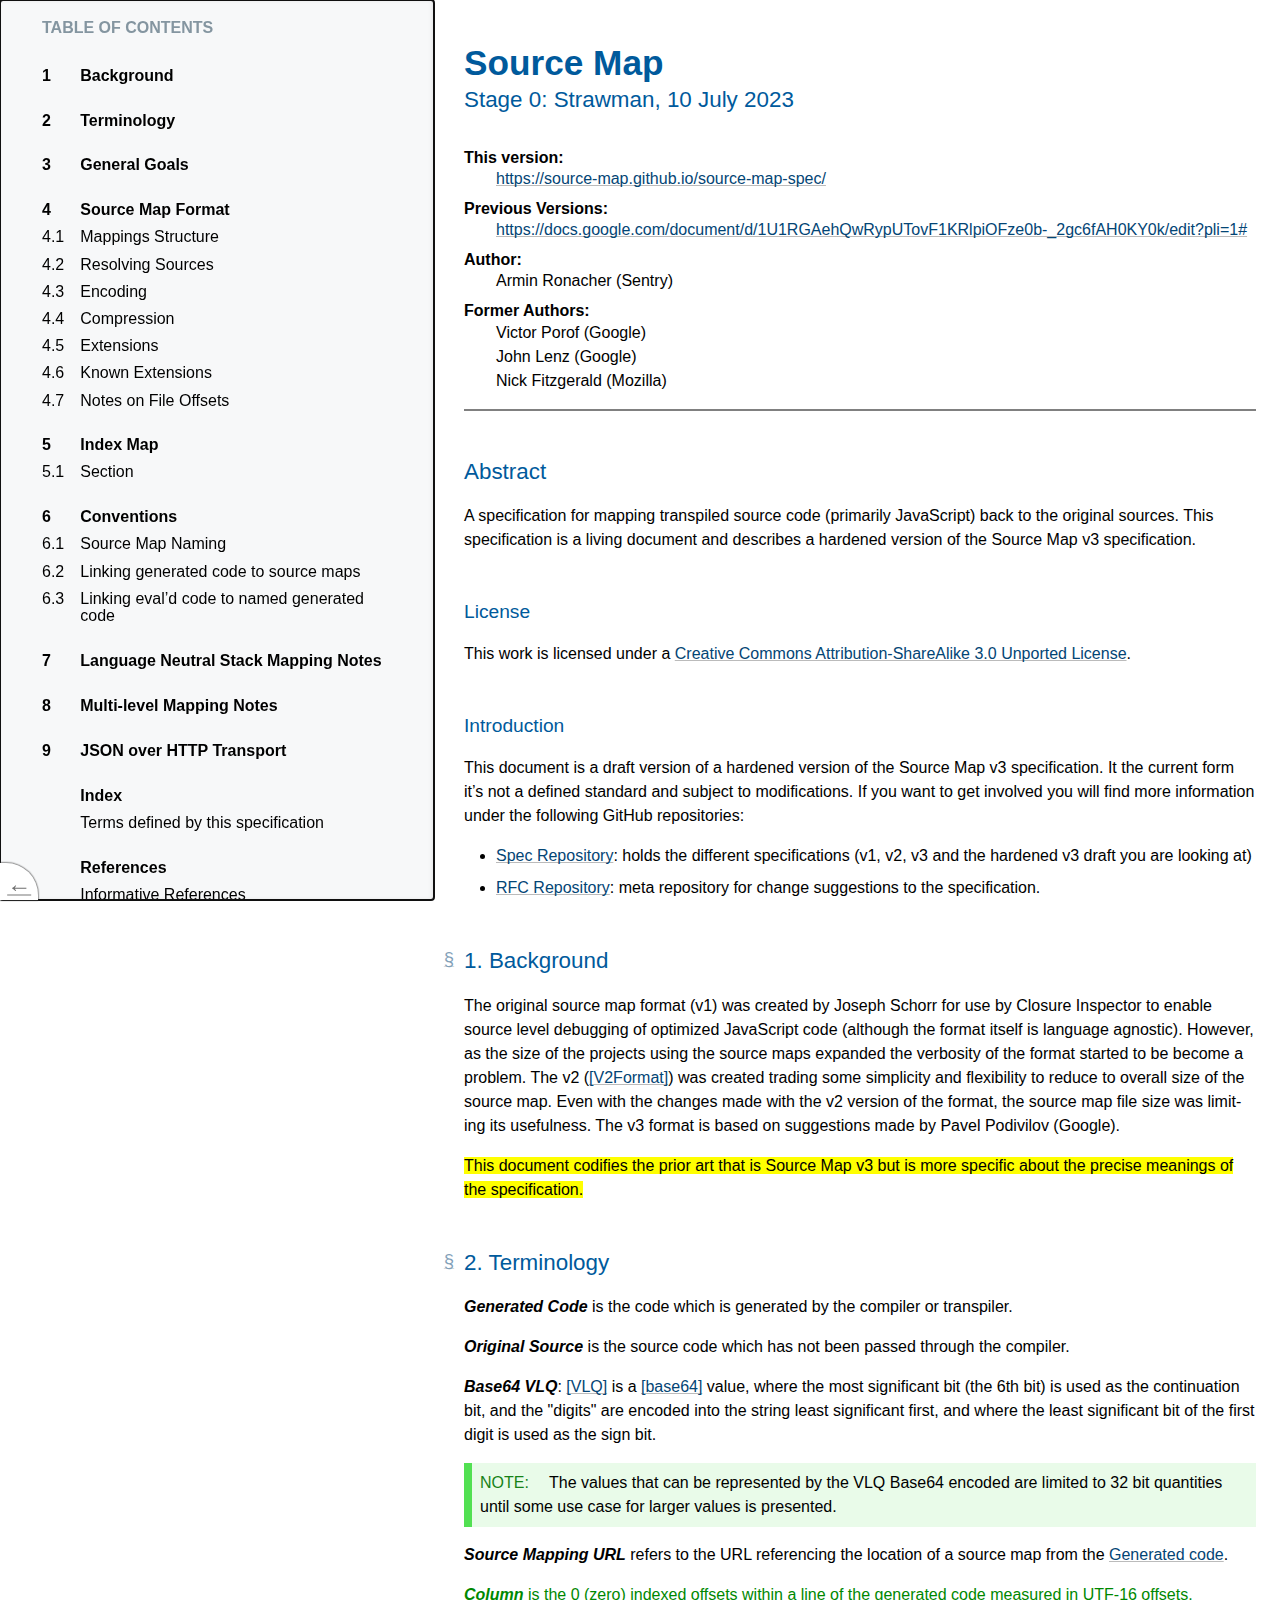
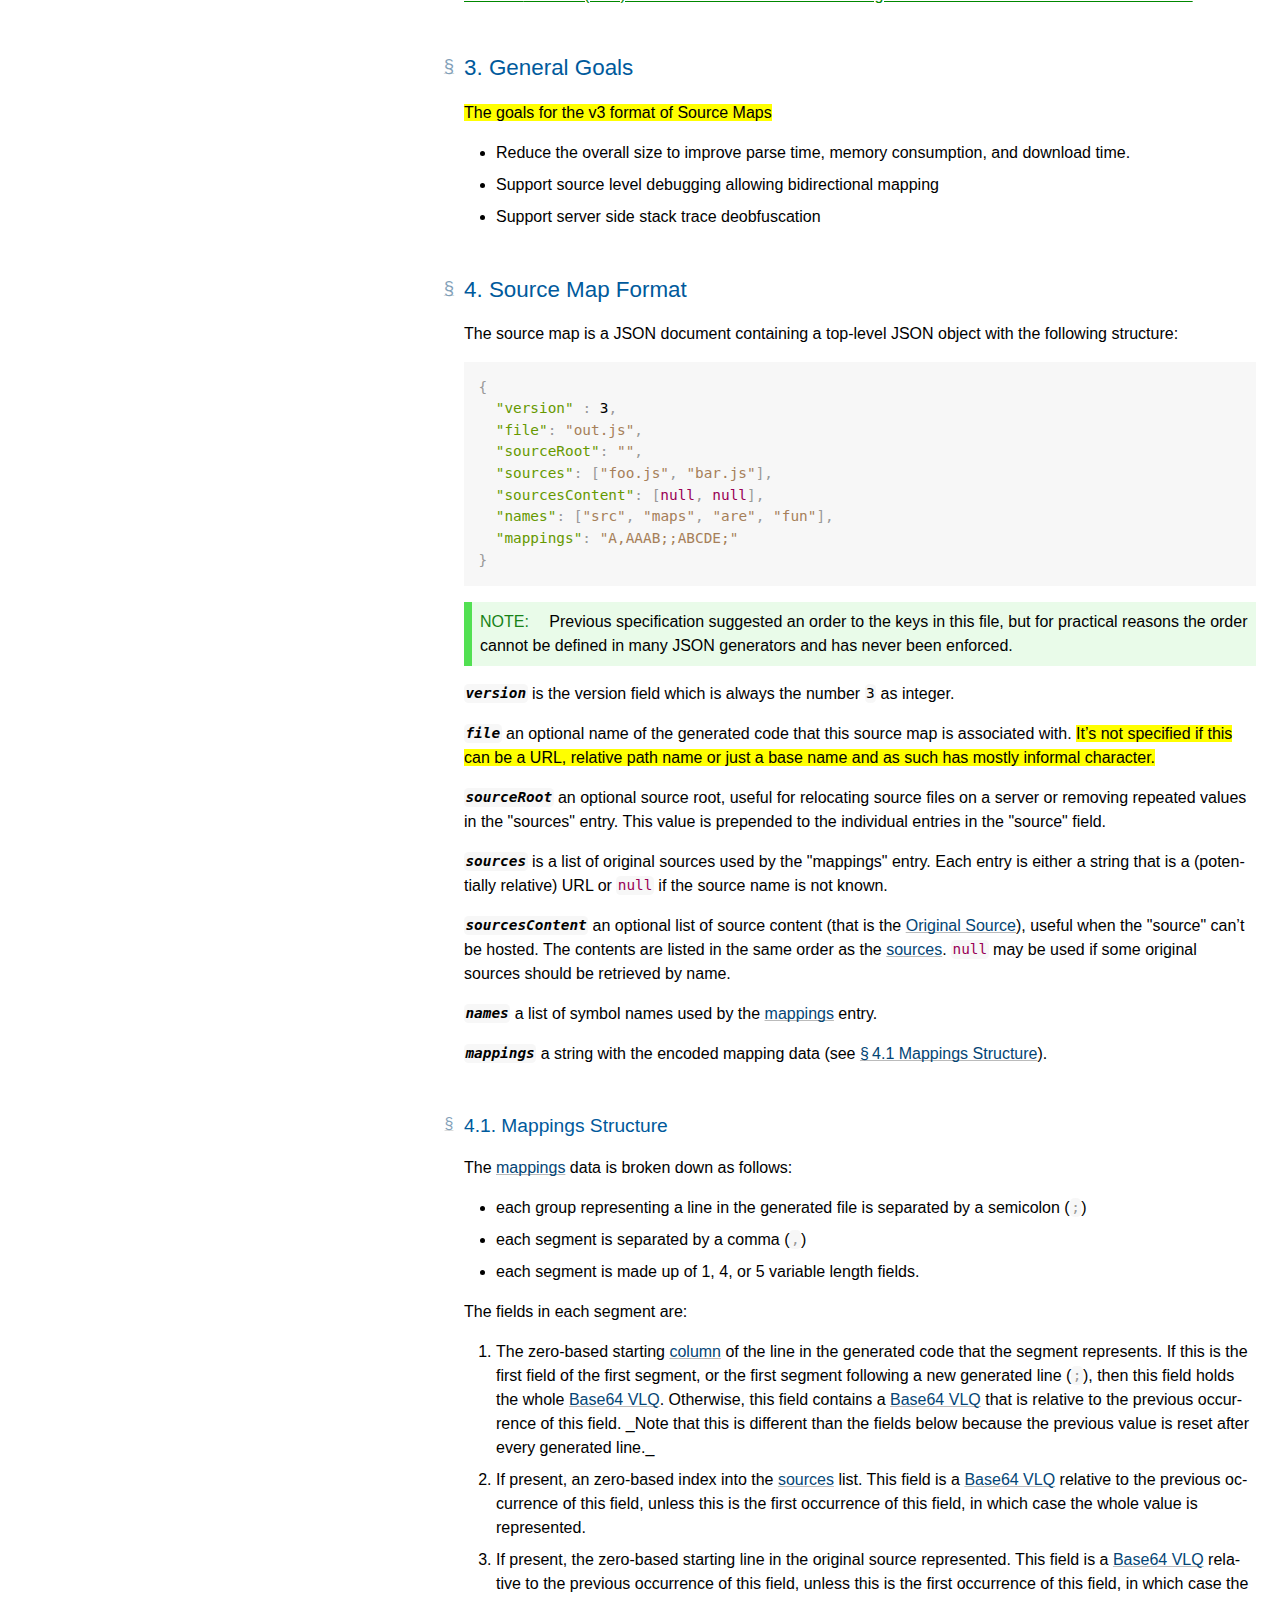
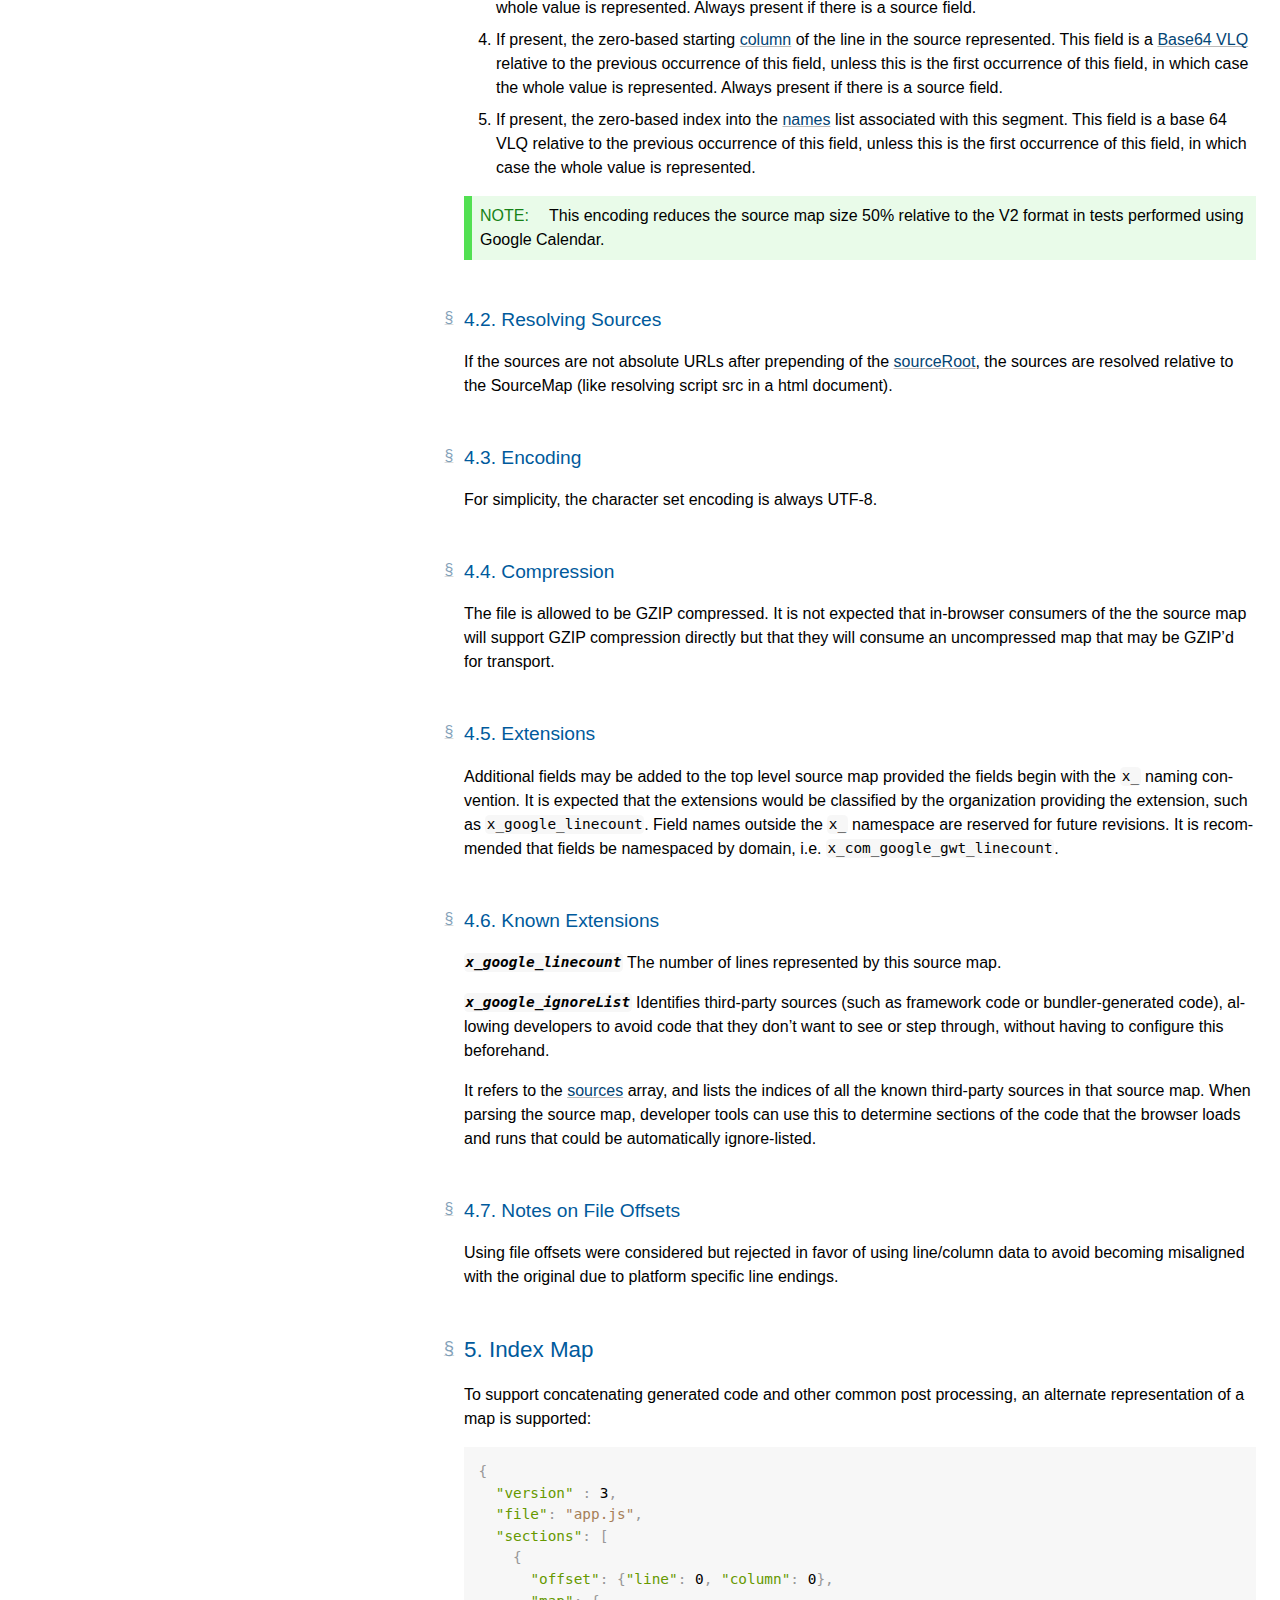
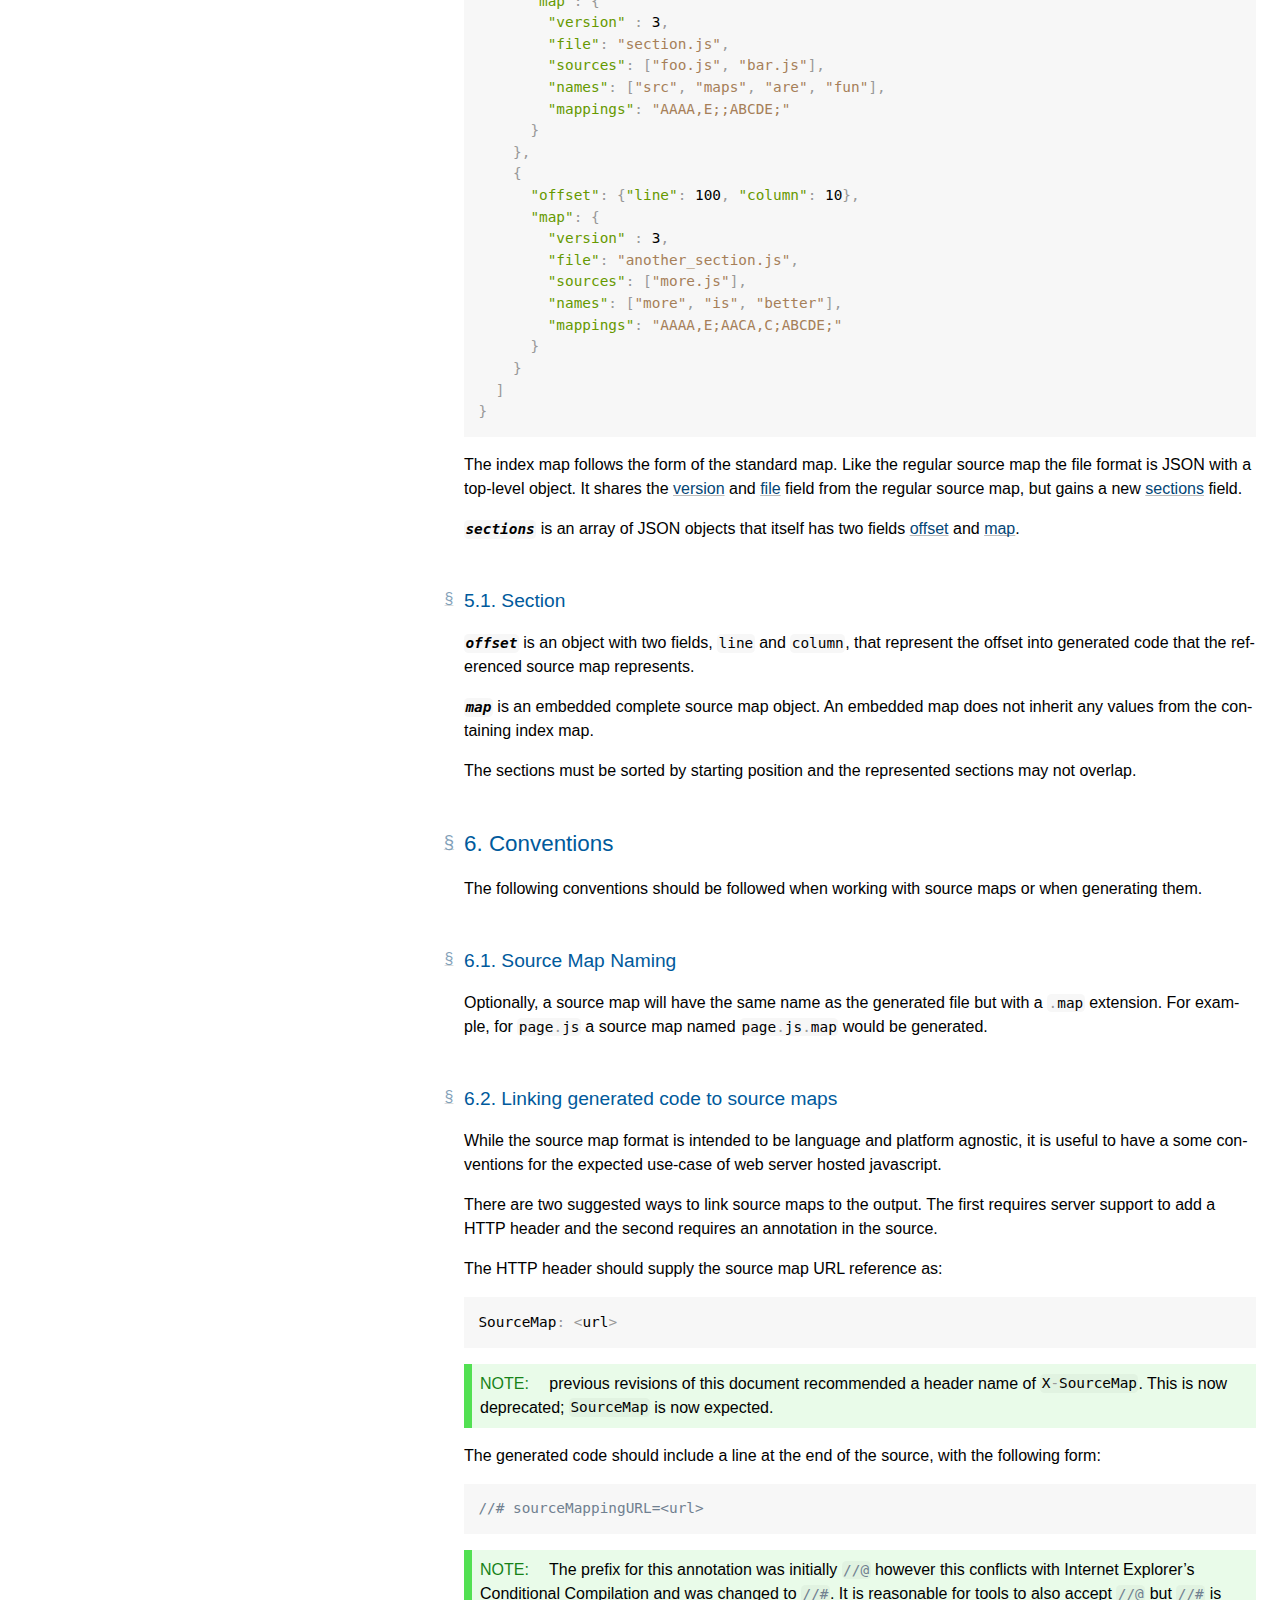
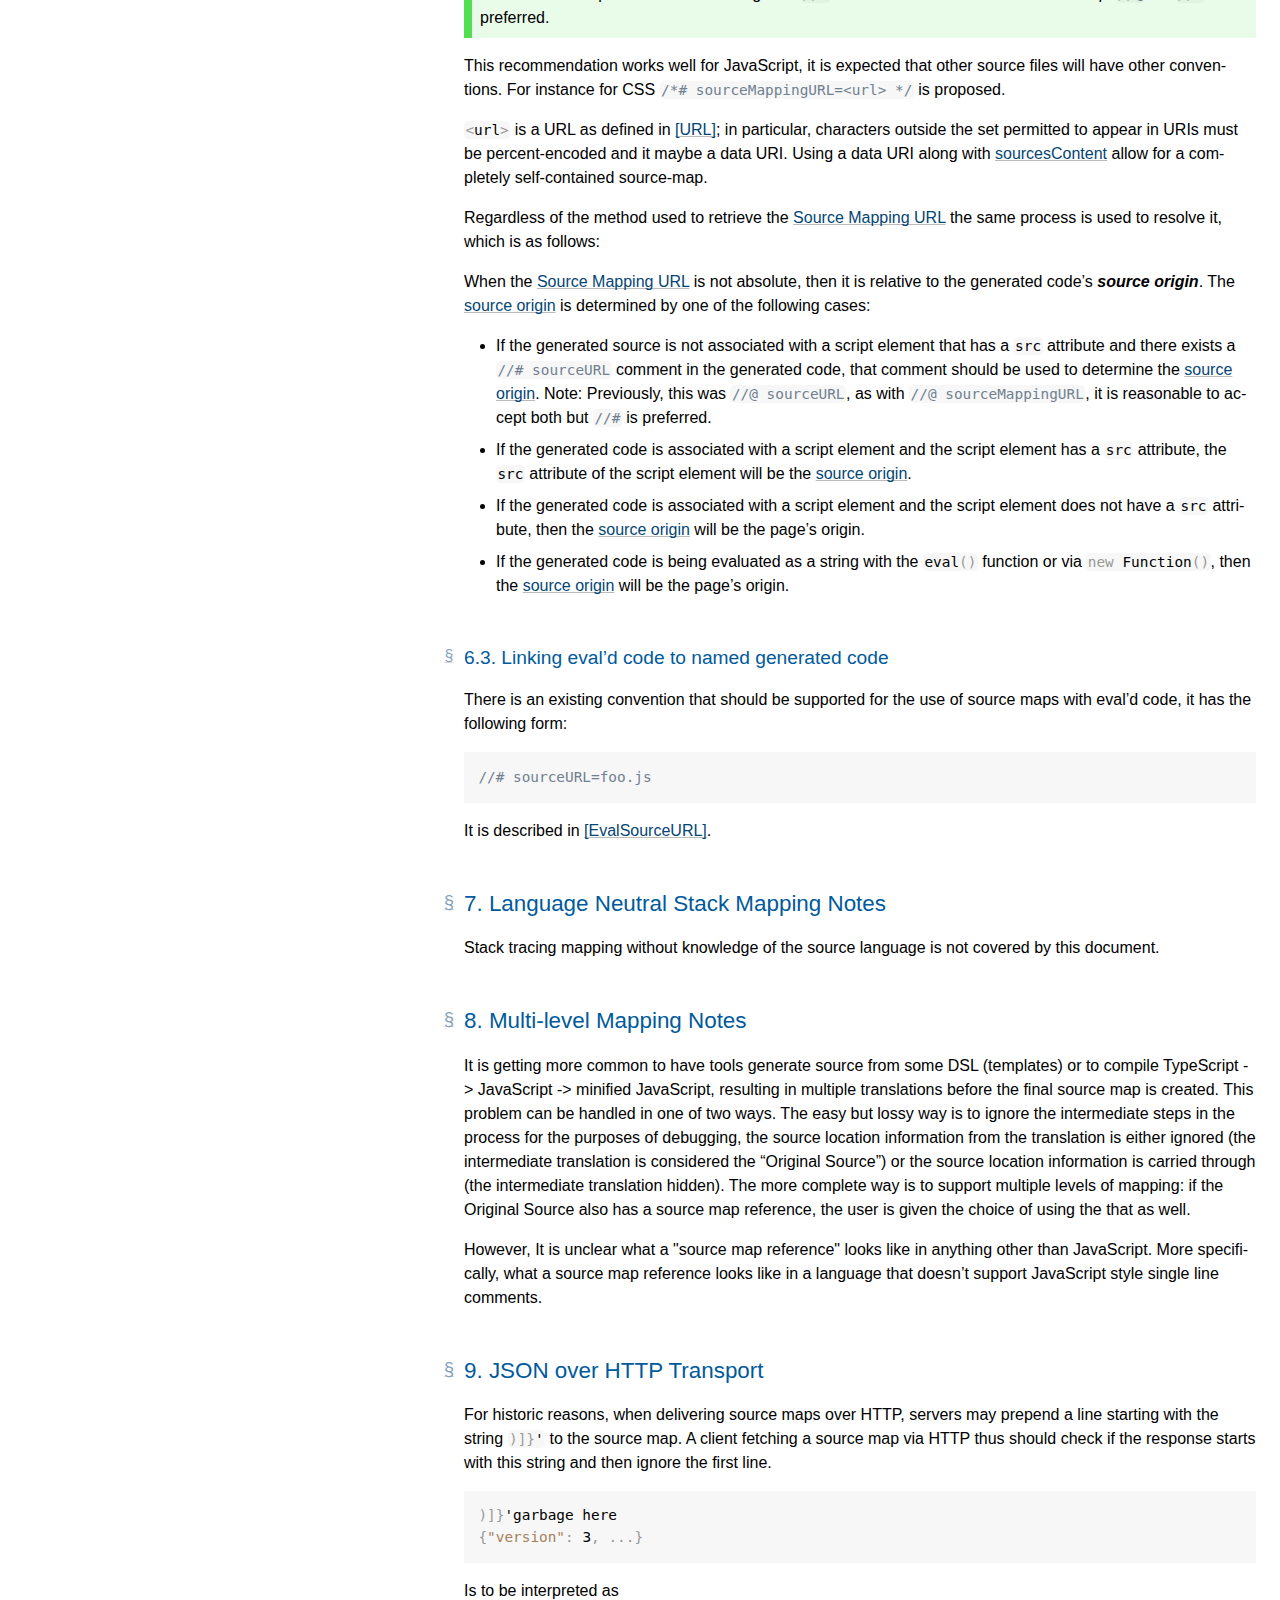
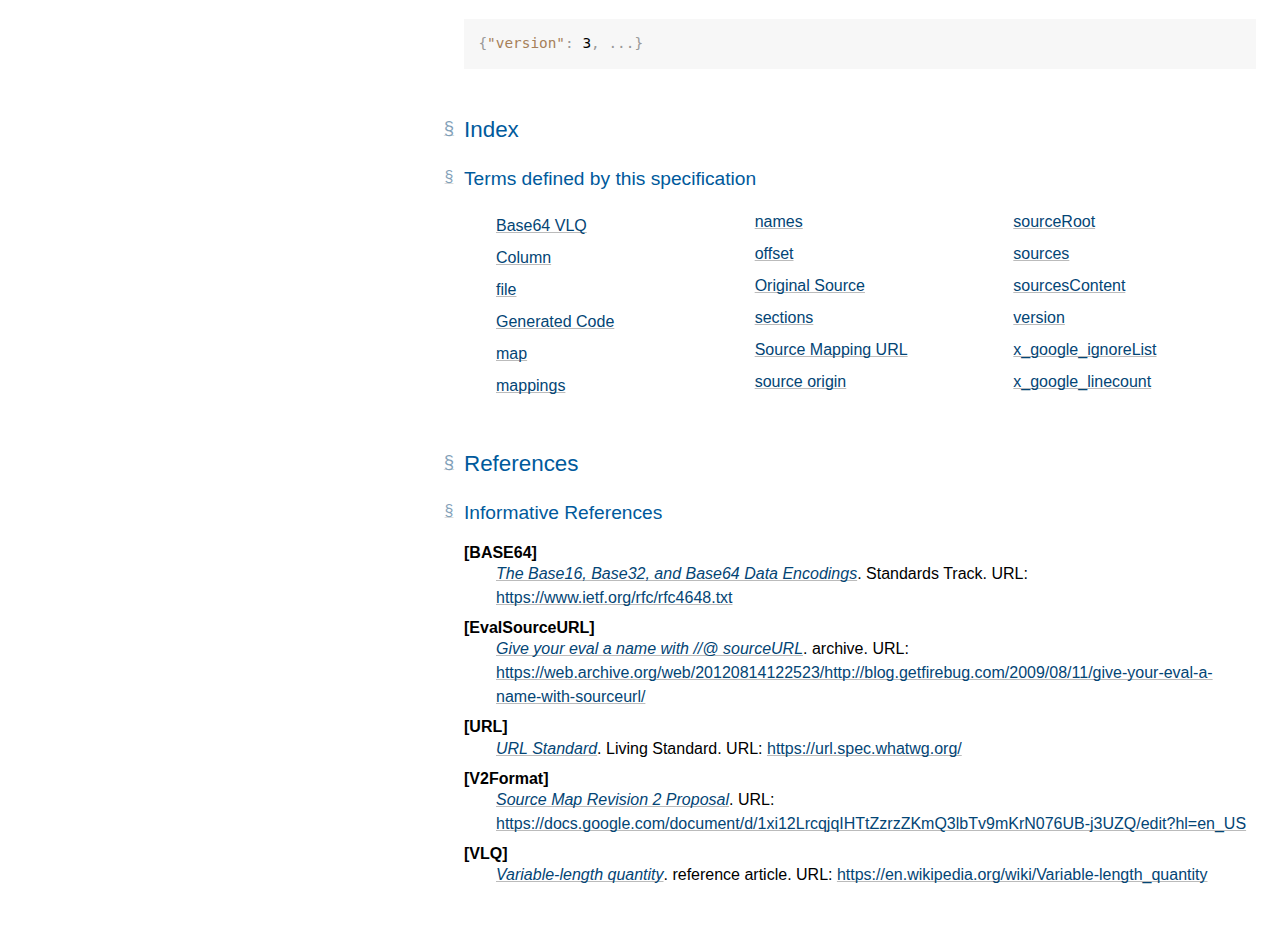
==== index.html @ 0cf3ee10 "Clarified note on JSON over HTTP (#10)" ====
<!doctype html><html lang="en">
 <head>
  <meta content="text/html; charset=utf-8" http-equiv="Content-Type">
  <meta content="width=device-width, initial-scale=1, shrink-to-fit=no" name="viewport">
  <title>Source Map</title>
<style data-fill-with="stylesheet">/******************************************************************************
 *                   Style sheet for the W3C specifications                   *
 *
 * Special classes handled by this style sheet include:
 *
 * Indices
 *   - .toc for the Table of Contents (<ol class="toc">)
 *     + <span class="secno"> for the section numbers
 *   - #toc for the Table of Contents (<nav id="toc">)
 *   - ul.index for Indices (<a href="#ref">term</a><span>, in § N.M</span>)
 *   - table.index for Index Tables (e.g. for properties or elements)
 *
 * Structural Markup
 *   - table.data for general data tables
 *     -> use 'scope' attribute, <colgroup>, <thead>, and <tbody> for best results !
 *     -> use <table class='complex data'> for extra-complex tables
 *     -> use <td class='long'> for paragraph-length cell content
 *     -> use <td class='pre'> when manual line breaks/indentation would help readability
 *   - dl.switch for switch statements
 *   - ol.algorithm for algorithms (helps to visualize nesting)
 *   - .figure and .caption (HTML4) and figure and figcaption (HTML5)
 *     -> .sidefigure for right-floated figures
 *   - ins/del
 *     -> ins/del.c### for candidate and proposed changes (amendments)
 *
 * Code
 *   - pre and code
 *
 * Special Sections
 *   - .note       for informative notes             (div, p, span, aside, details)
 *   - .example    for informative examples          (div, p, pre, span)
 *   - .issue      for issues                        (div, p, span)
 *   - .advisement for loud normative statements     (div, p, strong)
 *   - .annoying-warning for spec obsoletion notices (div, aside, details)
 *   - .correction for "candidate corrections"       (div, aside, details, section)
 *   - .addition   for "candidate additions"         (div, aside, details, section)
 *   - .correction.proposed for "proposed corrections" (div, aside, details, section)
 *   - .addition.proposed   for "proposed additions"   (div, aside, details, section)
 *
 * Definition Boxes
 *   - pre.def   for WebIDL definitions
 *   - table.def for tables that define other entities (e.g. CSS properties)
 *   - dl.def    for definition lists that define other entitles (e.g. HTML elements)
 *
 * Numbering
 *   - .secno for section numbers in .toc and headings (<span class='secno'>3.2</span>)
 *   - .marker for source-inserted example/figure/issue numbers (<span class='marker'>Issue 4</span>)
 *   - ::before styled for CSS-generated issue/example/figure numbers:
 *     -> Documents wishing to use this only need to add
 *        figcaption::before,
 *        .caption::before { content: "Figure "  counter(figure) " ";  }
 *        .example::before { content: "Example " counter(example) " "; }
 *        .issue::before   { content: "Issue "   counter(issue) " ";   }
 *
 * Header Stuff (ignore, just don't conflict with these classes)
 *   - .head for the header
 *   - .copyright for the copyright
 *
 * Outdated warning for old specs
 *
 * Miscellaneous
 *   - .overlarge for things that should be as wide as possible, even if
 *     that overflows the body text area. This can be used on an item or
 *     on its container, depending on the effect desired.
 *     Note that this styling basically doesn't help at all when printing,
 *     since A4 paper isn't much wider than the max-width here.
 *     It's better to design things to fit into a narrower measure if possible.
 *
 *   - js-added ToC jump links (see fixup.js)
 *
 ******************************************************************************/

/* color variables included separately for reliability */

/******************************************************************************/
/*                                    Body                                    */
/******************************************************************************/

	html {
	}

	body {
		counter-reset: example figure issue;

		/* Layout */
		max-width: 50em;			  /* limit line length to 50em for readability   */
		margin: 0 auto;				/* center text within page                    */
		padding: 1.6em 1.5em 2em 50px; /* assume 16px font size for downlevel clients */
		padding: 1.6em 1.5em 2em calc(26px + 1.5em); /* leave space for status flag    */

		/* Typography */
		line-height: 1.5;
		font-family: sans-serif;
		widows: 2;
		orphans: 2;
		word-wrap: break-word;
		overflow-wrap: break-word;
		hyphens: auto;

		color: black;
		color: var(--text);
		background: white top left fixed no-repeat;
		background: var(--bg) top left fixed no-repeat;
		background-size: 25px auto;
	}


/******************************************************************************/
/*                         Front Matter & Navigation                          */
/******************************************************************************/

/** Header ********************************************************************/

	div.head { margin-bottom: 1em; }
	div.head hr { border-style: solid; }

	div.head h1 {
		font-weight: bold;
		margin: 0 0 .1em;
		font-size: 220%;
	}

	div.head h2 { margin-bottom: 1.5em;}

/** W3C Logo ******************************************************************/

	.head .logo {
		float: right;
		margin: 0.4rem 0 0.2rem .4rem;
	}

	.head img[src*="logos/W3C"] {
		display: block;
		border: solid #1a5e9a;
		border: solid var(--logo-bg);
		border-width: .65rem .7rem .6rem;
		border-radius: .4rem;
		background: #1a5e9a;
		background: var(--logo-bg);
		color: white;
		color: var(--logo-text);
		font-weight: bold;
	}

	.head a:hover > img[src*="logos/W3C"],
	.head a:focus > img[src*="logos/W3C"] {
		opacity: .8;
	}

	.head a:active > img[src*="logos/W3C"] {
		background: #c00;
		background: var(--logo-active-bg);
		border-color: #c00;
		border-color: var(--logo-active-bg);
	}

	/* see also additional rules in Link Styling section */

/** Copyright *****************************************************************/

	p.copyright,
	p.copyright small { font-size: small; }

/** Back to Top / ToC Toggle **************************************************/

	@media print {
		#toc-nav {
			display: none;
		}
	}
	@media not print {
		#toc-nav {
			position: fixed;
			z-index: 3;
			bottom: 0; left: 0;
			margin: 0;
			min-width: 1.33em;
			border-top-right-radius: 2rem;
			box-shadow: 0 0 2px;
			font-size: 1.5em;
		}
		#toc-nav > a {
			display: block;
			white-space: nowrap;

			height: 1.33em;
			padding: .1em 0.3em;
			margin: 0;

			box-shadow: 0 0 2px;
			border: none;
			border-top-right-radius: 1.33em;

			color: #707070;
			color: var(--tocnav-normal-text);
			background: white;
			background: var(--tocnav-normal-bg);
		}
		#toc-nav > a:hover,
		#toc-nav > a:focus {
			color: black;
			color: var(--tocnav-hover-text);
			background: #f8f8f8;
			background: var(--tocnav-hover-bg);
		}
		#toc-nav > a:active {
			color: #c00;
			color: var(--tocnav-active-text);
			background: white;
			background: var(--tocnav-active-bg);
		}

		#toc-nav > #toc-jump {
			padding-bottom: 2em;
			margin-bottom: -1.9em;
		}

		/* statusbar gets in the way on keyboard focus; remove once browsers fix */
		#toc-nav > a[href="#toc"]:not(:hover):focus:last-child {
			padding-bottom: 1.5rem;
		}

		#toc-nav:not(:hover) > a:not(:focus) > span + span {
			/* Ideally this uses :focus-within on #toc-nav */
			display: none;
		}
		#toc-nav > a > span + span {
			padding-right: 0.2em;
		}
	}

/** ToC Sidebar ***************************************************************/

	/* Floating sidebar */
	@media screen {
		body.toc-sidebar #toc {
			position: fixed;
			top: 0; bottom: 0;
			left: 0;
			width: 23.5em;
			max-width: 80%;
			max-width: calc(100% - 2em - 26px);
			overflow: auto;
			padding: 0 1em;
			padding-left: 42px;
			padding-left: calc(1em + 26px);
			color: black;
			color: var(--tocsidebar-text);
			background: inherit;
			background-color: #f7f8f9;
			background-color: var(--tocsidebar-bg);
			z-index: 1;
			box-shadow: -.1em 0 .25em rgba(0,0,0,.1) inset;
			box-shadow: -.1em 0 .25em var(--tocsidebar-shadow) inset;
		}
		body.toc-sidebar #toc h2 {
			margin-top: .8rem;
			font-variant: small-caps;
			font-variant: all-small-caps;
			text-transform: lowercase;
			font-weight: bold;
			color: gray;
			color: hsla(203,20%,40%,.7);
			color: var(--tocsidebar-heading-text);
		}
		body.toc-sidebar #toc-jump:not(:focus) {
			width: 0;
			height: 0;
			padding: 0;
			position: absolute;
			overflow: hidden;
		}
	}
	/* Hide main scroller when only the ToC is visible anyway */
	@media screen and (max-width: 28em) {
		body.toc-sidebar {
			overflow: hidden;
		}
	}

	/* Sidebar with its own space */
	@media screen and (min-width: 78em) {
		body:not(.toc-inline) #toc {
			position: fixed;
			top: 0; bottom: 0;
			left: 0;
			width: 23.5em;
			overflow: auto;
			padding: 0 1em;
			padding-left: 42px;
			padding-left: calc(1em + 26px);
			color: black;
			color: var(--tocsidebar-text);
			background: inherit;
			background-color: #f7f8f9;
			background-color: var(--tocsidebar-bg);
			z-index: 1;
			box-shadow: -.1em 0 .25em rgba(0,0,0,.1) inset;
			box-shadow: -.1em 0 .25em var(--tocsidebar-shadow) inset;
		}
		body:not(.toc-inline) #toc h2 {
			margin-top: .8rem;
			font-variant: small-caps;
			font-variant: all-small-caps;
			text-transform: lowercase;
			font-weight: bold;
			color: gray;
			color: hsla(203,20%,40%,.7);
			color: var(--tocsidebar-heading-text);
		}

		body:not(.toc-inline) {
			padding-left: 29em;
		}
		/* See also Overflow section at the bottom */

		body:not(.toc-inline) #toc-jump:not(:focus) {
			width: 0;
			height: 0;
			padding: 0;
			position: absolute;
			overflow: hidden;
		}
	}
	@media screen and (min-width: 90em) {
		body:not(.toc-inline) {
			margin: 0 4em;
		}
	}

/******************************************************************************/
/*                                Sectioning                                  */
/******************************************************************************/

/** Headings ******************************************************************/

	h1, h2, h3, h4, h5, h6, dt {
		page-break-after: avoid;
		page-break-inside: avoid;
		font: 100% sans-serif;   /* Reset all font styling to clear out UA styles */
		font-family: inherit;	/* Inherit the font family. */
		line-height: 1.2;		/* Keep wrapped headings compact */
		hyphens: manual;		/* Hyphenated headings look weird */
	}

	h2, h3, h4, h5, h6 {
		margin-top: 3rem;
	}

	h1, h2, h3 {
		color: #005A9C;
		color: var(--heading-text);
	}

	h1 { font-size: 170%; }
	h2 { font-size: 140%; }
	h3 { font-size: 120%; }
	h4 { font-weight: bold; }
	h5 { font-style: italic; }
	h6 { font-variant: small-caps; }
	dt { font-weight: bold; }

/** Subheadings ***************************************************************/

	h1 + h2,
	#profile-and-date {
		/* #profile-and-date is a subtitle in an H2 under the H1 */
		margin-top: 0;
	}
	h2 + h3,
	h3 + h4,
	h4 + h5,
	h5 + h6 {
		margin-top: 1.2em; /* = 1 x line-height */
	}

/** Section divider ***********************************************************/

	:not(.head) > :not(.head) + hr {
		font-size: 1.5em;
		text-align: center;
		margin: 1em auto;
		height: auto;
		color: black;
		color: var(--hr-text);
		border: transparent solid 0;
		background: transparent;
	}
	:not(.head) > hr::before {
		content: "\2727\2003\2003\2727\2003\2003\2727";
	}

/******************************************************************************/
/*                            Paragraphs and Lists                            */
/******************************************************************************/

	p {
		margin: 1em 0;
	}

	dd > p:first-child,
	li > p:first-child {
		margin-top: 0;
	}

	ul, ol {
		margin-left: 0;
		padding-left: 2em;
	}

	li {
		margin: 0.25em 0 0.5em;
		padding: 0;
	}

	dl dd {
		margin: 0 0 .5em 2em;
	}

	.head dd + dd { /* compact for header */
		margin-top: -.5em;
	}

	/* Style for algorithms */
	ol.algorithm ol:not(.algorithm),
	.algorithm > ol ol:not(.algorithm) {
	border-left: 0.5em solid #DEF;
	border-left: 0.5em solid var(--algo-border);
	}

	/* Put nice boxes around each algorithm. */
	[data-algorithm]:not(.heading) {
	 padding: .5em;
	 border: thin solid #ddd;
	 border: thin solid var(--algo-border);
	 border-radius: .5em;
	 margin: .5em calc(-0.5em - 1px);
	}
	[data-algorithm]:not(.heading) > :first-child {
	 margin-top: 0;
	}
	[data-algorithm]:not(.heading) > :last-child {
	 margin-bottom: 0;
	}

	/* Style for switch/case <dl>s */
	dl.switch > dd > ol.only,
	dl.switch > dd > .only > ol {
	margin-left: 0;
	}
	dl.switch > dd > ol.algorithm,
	dl.switch > dd > .algorithm > ol {
	margin-left: -2em;
	}
	dl.switch {
	padding-left: 2em;
	}
	dl.switch > dt {
	text-indent: -1.5em;
	margin-top: 1em;
	}
	dl.switch > dt + dt {
	margin-top: 0;
	}
	dl.switch > dt::before {
	content: '\21AA';
	padding: 0 0.5em 0 0;
	display: inline-block;
	width: 1em;
	text-align: right;
	line-height: 0.5em;
	}

/** Terminology Markup ********************************************************/


/******************************************************************************/
/*                                 Inline Markup                              */
/******************************************************************************/

/** Terminology Markup ********************************************************/
	dfn   { /* Defining instance */
		font-weight: bolder;
	}
	a > i { /* Instance of term */
		font-style: normal;
	}
	dt dfn code, code.idl {
		font-size: inherit;
	}
	dfn var {
		font-style: normal;
	}

/** Change Marking ************************************************************/

	del {
		color: #aa0000;
		color: var(--del-text);
		background: transparent;
		background: var(--del-bg);
		text-decoration: line-through;
	}
	ins {
		color: #006100;
		color: var(--ins-text);
		background: transparent;
		background: var(--ins-bg);
		text-decoration: underline;
	}

	/* for amendments (candidate/proposed changes) */

	.amendment ins, .correction ins, .addition ins,
	ins[class^=c] {
		text-decoration-style: dotted;
	}
	.amendment del, .correction del, .addition del,
	del[class^=c] {
		text-decoration-style: dotted;
	}
	.amendment.proposed ins, .correction.proposed ins, .addition.proposed ins,
	ins[class^=c].proposed {
		text-decoration-style: double;
	}
	.amendment.proposed del, .correction.proposed del, .addition.proposed del,
	del[class^=c].proposed {
		text-decoration-style: double;
	}

/** Miscellaneous improvements to inline formatting ***************************/

	sup {
		vertical-align: super;
		font-size: 80%
	}

/******************************************************************************/
/*                                    Code                                    */
/******************************************************************************/

/** General monospace/pre rules ***********************************************/

	pre, code, samp {
		font-family: Menlo, Consolas, "DejaVu Sans Mono", Monaco, monospace;
		font-size: .9em;
		hyphens: none;
		text-transform: none;
		text-align: left;
		text-align: start;
		font-variant: normal;
		orphans: 3;
		widows: 3;
		page-break-before: avoid;
	}
	pre code,
	code code {
		font-size: 100%;
	}

	pre {
		margin-top: 1em;
		margin-bottom: 1em;
		overflow: auto;
	}

/** Inline Code fragments *****************************************************/

	/* Do something nice. */

/******************************************************************************/
/*                                    Links                                   */
/******************************************************************************/

/** General Hyperlinks ********************************************************/

	/* We hyperlink a lot, so make it less intrusive */
	a[href] {
		color: #034575;
		color: var(--a-normal-text);
		text-decoration: underline #707070;
		text-decoration: underline var(--a-normal-underline);
		text-decoration-skip-ink: none;
	}
	a:visited {
		color: #034575;
		color: var(--a-visited-text);
		text-decoration-color: #bbb;
		text-decoration-color: var(--a-visited-underline);
	}

	/* Indicate interaction with the link */
	a[href]:focus,
	a[href]:hover {
		text-decoration-thickness: 2px;
	}
	a[href]:active {
		color: #c00;
		color: var(--a-active-text);
		text-decoration-color: #c00;
		text-decoration-color: var(--a-active-underline);
	}

	/* Backout above styling for W3C logo */
	.head .logo,
	.head .logo a {
		border: none;
		text-decoration: none;
		background: transparent;
	}

/******************************************************************************/
/*                                    Images                                  */
/******************************************************************************/

	img {
		border-style: none;
	}

	img, svg {
		/* Intentionally not color-scheme aware. */
		background: white;
	}

	/* For autogen numbers, add
	  .caption::before, figcaption::before { content: "Figure " counter(figure) ". "; }
	*/

	figure, .figure, .sidefigure {
		page-break-inside: avoid;
		text-align: center;
		margin: 2.5em 0;
	}
	.figure img,	.sidefigure img,	figure img,
	.figure object, .sidefigure object, figure object {
		max-width: 100%;
		margin: auto;
		height: auto;
	}
	.figure pre, .sidefigure pre, figure pre {
		text-align: left;
		display: table;
		margin: 1em auto;
	}
	.figure table, figure table {
		margin: auto;
	}
	@media screen and (min-width: 20em) {
		.sidefigure {
			float: right;
			width: 50%;
			margin: 0 0 0.5em 0.5em;
		}
	}
	.caption, figcaption, caption {
		font-style: italic;
		font-size: 90%;
	}
	.caption::before, figcaption::before, figcaption > .marker {
		font-weight: bold;
	}
	.caption, figcaption {
		counter-increment: figure;
	}

	/* DL list is indented 2em, but figure inside it is not */
	dd > .figure, dd > figure { margin-left: -2em; }

/******************************************************************************/
/*                             Colored Boxes                                  */
/******************************************************************************/

	.issue, .note, .example, .assertion, .advisement, blockquote,
	.amendment, .correction, .addition {
		margin: 1em auto;
		padding: .5em;
		border: .5em;
		border-left-style: solid;
		page-break-inside: avoid;
	}
	span.issue, span.note {
		padding: .1em .5em .15em;
		border-right-style: solid;
	}

	blockquote > :first-child,
	.note  > p:first-child,
	.issue > p:first-child,
	.amendment > p:first-child,
	.correction > p:first-child,
	.addition > p:first-child {
		margin-top: 0;
	}
	blockquote > :last-child,
	.note  > p:last-child,
	.issue > p:last-child,
	.amendment > p:last-child,
	.correction > p:last-child,
	.addition > p:last-child {
		margin-bottom: 0;
	}


	.issue::before, .issue > .marker,
	.example::before, .example > .marker,
	.note::before, .note > .marker,
	details.note > summary > .marker,
	.amendment::before, .amendment > .marker,
	details.amendment > summary > .marker,
	.addition::before, .addition > .marker,
	addition.amendment > summary > .marker,
	.correction::before, .correction > .marker,
	correction.amendment > summary > .marker
	{
		text-transform: uppercase;
		padding-right: 1em;
	}

	.example::before, .example > .marker {
		display: block;
		padding-right: 0em;
	}

/** Blockquotes ***************************************************************/

	blockquote {
		border-color: silver;
		border-color: var(--blockquote-border);
		background: transparent;
		background: var(--blockquote-bg);
		color: currentcolor;
		color: var(--blockquote-text);
	}

/** Open issue ****************************************************************/

	.issue {
		border-color: #e05252;
		border-color: var(--issue-border);
		background: #fbe9e9;
		background: var(--issue-bg);
		color: black;
		color: var(--issue-text);
		counter-increment: issue;
		overflow: auto;
	}
	.issue::before, .issue > .marker {
		color: #831616;
		color: var(--issueheading-text);
	}
	/* Add .issue::before { content: "Issue " counter(issue) " "; } for autogen numbers,
	  or use class="marker" to mark up the issue number in source. */

/** Example *******************************************************************/

	.example {
		border-color: #e0cb52;
		border-color: var(--example-border);
		background: #fcfaee;
		background: var(--example-bg);
		color: black;
		color: var(--example-text);
		counter-increment: example;
		overflow: auto;
		clear: both;
	}
	.example::before, .example > .marker {
		color: #574b0f;
		color: var(--exampleheading-text);
	}
	/* Add .example::before { content: "Example " counter(example) " "; } for autogen numbers,
	  or use class="marker" to mark up the example number in source. */

/** Non-normative Note ********************************************************/

	.note {
		border-color: #52e052;
		border-color: var(--note-border);
		background: #e9fbe9;
		background: var(--note-bg);
		color: black;
		color: var(--note-text);
		overflow: auto;
	}

	.note::before, .note > .marker,
	details.note > summary {
		color: hsl(120, 70%, 30%);
		color: var(--noteheading-text);
	}
	/* Add .note::before { content: "Note "; } for autogen label,
	  or use class="marker" to mark up the label in source. */

	details.note[open] > summary {
		border-bottom: 1px silver solid;
		border-bottom: 1px var(--notesummary-underline) solid;
	}

/** Assertion Box *************************************************************/
	/*  for assertions in algorithms */

	.assertion {
		border-color: #AAA;
		border-color: var(--assertion-border);
		background: #EEE;
		background: var(--assertion-bg);
		color: black;
		color: var(--assertion-text);
	}

/** Advisement Box ************************************************************/
	/*  for attention-grabbing normative statements */

	.advisement {
		border-color: orange;
		border-color: var(--advisement-border);
		border-style: none solid;
		background: #fec;
		background: var(--advisement-bg);
		color: black;
		color: var(--advisement-text);
	}
	strong.advisement {
		display: block;
		text-align: center;
	}
	.advisement::before, .advisement > .marker {
		color: #b35f00;
		color: var(--advisementheading-text);
	}

/** Amendment Box *************************************************************/

	.amendment, .correction, .addition {
		border-color: #330099;
		border-color: var(--amendment-border);
		background: #F5F0FF;
		background: var(--amendment-bg);
		color: black;
		color: var(--amendment-text);
	}
	.amendment.proposed, .correction.proposed, .addition.proposed {
		border-style: solid;
		border-block-width: 0.25em;
	}
	.amendment::before, .amendment > .marker,
	details.amendment > summary::before, details.amendment > summary > .marker,
	.correction::before, .correction > .marker,
	details.correction > summary::before, details.correction > summary > .marker,
	.addition::before, .addition > .marker,
	details.addition > summary::before, details.addition > summary > .marker {
		color: #220066;
		color: var(--amendmentheading-text);
	}
	.amendment.proposed::before, .amendment.proposed > .marker,
	details.amendment.proposed > summary::before, details.amendment.proposed > summary > .marker,
	.correction.proposed::before, .correction.proposed > .marker,
	details.correction.proposed > summary::before, details.correction.proposed > summary > .marker,
	.addition.proposed::before, .addition.proposed > .marker,
	details.addition.proposed > summary::before, details.addition.proposed > summary > .marker {
		font-weight: bold;
	}

/** Spec Obsoletion Notice ****************************************************/
	/* obnoxious obsoletion notice for older/abandoned specs. */

	details {
		display: block;
	}
	summary {
		font-weight: bolder;
	}

	.annoying-warning:not(details),
	details.annoying-warning:not([open]) > summary,
	details.annoying-warning[open] {
		background: hsla(40,100%,50%,0.95);
		background: var(--warning-bg);
		color: black;
		color: var(--warning-text);
		padding: .75em 1em;
		border: red;
		border: var(--warning-border);
		border-style: solid none;
		box-shadow: 0 2px 8px black;
		text-align: center;
	}
	.annoying-warning :last-child {
		margin-bottom: 0;
	}

@media not print {
	details.annoying-warning[open] {
		position: fixed;
		left: 0;
		right: 0;
		bottom: 2em;
		z-index: 1000;
	}
}

	details.annoying-warning:not([open]) > summary {
		text-align: center;
	}

/** Entity Definition Boxes ***************************************************/

	.def {
		padding: .5em 1em;
		background: #def;
		background: var(--def-bg);
		margin: 1.2em 0;
		border-left: 0.5em solid #8ccbf2;
		border-left: 0.5em solid var(--def-border);
		color: black;
		color: var(--def-text);
	}

/******************************************************************************/
/*                                    Tables                                  */
/******************************************************************************/

	th, td {
		text-align: left;
		text-align: start;
	}

/** Property/Descriptor Definition Tables *************************************/

	table.def {
		/* inherits .def box styling, see above */
		width: 100%;
		border-spacing: 0;
	}

	table.def td,
	table.def th {
		padding: 0.5em;
		vertical-align: baseline;
		border-bottom: 1px solid #bbd7e9;
		border-bottom: 1px solid var(--defrow-border);
	}

	table.def > tbody > tr:last-child th,
	table.def > tbody > tr:last-child td {
		border-bottom: 0;
	}

	table.def th {
		font-style: italic;
		font-weight: normal;
		padding-left: 1em;
		width: 3em;
	}

	/* For when values are extra-complex and need formatting for readability */
	table td.pre {
		white-space: pre-wrap;
	}

	/* A footnote at the bottom of a def table */
	table.def td.footnote {
		padding-top: 0.6em;
	}
	table.def td.footnote::before {
		content: " ";
		display: block;
		height: 0.6em;
		width: 4em;
		border-top: thin solid;
	}

/** Data tables (and properly marked-up index tables) *************************/
	/*
		<table class="data"> highlights structural relationships in a table
		when correct markup is used (e.g. thead/tbody, th vs. td, scope attribute)

		Use class="complex data" for particularly complicated tables --
		(This will draw more lines: busier, but clearer.)

		Use class="long" on table cells with paragraph-like contents
		(This will adjust text alignment accordingly.)
		Alternately use class="longlastcol" on tables, to have the last column assume "long".
	*/

	table {
		word-wrap: normal;
		overflow-wrap: normal;
		hyphens: manual;
	}

	table.data,
	table.index {
		margin: 1em auto;
		border-collapse: collapse;
		border: hidden;
		width: 100%;
	}
	table.data caption,
	table.index caption {
		max-width: 50em;
		margin: 0 auto 1em;
	}

	table.data td,  table.data th,
	table.index td, table.index th {
		padding: 0.5em 1em;
		border-width: 1px;
		border-color: silver;
		border-color: var(--datacell-border);
		border-top-style: solid;
	}

	table.data thead td:empty {
		padding: 0;
		border: 0;
	}

	table.data  thead,
	table.index thead,
	table.data  tbody,
	table.index tbody {
		border-bottom: 2px solid;
	}

	table.data colgroup,
	table.index colgroup {
		border-left: 2px solid;
	}

	table.data  tbody th:first-child,
	table.index tbody th:first-child  {
		border-right: 2px solid;
		border-top: 1px solid silver;
		border-top: 1px solid var(--datacell-border);
		padding-right: 1em;
	}

	table.data th[colspan],
	table.data td[colspan] {
		text-align: center;
	}

	table.complex.data th,
	table.complex.data td {
		border: 1px solid silver;
		border: 1px solid var(--datacell-border);
		text-align: center;
	}

	table.data.longlastcol td:last-child,
	table.data td.long {
		vertical-align: baseline;
		text-align: left;
	}

	table.data img {
		vertical-align: middle;
	}


/*
Alternate table alignment rules

	table.data,
	table.index {
		text-align: center;
	}

	table.data  thead th[scope="row"],
	table.index thead th[scope="row"] {
		text-align: right;
	}

	table.data  tbody th:first-child,
	table.index tbody th:first-child  {
		text-align: right;
	}

Possible extra rowspan handling

	table.data  tbody th[rowspan]:not([rowspan='1']),
	table.index tbody th[rowspan]:not([rowspan='1']),
	table.data  tbody td[rowspan]:not([rowspan='1']),
	table.index tbody td[rowspan]:not([rowspan='1']) {
		border-left: 1px solid silver;
	}

	table.data  tbody th[rowspan]:first-child,
	table.index tbody th[rowspan]:first-child,
	table.data  tbody td[rowspan]:first-child,
	table.index tbody td[rowspan]:first-child{
		border-left: 0;
		border-right: 1px solid silver;
	}
*/

/******************************************************************************/
/*                                  Indices                                   */
/******************************************************************************/


/** Table of Contents *********************************************************/

	.toc a {
		/* More spacing; use padding to make it part of the click target. */
		padding: 0.1rem 1px 0;
		/* Larger, more consistently-sized click target */
		display: block;
		/* Switch to using border-bottom for underlines */
		text-decoration: none;
		border-bottom: 1px solid;
		/* Reverse color scheme */
		color: black;
		color: var(--toclink-text);
		border-color: #3980b5;
		border-color: var(--toclink-underline);
	}
	.toc a:visited {
		color: black;
		color: var(--toclink-visited-text);
		border-color: #054572;
		border-color: var(--toclink-visited-underline);
	}
	.toc a:focus,
	.toc a:hover {
		background: rgba(75%, 75%, 75%, .25);
		background: var(--a-hover-bg);
		border-bottom-width: 3px;
		margin-bottom: -2px;
	}
	.toc a:not(:focus):not(:hover) {
		/* Allow colors to cascade through from link styling */
		border-bottom-color: transparent;
	}

	.toc, .toc ol, .toc ul, .toc li {
		list-style: none; /* Numbers must be inlined into source */
		/* because generated content isn't search/selectable and markers can't do multilevel yet */
		margin:  0;
		padding: 0;
	}
	.toc {
		line-height: 1.1em;
	}

	/* ToC not indented until third level, but font style & margins show hierarchy */
	.toc > li			{ font-weight: bold;   }
	.toc > li li		 { font-weight: normal; }
	.toc > li li li	  { font-size:   95%;	}
	.toc > li li li li	{ font-size:   90%;	}
	.toc > li li li li li { font-size:   85%;	}

	/* @supports not (display:grid) { */
		.toc > li			{ margin: 1.5rem 0;	}
		.toc > li li		 { margin: 0.3rem 0;	}
		.toc > li li li	  { margin-left: 2rem;   }

		/* Section numbers in a column of their own */
		.toc .secno {
			float: left;
			width: 4rem;
			white-space: nowrap;
		}
		.toc > li li li li .secno { font-size: 85%; }
		.toc > li li li li li .secno { font-size: 100%; }

		.toc li {
			clear: both;
		}

		:not(li) > .toc			 { margin-left:  5rem; }
		.toc .secno				 { margin-left: -5rem; }
		.toc > li li li .secno	  { margin-left: -7rem; }
		.toc > li li li li .secno	{ margin-left: -9rem; }
		.toc > li li li li li .secno { margin-left: -11rem; }

		/* Tighten up indentation in narrow ToCs */
		@media (max-width: 30em) {
			:not(li) > .toc			 { margin-left:  4rem; }
			.toc .secno				 { margin-left: -4rem; }
			.toc > li li li			 { margin-left:  1rem; }
			.toc > li li li .secno	  { margin-left: -5rem; }
			.toc > li li li li .secno	{ margin-left: -6rem; }
			.toc > li li li li li .secno { margin-left: -7rem; }
		}
		/* Loosen it on wide screens */
		@media screen and (min-width: 78em) {
			body:not(.toc-inline) :not(li) > .toc			 { margin-left:  4rem; }
			body:not(.toc-inline) .toc .secno				 { margin-left: -4rem; }
			body:not(.toc-inline) .toc > li li li			 { margin-left:  1rem; }
			body:not(.toc-inline) .toc > li li li .secno	  { margin-left: -5rem; }
			body:not(.toc-inline) .toc > li li li li .secno	{ margin-left: -6rem; }
			body:not(.toc-inline) .toc > li li li li li .secno { margin-left: -7rem; }
	}
	/* } */

	@supports (display:grid) and (display:contents) {
		/* Use #toc over .toc to override non-@supports rules. */
		#toc {
			display: grid;
			align-content: start;
			grid-template-columns: auto 1fr;
			grid-column-gap: 1rem;
			column-gap: 1rem;
			grid-row-gap: .6rem;
			row-gap: .6rem;
		}
		#toc h2 {
			grid-column: 1 / -1;
			margin-bottom: 0;
		}
		#toc ol,
		#toc li,
		#toc a {
			display: contents;
			/* Switch <a> to subgrid when supported */
		}
		#toc span {
			margin: 0;
		}
		#toc > .toc > li > a > span {
			/* The spans of the top-level list,
			  comprising the first items of each top-level section. */
			margin-top: 1.1rem;
		}
		#toc#toc .secno { /* Ugh, need more specificity to override base.css */
			grid-column: 1;
			width: auto;
			margin-left: 0;
		}
		#toc .content {
			grid-column: 2;
			width: auto;
			margin-right: 1rem;
			border-bottom: 3px solid transparent;
			margin-bottom: -3px;
		}
		#toc .content:hover,
		#toc .content:focus {
			background: rgba(75%, 75%, 75%, .25);
			background: var(--a-hover-bg);
			border-bottom-color: #054572;
			border-bottom-color: var(--toclink-underline);
		}
		#toc li li li .content {
			margin-left: 1rem;
		}
		#toc li li li li .content {
			margin-left: 2rem;
		}
	}


/** Index *********************************************************************/

	/* Index Lists: Layout */
	ul.index	  { margin-left: 0; columns: 15em; text-indent: 1em hanging; }
	ul.index li	{ margin-left: 0; list-style: none; break-inside: avoid; }
	ul.index li li { margin-left: 1em; }
	ul.index dl	{ margin-top: 0; }
	ul.index dt	{ margin: .2em 0 .2em 20px;}
	ul.index dd	{ margin: .2em 0 .2em 40px;}
	/* Index Lists: Typography */
	ul.index ul,
	ul.index dl { font-size: smaller; }
	@media not print {
		ul.index li a + span {
			white-space: nowrap;
			color: transparent; }
		ul.index li a:hover + span,
		ul.index li a:focus + span {
			color: #707070;
			color: var(--indexinfo-text);
		}
	}

/** Index Tables *****************************************************/
	/* See also the data table styling section, which this effectively subclasses */

	table.index {
		font-size: small;
		border-collapse: collapse;
		border-spacing: 0;
		text-align: left;
		margin: 1em 0;
	}

	table.index td,
	table.index th {
		padding: 0.4em;
	}

	table.index tr:hover td:not([rowspan]),
	table.index tr:hover th:not([rowspan]) {
		color: black;
		color: var(--indextable-hover-text);
		background: #f7f8f9;
		background: var(--indextable-hover-bg);
	}

	/* The link in the first column in the property table (formerly a TD) */
	table.index th:first-child a {
		font-weight: bold;
	}

/** Outdated warning **********************************************************/

.outdated-spec {
	color: black;
	color: var(--outdatedspec-text);
	background-color: rgba(0,0,0,0.5);
	background-color: var(--outdatedspec-bg);
}

.outdated-warning {
	position: fixed;
	bottom: 50%;
	left: 0;
	right: 0;
	margin: 0 auto;
	width: 50%;
	background: maroon;
	background: var(--outdated-bg);
	color: white;
	color: var(--outdated-text);
	border-radius: 1em;
	box-shadow: 0 0 1em red;
	box-shadow: 0 0 1em var(--outdated-shadow);
	padding: 2em;
	text-align: center;
	z-index: 2;
}

.outdated-warning a {
	color: currentcolor;
	background: transparent;
}

.edited-rec-warning {
	background: darkorange;
	background: var(--editedrec-bg);
	box-shadow: 0 0 1em;
}

.outdated-warning button {
	color: var(--outdated-text);
	border-radius: 1em;
	box-shadow: 0 0 1em red;
	box-shadow: 0 0 1em var(--outdated-shadow);
	padding: 2em;
	text-align: center;
	z-index: 2;
}

.outdated-warning a {
	color: currentcolor;
	background: transparent;
}

.edited-rec-warning {
	background: darkorange;
	background: var(--editedrec-bg);
	box-shadow: 0 0 1em;
}

.outdated-warning button {
	position: absolute;
	top: 0;
	right:0;
	margin: 0;
	border: 0;
	padding: 0.25em 0.5em;
	background: transparent;
	color: white;
	color: var(--outdated-text);
	font:1em sans-serif;
	text-align:center;
}

.outdated-warning span {
	display: block;
}

.outdated-collapsed {
	bottom: 0;
	border-radius: 0;
	width: 100%;
	padding: 0;
}

/******************************************************************************/
/*                                    Print                                   */
/******************************************************************************/

	@media print {
		/* Pages have their own margins. */
		html {
			margin: 0;
		}
		/* Serif for print. */
		body {
			font-family: serif;
		}

		.outdated-warning {
			position: absolute;
			border-style: solid;
			border-color: red;
		}

		.outdated-warning input {
			display: none;
		}
	}
	@page {
		margin: 1.5cm 1.1cm;
	}



/******************************************************************************/
/*                             Overflow Control                               */
/******************************************************************************/

	.figure .caption, .sidefigure .caption, figcaption {
		/* in case figure is overlarge, limit caption to 50em */
		max-width: 50rem;
		margin-left: auto;
		margin-right: auto;
	}
	.overlarge {
		/* Magic to create good item positioning:
		  "content column" is 50ems wide at max; less on smaller screens.
		  Extra space (after ToC + content) is empty on the right.

		  1. When item < content column, centers item in column.
		  2. When content < item < available, left-aligns.
		  3. When item > available, fills available + scroll bar.
		*/
		display: grid;
		grid-template-columns: minmax(0, 50em);
	}
	.overlarge > table {
		/* limit preferred width of table */
		max-width: 50em;
		margin-left: auto;
		margin-right: auto;
	}

	@media (min-width: 55em) {
		.overlarge {
			margin-right: calc(13px + 26.5rem - 50vw);
			max-width: none;
		}
	}
	@media screen and (min-width: 78em) {
		body:not(.toc-inline) .overlarge {
			/* 30.5em body padding 50em content area */
			margin-right: calc(40em - 50vw) !important;
		}
	}
	@media screen and (min-width: 90em) {
		body:not(.toc-inline) .overlarge {
			/* 4em html margin 30.5em body padding 50em content area */
			margin-right: calc(84.5em - 100vw) !important;
		}
	}

	@media not print {
		.overlarge {
			overflow-x: auto;
			/* See Lea Verou's explanation background-attachment:
			* http://lea.verou.me/2012/04/background-attachment-local/
			*
			background: top left  / 4em 100% linear-gradient(to right,  #ffffff, rgba(255, 255, 255, 0)) local,
						top right / 4em 100% linear-gradient(to left, #ffffff, rgba(255, 255, 255, 0)) local,
						top left  / 1em 100% linear-gradient(to right,  #c3c3c5, rgba(195, 195, 197, 0)) scroll,
						top right / 1em 100% linear-gradient(to left, #c3c3c5, rgba(195, 195, 197, 0)) scroll,
						white;
			background-repeat: no-repeat;
			*/
		}
	}
</style>
  <meta content="Bikeshed version 5edf5e459, updated Thu Jun 22 11:28:01 2023 -0700" name="generator">
  <link href="https://source-map.github.io/source-map-spec/" rel="canonical">
  <meta content="62dff390ae529dff97cfa453fbf0f0aed064f300" name="document-revision">
<style>/* Boilerplate: style-autolinks */
.css.css, .property.property, .descriptor.descriptor {
    color: var(--a-normal-text);
    font-size: inherit;
    font-family: inherit;
}
.css::before, .property::before, .descriptor::before {
    content: "‘";
}
.css::after, .property::after, .descriptor::after {
    content: "’";
}
.property, .descriptor {
    /* Don't wrap property and descriptor names */
    white-space: nowrap;
}
.type { /* CSS value <type> */
    font-style: italic;
}
pre .property::before, pre .property::after {
    content: "";
}
[data-link-type="property"]::before,
[data-link-type="propdesc"]::before,
[data-link-type="descriptor"]::before,
[data-link-type="value"]::before,
[data-link-type="function"]::before,
[data-link-type="at-rule"]::before,
[data-link-type="selector"]::before,
[data-link-type="maybe"]::before {
    content: "‘";
}
[data-link-type="property"]::after,
[data-link-type="propdesc"]::after,
[data-link-type="descriptor"]::after,
[data-link-type="value"]::after,
[data-link-type="function"]::after,
[data-link-type="at-rule"]::after,
[data-link-type="selector"]::after,
[data-link-type="maybe"]::after {
    content: "’";
}

[data-link-type].production::before,
[data-link-type].production::after,
.prod [data-link-type]::before,
.prod [data-link-type]::after {
    content: "";
}

[data-link-type=element],
[data-link-type=element-attr] {
    font-family: Menlo, Consolas, "DejaVu Sans Mono", monospace;
    font-size: .9em;
}
[data-link-type=element]::before { content: "<" }
[data-link-type=element]::after  { content: ">" }

[data-link-type=biblio] {
    white-space: pre;
}

@media (prefers-color-scheme: dark) {
    :root {
        --selflink-text: black;
        --selflink-bg: silver;
        --selflink-hover-text: white;
    }
}
</style>
<style>/* Boilerplate: style-colors */

/* Any --*-text not paired with a --*-bg is assumed to have a transparent bg */
:root {
    color-scheme: light dark;

    --text: black;
    --bg: white;

    --unofficial-watermark: url(https://www.w3.org/StyleSheets/TR/2016/logos/UD-watermark);

    --logo-bg: #1a5e9a;
    --logo-active-bg: #c00;
    --logo-text: white;

    --tocnav-normal-text: #707070;
    --tocnav-normal-bg: var(--bg);
    --tocnav-hover-text: var(--tocnav-normal-text);
    --tocnav-hover-bg: #f8f8f8;
    --tocnav-active-text: #c00;
    --tocnav-active-bg: var(--tocnav-normal-bg);

    --tocsidebar-text: var(--text);
    --tocsidebar-bg: #f7f8f9;
    --tocsidebar-shadow: rgba(0,0,0,.1);
    --tocsidebar-heading-text: hsla(203,20%,40%,.7);

    --toclink-text: var(--text);
    --toclink-underline: #3980b5;
    --toclink-visited-text: var(--toclink-text);
    --toclink-visited-underline: #054572;

    --heading-text: #005a9c;

    --hr-text: var(--text);

    --algo-border: #def;

    --del-text: red;
    --del-bg: transparent;
    --ins-text: #080;
    --ins-bg: transparent;

    --a-normal-text: #034575;
    --a-normal-underline: #bbb;
    --a-visited-text: var(--a-normal-text);
    --a-visited-underline: #707070;
    --a-hover-bg: rgba(75%, 75%, 75%, .25);
    --a-active-text: #c00;
    --a-active-underline: #c00;

    --blockquote-border: silver;
    --blockquote-bg: transparent;
    --blockquote-text: currentcolor;

    --issue-border: #e05252;
    --issue-bg: #fbe9e9;
    --issue-text: var(--text);
    --issueheading-text: #831616;

    --example-border: #e0cb52;
    --example-bg: #fcfaee;
    --example-text: var(--text);
    --exampleheading-text: #574b0f;

    --note-border: #52e052;
    --note-bg: #e9fbe9;
    --note-text: var(--text);
    --noteheading-text: hsl(120, 70%, 30%);
    --notesummary-underline: silver;

    --assertion-border: #aaa;
    --assertion-bg: #eee;
    --assertion-text: black;

    --advisement-border: orange;
    --advisement-bg: #fec;
    --advisement-text: var(--text);
    --advisementheading-text: #b35f00;

    --warning-border: red;
    --warning-bg: hsla(40,100%,50%,0.95);
    --warning-text: var(--text);

    --amendment-border: #330099;
    --amendment-bg: #F5F0FF;
    --amendment-text: var(--text);
    --amendmentheading-text: #220066;

    --def-border: #8ccbf2;
    --def-bg: #def;
    --def-text: var(--text);
    --defrow-border: #bbd7e9;

    --datacell-border: silver;

    --indexinfo-text: #707070;

    --indextable-hover-text: black;
    --indextable-hover-bg: #f7f8f9;

    --outdatedspec-bg: rgba(0, 0, 0, .5);
    --outdatedspec-text: black;
    --outdated-bg: maroon;
    --outdated-text: white;
    --outdated-shadow: red;

    --editedrec-bg: darkorange;
}

@media (prefers-color-scheme: dark) {
    :root {
        --text: #ddd;
        --bg: black;

        --unofficial-watermark: url("data:image/svg+xml,%3Csvg xmlns='http://www.w3.org/2000/svg' width='400' height='400'%3E%3Cg fill='%23100808' transform='translate(200 200) rotate(-45) translate(-200 -200)' stroke='%23100808' stroke-width='3'%3E%3Ctext x='50%25' y='220' style='font: bold 70px sans-serif; text-anchor: middle; letter-spacing: 6px;'%3EUNOFFICIAL%3C/text%3E%3Ctext x='50%25' y='305' style='font: bold 70px sans-serif; text-anchor: middle; letter-spacing: 6px;'%3EDRAFT%3C/text%3E%3C/g%3E%3C/svg%3E");

        --logo-bg: #1a5e9a;
        --logo-active-bg: #c00;
        --logo-text: white;

        --tocnav-normal-text: #999;
        --tocnav-normal-bg: var(--bg);
        --tocnav-hover-text: var(--tocnav-normal-text);
        --tocnav-hover-bg: #080808;
        --tocnav-active-text: #f44;
        --tocnav-active-bg: var(--tocnav-normal-bg);

        --tocsidebar-text: var(--text);
        --tocsidebar-bg: #080808;
        --tocsidebar-shadow: rgba(255,255,255,.1);
        --tocsidebar-heading-text: hsla(203,20%,40%,.7);

        --toclink-text: var(--text);
        --toclink-underline: #6af;
        --toclink-visited-text: var(--toclink-text);
        --toclink-visited-underline: #054572;

        --heading-text: #8af;

        --hr-text: var(--text);

        --algo-border: #456;

        --del-text: #f44;
        --del-bg: transparent;
        --ins-text: #4a4;
        --ins-bg: transparent;

        --a-normal-text: #6af;
        --a-normal-underline: #555;
        --a-visited-text: var(--a-normal-text);
        --a-visited-underline: var(--a-normal-underline);
        --a-hover-bg: rgba(25%, 25%, 25%, .2);
        --a-active-text: #f44;
        --a-active-underline: var(--a-active-text);

        --borderedblock-bg: rgba(255, 255, 255, .05);

        --blockquote-border: silver;
        --blockquote-bg: var(--borderedblock-bg);
        --blockquote-text: currentcolor;

        --issue-border: #e05252;
        --issue-bg: var(--borderedblock-bg);
        --issue-text: var(--text);
        --issueheading-text: hsl(0deg, 70%, 70%);

        --example-border: hsl(50deg, 90%, 60%);
        --example-bg: var(--borderedblock-bg);
        --example-text: var(--text);
        --exampleheading-text: hsl(50deg, 70%, 70%);

        --note-border: hsl(120deg, 100%, 35%);
        --note-bg: var(--borderedblock-bg);
        --note-text: var(--text);
        --noteheading-text: hsl(120, 70%, 70%);
        --notesummary-underline: silver;

        --assertion-border: #444;
        --assertion-bg: var(--borderedblock-bg);
        --assertion-text: var(--text);

        --advisement-border: orange;
        --advisement-bg: #222218;
        --advisement-text: var(--text);
        --advisementheading-text: #f84;

        --warning-border: red;
        --warning-bg: hsla(40,100%,20%,0.95);
        --warning-text: var(--text);

        --amendment-border: #330099;
        --amendment-bg: #080010;
        --amendment-text: var(--text);
        --amendmentheading-text: #cc00ff;

        --def-border: #8ccbf2;
        --def-bg: #080818;
        --def-text: var(--text);
        --defrow-border: #136;

        --datacell-border: silver;

        --indexinfo-text: #aaa;

        --indextable-hover-text: var(--text);
        --indextable-hover-bg: #181818;

        --outdatedspec-bg: rgba(255, 255, 255, .5);
        --outdatedspec-text: black;
        --outdated-bg: maroon;
        --outdated-text: white;
        --outdated-shadow: red;

        --editedrec-bg: darkorange;
    }
    /* In case a transparent-bg image doesn't expect to be on a dark bg,
       which is quite common in practice... */
    img { background: white; }
}
</style>
<style>/* Boilerplate: style-counters */
body {
    counter-reset: example figure issue;
}
.issue {
    counter-increment: issue;
}
.issue:not(.no-marker)::before {
    content: "Issue " counter(issue);
}

.example {
    counter-increment: example;
}
.example:not(.no-marker)::before {
    content: "Example " counter(example);
}
.invalid.example:not(.no-marker)::before,
.illegal.example:not(.no-marker)::before {
    content: "Invalid Example" counter(example);
}

figcaption {
    counter-increment: figure;
}
figcaption:not(.no-marker)::before {
    content: "Figure " counter(figure) " ";
}
</style>
<style>/* Boilerplate: style-dfn-panel */
:root {
    --dfnpanel-bg: #ddd;
    --dfnpanel-text: var(--text);
}
@media (prefers-color-scheme: dark) {
    :root {
        --dfnpanel-bg: #222;
        --dfnpanel-text: var(--text);
    }
}
.dfn-panel {
    position: absolute;
    z-index: 35;
    width: 20em;
    width: 300px;
    height: auto;
    max-height: 500px;
    overflow: auto;
    padding: 0.5em 0.75em;
    font: small Helvetica Neue, sans-serif, Droid Sans Fallback;
    background: var(--dfnpanel-bg);
    color: var(--dfnpanel-text);
    border: outset 0.2em;
    white-space: normal; /* in case it's moved into a pre */
}
.dfn-panel:not(.on) { display: none; }
.dfn-panel * { margin: 0; padding: 0; text-indent: 0; }
.dfn-panel > b { display: block; }
.dfn-panel a { color: var(--dfnpanel-text); }
.dfn-panel a:not(:hover) { text-decoration: none !important; border-bottom: none !important; }
.dfn-panel > b + b { margin-top: 0.25em; }
.dfn-panel ul { padding: 0 0 0 1em; list-style: none; }
.dfn-panel li a {
    white-space: pre;
    display: inline-block;
    max-width: calc(300px - 1.5em - 1em);
    overflow: hidden;
    text-overflow: ellipsis;
}

.dfn-panel.activated {
    display: inline-block;
    position: fixed;
    left: .5em;
    bottom: 2em;
    margin: 0 auto;
    max-width: calc(100vw - 1.5em - .4em - .5em);
    max-height: 30vh;
}

.dfn-paneled[role="button"] { cursor: pointer; }
</style>
<style>/* Boilerplate: style-issues */
a[href].issue-return {
    float: right;
    float: inline-end;
    color: var(--issueheading-text);
    font-weight: bold;
    text-decoration: none;
}
</style>
<style>/* Boilerplate: style-md-lists */
/* This is a weird hack for me not yet following the commonmark spec
   regarding paragraph and lists. */
[data-md] > :first-child {
    margin-top: 0;
}
[data-md] > :last-child {
    margin-bottom: 0;
}
</style>
<style>/* Boilerplate: style-selflinks */

:root {
    --selflink-text: white;
    --selflink-bg: gray;
    --selflink-hover-text: black;
}
.heading, .issue, .note, .example, li, dt {
    position: relative;
}
a.self-link {
    position: absolute;
    top: 0;
    left: calc(-1 * (3.5rem - 26px));
    width: calc(3.5rem - 26px);
    height: 2em;
    text-align: center;
    border: none;
    transition: opacity .2s;
    opacity: .5;
}
a.self-link:hover {
    opacity: 1;
}
.heading > a.self-link {
    font-size: 83%;
}
.example > a.self-link,
.note > a.self-link,
.issue > a.self-link {
    /* These blocks are overflow:auto, so positioning outside
       doesn't work. */
    left: auto;
    right: 0;
}
li > a.self-link {
    left: calc(-1 * (3.5rem - 26px) - 2em);
}
dfn > a.self-link {
    top: auto;
    left: auto;
    opacity: 0;
    width: 1.5em;
    height: 1.5em;
    background: var(--selflink-bg);
    color: var(--selflink-text);
    font-style: normal;
    transition: opacity .2s, background-color .2s, color .2s;
}
dfn:hover > a.self-link {
    opacity: 1;
}
dfn > a.self-link:hover {
    color: var(--selflink-hover-text);
}

a.self-link::before            { content: "¶"; }
.heading > a.self-link::before { content: "§"; }
dfn > a.self-link::before      { content: "#"; }
</style>
<style>/* Boilerplate: style-syntax-highlighting */

code.highlight { padding: .1em; border-radius: .3em; }
pre.highlight, pre > code.highlight { display: block; padding: 1em; margin: .5em 0; overflow: auto; border-radius: 0; }

.highlight:not(.idl) { background: rgba(0, 0, 0, .03); }
c-[a] { color: #990055 } /* Keyword.Declaration */
c-[b] { color: #990055 } /* Keyword.Type */
c-[c] { color: #708090 } /* Comment */
c-[d] { color: #708090 } /* Comment.Multiline */
c-[e] { color: #0077aa } /* Name.Attribute */
c-[f] { color: #669900 } /* Name.Tag */
c-[g] { color: #222222 } /* Name.Variable */
c-[k] { color: #990055 } /* Keyword */
c-[l] { color: #000000 } /* Literal */
c-[m] { color: #000000 } /* Literal.Number */
c-[n] { color: #0077aa } /* Name */
c-[o] { color: #999999 } /* Operator */
c-[p] { color: #999999 } /* Punctuation */
c-[s] { color: #a67f59 } /* Literal.String */
c-[t] { color: #a67f59 } /* Literal.String.Single */
c-[u] { color: #a67f59 } /* Literal.String.Double */
c-[cp] { color: #708090 } /* Comment.Preproc */
c-[c1] { color: #708090 } /* Comment.Single */
c-[cs] { color: #708090 } /* Comment.Special */
c-[kc] { color: #990055 } /* Keyword.Constant */
c-[kn] { color: #990055 } /* Keyword.Namespace */
c-[kp] { color: #990055 } /* Keyword.Pseudo */
c-[kr] { color: #990055 } /* Keyword.Reserved */
c-[ld] { color: #000000 } /* Literal.Date */
c-[nc] { color: #0077aa } /* Name.Class */
c-[no] { color: #0077aa } /* Name.Constant */
c-[nd] { color: #0077aa } /* Name.Decorator */
c-[ni] { color: #0077aa } /* Name.Entity */
c-[ne] { color: #0077aa } /* Name.Exception */
c-[nf] { color: #0077aa } /* Name.Function */
c-[nl] { color: #0077aa } /* Name.Label */
c-[nn] { color: #0077aa } /* Name.Namespace */
c-[py] { color: #0077aa } /* Name.Property */
c-[ow] { color: #999999 } /* Operator.Word */
c-[mb] { color: #000000 } /* Literal.Number.Bin */
c-[mf] { color: #000000 } /* Literal.Number.Float */
c-[mh] { color: #000000 } /* Literal.Number.Hex */
c-[mi] { color: #000000 } /* Literal.Number.Integer */
c-[mo] { color: #000000 } /* Literal.Number.Oct */
c-[sb] { color: #a67f59 } /* Literal.String.Backtick */
c-[sc] { color: #a67f59 } /* Literal.String.Char */
c-[sd] { color: #a67f59 } /* Literal.String.Doc */
c-[se] { color: #a67f59 } /* Literal.String.Escape */
c-[sh] { color: #a67f59 } /* Literal.String.Heredoc */
c-[si] { color: #a67f59 } /* Literal.String.Interpol */
c-[sx] { color: #a67f59 } /* Literal.String.Other */
c-[sr] { color: #a67f59 } /* Literal.String.Regex */
c-[ss] { color: #a67f59 } /* Literal.String.Symbol */
c-[vc] { color: #0077aa } /* Name.Variable.Class */
c-[vg] { color: #0077aa } /* Name.Variable.Global */
c-[vi] { color: #0077aa } /* Name.Variable.Instance */
c-[il] { color: #000000 } /* Literal.Number.Integer.Long */


@media (prefers-color-scheme: dark) {
    .highlight:not(.idl) { background: rgba(255, 255, 255, .05); }

    c-[a] { color: #d33682 } /* Keyword.Declaration */
    c-[b] { color: #d33682 } /* Keyword.Type */
    c-[c] { color: #2aa198 } /* Comment */
    c-[d] { color: #2aa198 } /* Comment.Multiline */
    c-[e] { color: #268bd2 } /* Name.Attribute */
    c-[f] { color: #b58900 } /* Name.Tag */
    c-[g] { color: #cb4b16 } /* Name.Variable */
    c-[k] { color: #d33682 } /* Keyword */
    c-[l] { color: #657b83 } /* Literal */
    c-[m] { color: #657b83 } /* Literal.Number */
    c-[n] { color: #268bd2 } /* Name */
    c-[o] { color: #657b83 } /* Operator */
    c-[p] { color: #657b83 } /* Punctuation */
    c-[s] { color: #6c71c4 } /* Literal.String */
    c-[t] { color: #6c71c4 } /* Literal.String.Single */
    c-[u] { color: #6c71c4 } /* Literal.String.Double */
    c-[ch] { color: #2aa198 } /* Comment.Hashbang */
    c-[cp] { color: #2aa198 } /* Comment.Preproc */
    c-[cpf] { color: #2aa198 } /* Comment.PreprocFile */
    c-[c1] { color: #2aa198 } /* Comment.Single */
    c-[cs] { color: #2aa198 } /* Comment.Special */
    c-[kc] { color: #d33682 } /* Keyword.Constant */
    c-[kn] { color: #d33682 } /* Keyword.Namespace */
    c-[kp] { color: #d33682 } /* Keyword.Pseudo */
    c-[kr] { color: #d33682 } /* Keyword.Reserved */
    c-[ld] { color: #657b83 } /* Literal.Date */
    c-[nc] { color: #268bd2 } /* Name.Class */
    c-[no] { color: #268bd2 } /* Name.Constant */
    c-[nd] { color: #268bd2 } /* Name.Decorator */
    c-[ni] { color: #268bd2 } /* Name.Entity */
    c-[ne] { color: #268bd2 } /* Name.Exception */
    c-[nf] { color: #268bd2 } /* Name.Function */
    c-[nl] { color: #268bd2 } /* Name.Label */
    c-[nn] { color: #268bd2 } /* Name.Namespace */
    c-[py] { color: #268bd2 } /* Name.Property */
    c-[ow] { color: #657b83 } /* Operator.Word */
    c-[mb] { color: #657b83 } /* Literal.Number.Bin */
    c-[mf] { color: #657b83 } /* Literal.Number.Float */
    c-[mh] { color: #657b83 } /* Literal.Number.Hex */
    c-[mi] { color: #657b83 } /* Literal.Number.Integer */
    c-[mo] { color: #657b83 } /* Literal.Number.Oct */
    c-[sa] { color: #6c71c4 } /* Literal.String.Affix */
    c-[sb] { color: #6c71c4 } /* Literal.String.Backtick */
    c-[sc] { color: #6c71c4 } /* Literal.String.Char */
    c-[dl] { color: #6c71c4 } /* Literal.String.Delimiter */
    c-[sd] { color: #6c71c4 } /* Literal.String.Doc */
    c-[se] { color: #6c71c4 } /* Literal.String.Escape */
    c-[sh] { color: #6c71c4 } /* Literal.String.Heredoc */
    c-[si] { color: #6c71c4 } /* Literal.String.Interpol */
    c-[sx] { color: #6c71c4 } /* Literal.String.Other */
    c-[sr] { color: #6c71c4 } /* Literal.String.Regex */
    c-[ss] { color: #6c71c4 } /* Literal.String.Symbol */
    c-[fm] { color: #268bd2 } /* Name.Function.Magic */
    c-[vc] { color: #cb4b16 } /* Name.Variable.Class */
    c-[vg] { color: #cb4b16 } /* Name.Variable.Global */
    c-[vi] { color: #cb4b16 } /* Name.Variable.Instance */
    c-[vm] { color: #cb4b16 } /* Name.Variable.Magic */
    c-[il] { color: #657b83 } /* Literal.Number.Integer.Long */
}
</style>
 <body class="h-entry">
  <div class="head">
   <p data-fill-with="logo"></p>
   <h1 class="p-name no-ref" id="title">Source Map</h1>
   <h2 class="no-num no-toc no-ref heading settled" id="profile-and-date"><span class="content">Stage 0: Strawman, <time class="dt-updated" datetime="2023-07-10">10 July 2023</time></span></h2>
   <div data-fill-with="spec-metadata">
    <dl>
     <dt>This version:
     <dd><a class="u-url" href="https://source-map.github.io/source-map-spec/">https://source-map.github.io/source-map-spec/</a>
     <dt>Previous Versions:
     <dd><a href="https://docs.google.com/document/d/1U1RGAehQwRypUTovF1KRlpiOFze0b-_2gc6fAH0KY0k/edit?pli=1#" rel="prev">https://docs.google.com/document/d/1U1RGAehQwRypUTovF1KRlpiOFze0b-_2gc6fAH0KY0k/edit?pli=1#</a>
     <dt class="editor">Author:
     <dd class="editor p-author h-card vcard"><span class="p-name fn">Armin Ronacher</span> (<span class="p-org org">Sentry</span>)
     <dt class="editor">Former Authors:
     <dd class="editor p-author h-card vcard"><span class="p-name fn">Victor Porof</span> (<span class="p-org org">Google</span>)
     <dd class="editor p-author h-card vcard"><span class="p-name fn">John Lenz</span> (<span class="p-org org">Google</span>)
     <dd class="editor p-author h-card vcard"><span class="p-name fn">Nick Fitzgerald</span> (<span class="p-org org">Mozilla</span>)
    </dl>
   </div>
   <div data-fill-with="warning"></div>
   <hr title="Separator for header">
  </div>
  <div class="p-summary" data-fill-with="abstract">
   <h2 class="no-num no-toc no-ref heading settled" id="abstract"><span class="content">Abstract</span></h2>
   <p>A specification for mapping transpiled source code (primarily JavaScript) back to the original sources.  This specification is a living document and describes a hardened version of the Source Map v3 specification.</p>
  </div>
  <nav data-fill-with="table-of-contents" id="toc">
   <h2 class="no-num no-toc no-ref" id="contents">Table of Contents</h2>
   <ol class="toc" role="directory">
    <li><a href="#background"><span class="secno">1</span> <span class="content">Background</span></a>
    <li><a href="#terminology"><span class="secno">2</span> <span class="content">Terminology</span></a>
    <li><a href="#general-goals"><span class="secno">3</span> <span class="content">General Goals</span></a>
    <li>
     <a href="#source-map-format"><span class="secno">4</span> <span class="content">Source Map Format</span></a>
     <ol class="toc">
      <li><a href="#mappings-structure"><span class="secno">4.1</span> <span class="content">Mappings Structure</span></a>
      <li><a href="#resolving-sources"><span class="secno">4.2</span> <span class="content">Resolving Sources</span></a>
      <li><a href="#encoding"><span class="secno">4.3</span> <span class="content">Encoding</span></a>
      <li><a href="#compression"><span class="secno">4.4</span> <span class="content">Compression</span></a>
      <li><a href="#extensions"><span class="secno">4.5</span> <span class="content">Extensions</span></a>
      <li><a href="#known-extensions"><span class="secno">4.6</span> <span class="content">Known Extensions</span></a>
      <li><a href="#notes-on-file-offsets"><span class="secno">4.7</span> <span class="content">Notes on File Offsets</span></a>
     </ol>
    <li>
     <a href="#index-map"><span class="secno">5</span> <span class="content">Index Map</span></a>
     <ol class="toc">
      <li><a href="#section"><span class="secno">5.1</span> <span class="content">Section</span></a>
     </ol>
    <li>
     <a href="#conventions"><span class="secno">6</span> <span class="content">Conventions</span></a>
     <ol class="toc">
      <li><a href="#source-map-naming"><span class="secno">6.1</span> <span class="content">Source Map Naming</span></a>
      <li><a href="#linking-generated-code"><span class="secno">6.2</span> <span class="content">Linking generated code to source maps</span></a>
      <li><a href="#linking-evald-code-to-named-generated-code"><span class="secno">6.3</span> <span class="content">Linking eval’d code to named generated code</span></a>
     </ol>
    <li><a href="#language-neutral-stack-mapping-notes"><span class="secno">7</span> <span class="content">Language Neutral Stack Mapping Notes</span></a>
    <li><a href="#multi-level-mapping-notes"><span class="secno">8</span> <span class="content">Multi-level Mapping Notes</span></a>
    <li><a href="#json-over-http-transport"><span class="secno">9</span> <span class="content">JSON over HTTP Transport</span></a>
    <li>
     <a href="#index"><span class="secno"></span> <span class="content">Index</span></a>
     <ol class="toc">
      <li><a href="#index-defined-here"><span class="secno"></span> <span class="content">Terms defined by this specification</span></a>
     </ol>
    <li>
     <a href="#references"><span class="secno"></span> <span class="content">References</span></a>
     <ol class="toc">
      <li><a href="#informative"><span class="secno"></span> <span class="content">Informative References</span></a>
     </ol>
   </ol>
  </nav>
  <main>
   <h3 class="heading settled" id="license"><span class="content">License</span></h3>
   <p>This work is licensed under a <a href="http://creativecommons.org/licenses/by-sa/3.0/">Creative Commons Attribution-ShareAlike 3.0 Unported License</a>.</p>
   <h3 class="heading settled" id="introduction"><span class="content">Introduction</span></h3>
   <p>This document is a draft version of a hardened version of the Source Map v3
specification.  It the current form it’s not a defined standard and subject to
modifications.  If you want to get involved you will find more information under
the following GitHub repositories:</p>
   <ul>
    <li data-md>
     <p><a href="https://github.com/source-map/source-map-spec/">Spec Repository</a>: holds the different
specifications (v1, v2, v3 and the hardened v3 draft you are looking at)</p>
    <li data-md>
     <p><a href="https://github.com/source-map/source-map-rfc/">RFC Repository</a>: meta
repository for change suggestions to the specification.</p>
   </ul>
   <h2 class="heading settled" data-level="1" id="background"><span class="secno">1. </span><span class="content">Background</span><a class="self-link" href="#background"></a></h2>
   <p>The original source map format (v1) was created by Joseph Schorr for use by
Closure Inspector to enable source level debugging of optimized JavaScript code
(although the format itself is language agnostic).  However, as the size of the
projects using the source maps expanded the verbosity of the format started to
be become a problem.  The v2 (<a data-link-type="biblio" href="#biblio-v2format" title="Source Map Revision 2 Proposal">[V2Format]</a>) was created trading some simplicity
and flexibility to reduce to overall size of the source map. Even with the
changes made with the v2 version of the format, the source map file size was
limiting its usefulness.  The v3 format is based on suggestions made by
Pavel Podivilov (Google).</p>
   <p><mark>This document codifies the prior art that is Source Map v3 but is more specific
about the precise meanings of the specification.</mark></p>
   <h2 class="heading settled" data-level="2" id="terminology"><span class="secno">2. </span><span class="content">Terminology</span><a class="self-link" href="#terminology"></a></h2>
   <p><dfn class="dfn-paneled" data-dfn-type="dfn" data-noexport id="generated-code">Generated Code</dfn> is the code which is generated
by the compiler or transpiler.</p>
   <p><dfn class="dfn-paneled" data-dfn-type="dfn" data-noexport id="original-source">Original Source</dfn> is the source code which has not
been passed through the compiler.</p>
   <p><dfn class="dfn-paneled" data-dfn-type="dfn" data-noexport id="base64-vlq">Base64 VLQ</dfn>: <a data-link-type="biblio" href="#biblio-vlq" title="Variable-length quantity">[VLQ]</a> is a <a data-link-type="biblio" href="#biblio-base64" title="The Base16, Base32, and Base64 Data Encodings">[base64]</a> value, where the most significant
bit (the 6th bit) is used as the continuation bit, and the "digits" are encoded
into the string least significant first, and where the least significant bit of
the first digit is used as the sign bit.</p>
   <p class="note" role="note"><span class="marker">Note:</span> The values that can be represented by the VLQ Base64 encoded are limited to
32 bit quantities until some use case for larger values is presented.</p>
   <p><dfn class="dfn-paneled" data-dfn-type="dfn" data-noexport id="source-mapping-url">Source Mapping URL</dfn> refers to the URL referencing
the location of a source map from the <a data-link-type="dfn" href="#generated-code" id="ref-for-generated-code">Generated code</a>.</p>
   <ins><dfn class="dfn-paneled" data-dfn-type="dfn" data-noexport id="column">Column</dfn> is the 0 (zero) indexed offsets within a line of the
generated code measured in UTF-16 offsets.</ins>
   <h2 class="heading settled" data-level="3" id="general-goals"><span class="secno">3. </span><span class="content">General Goals</span><a class="self-link" href="#general-goals"></a></h2>
   <p><mark>The goals for the v3 format of Source Maps</mark></p>
   <ul>
    <li data-md>
     <p>Reduce the overall size to improve parse time, memory consumption, and download time.</p>
    <li data-md>
     <p>Support source level debugging allowing bidirectional mapping</p>
    <li data-md>
     <p>Support server side stack trace deobfuscation</p>
   </ul>
   <h2 class="heading settled" data-level="4" id="source-map-format"><span class="secno">4. </span><span class="content">Source Map Format</span><a class="self-link" href="#source-map-format"></a></h2>
   <p>The source map is a JSON document containing a top-level JSON object with the
following structure:</p>
<pre class="language-json highlight"><c- p>{</c->
  <c- f>"version"</c-> <c- p>:</c-> <c- mi>3</c-><c- p>,</c->
  <c- f>"file"</c-><c- p>:</c-> <c- u>"out.js"</c-><c- p>,</c->
  <c- f>"sourceRoot"</c-><c- p>:</c-> <c- u>""</c-><c- p>,</c->
  <c- f>"sources"</c-><c- p>:</c-> <c- p>[</c-><c- u>"foo.js"</c-><c- p>,</c-> <c- u>"bar.js"</c-><c- p>],</c->
  <c- f>"sourcesContent"</c-><c- p>:</c-> <c- p>[</c-><c- kc>null</c-><c- p>,</c-> <c- kc>null</c-><c- p>],</c->
  <c- f>"names"</c-><c- p>:</c-> <c- p>[</c-><c- u>"src"</c-><c- p>,</c-> <c- u>"maps"</c-><c- p>,</c-> <c- u>"are"</c-><c- p>,</c-> <c- u>"fun"</c-><c- p>],</c->
  <c- f>"mappings"</c-><c- p>:</c-> <c- u>"A,AAAB;;ABCDE;"</c->
<c- p>}</c->
</pre>
   <p class="note" role="note"><span class="marker">Note:</span> Previous specification suggested an order to the keys in this file, but
for practical reasons the order cannot be defined in many JSON generators and
has never been enforced.</p>
   <p><dfn class="dfn-paneled" data-dfn-type="dfn" data-noexport id="version"><code class="highlight">version</code></dfn> is the version field which is always the number <code class="highlight"><c- mf>3</c-></code> as integer.</p>
   <p><dfn class="dfn-paneled" data-dfn-type="dfn" data-noexport id="file"><code class="highlight">file</code></dfn> an optional name of the generated code
that this source map is associated with. <mark>It’s not specified if this can
be a URL, relative path name or just a base name and as such has mostly informal
character.</mark></p>
   <p><dfn class="dfn-paneled" data-dfn-type="dfn" data-noexport id="sourceroot"><code class="highlight">sourceRoot</code></dfn> an optional source root,
useful for relocating source files on a server or removing repeated values in
the "sources" entry.  This value is prepended to the individual entries in the
"source" field.</p>
   <p><dfn class="dfn-paneled" data-dfn-type="dfn" data-noexport id="sources"><code class="highlight">sources</code></dfn> is a list of original sources
used by the "mappings" entry.  Each entry is either a string that is a
(potentially relative) URL or <code class="highlight"><c- kc>null</c-></code> if the source name is not known.</p>
   <p><dfn class="dfn-paneled" data-dfn-type="dfn" data-noexport id="sourcescontent"><code class="highlight">sourcesContent</code></dfn> an optional list
of source content (that is the <a data-link-type="dfn" href="#original-source" id="ref-for-original-source">Original Source</a>), useful when the "source"
can’t be hosted.  The contents are listed in the same order as the <a data-link-type="dfn" href="#sources" id="ref-for-sources">sources</a>. <code class="highlight"><c- kc>null</c-></code> may be used if some original sources should be retrieved by name.</p>
   <p><dfn class="dfn-paneled" data-dfn-type="dfn" data-noexport id="names"><code class="highlight">names</code></dfn> a list of symbol names used by the <a data-link-type="dfn" href="#mappings" id="ref-for-mappings">mappings</a> entry.</p>
   <p><dfn class="dfn-paneled" data-dfn-type="dfn" data-noexport id="mappings"><code class="highlight">mappings</code></dfn> a string with the encoded mapping data (see <a href="#mappings-structure">§ 4.1 Mappings Structure</a>).</p>
   <h3 class="heading settled" data-level="4.1" id="mappings-structure"><span class="secno">4.1. </span><span class="content">Mappings Structure</span><a class="self-link" href="#mappings-structure"></a></h3>
   <p>The <a data-link-type="dfn" href="#mappings" id="ref-for-mappings①">mappings</a> data is broken down as follows:</p>
   <ul>
    <li data-md>
     <p>each group representing a line in the generated file is separated by a semicolon (<code class="highlight"><c- p>;</c-></code>)</p>
    <li data-md>
     <p>each segment is separated by a comma (<code class="highlight"><c- p>,</c-></code>)</p>
    <li data-md>
     <p>each segment is made up of 1, 4, or 5 variable length fields.</p>
   </ul>
   <p>The fields in each segment are:</p>
   <ol>
    <li data-md>
     <p>The zero-based starting <a data-link-type="dfn" href="#column" id="ref-for-column">column</a> of the line in the generated code that the segment represents.
If this is the first field of the first segment, or the first segment following a new generated
line (<code class="highlight"><c- p>;</c-></code>), then this field holds the whole <a data-link-type="dfn" href="#base64-vlq" id="ref-for-base64-vlq">Base64 VLQ</a>.  Otherwise, this field contains
a <a data-link-type="dfn" href="#base64-vlq" id="ref-for-base64-vlq①">Base64 VLQ</a> that is relative to the previous occurrence of this field.  _Note that this
is different than the fields below because the previous value is reset after every generated line._</p>
    <li data-md>
     <p>If present, an zero-based index into the <a data-link-type="dfn" href="#sources" id="ref-for-sources①">sources</a> list. This field is a <a data-link-type="dfn" href="#base64-vlq" id="ref-for-base64-vlq②">Base64 VLQ</a> relative to the previous occurrence of this field, unless this is the first occurrence of this
field, in which case the whole value is represented.</p>
    <li data-md>
     <p>If present, the zero-based starting line in the original source represented.  This field is a <a data-link-type="dfn" href="#base64-vlq" id="ref-for-base64-vlq③">Base64 VLQ</a> relative to the previous occurrence of this field, unless this is the first
occurrence of this field, in which case the whole value is represented.  Always present if there
is a source field.</p>
    <li data-md>
     <p>If present, the zero-based starting <a data-link-type="dfn" href="#column" id="ref-for-column①">column</a> of the line in the source represented.  This
field is a <a data-link-type="dfn" href="#base64-vlq" id="ref-for-base64-vlq④">Base64 VLQ</a> relative to the previous occurrence of this field, unless this
is the first occurrence of this field, in which case the whole value is represented.  Always
present if there is a source field.</p>
    <li data-md>
     <p>If present, the zero-based index into the <a data-link-type="dfn" href="#names" id="ref-for-names">names</a> list associated with this segment.  This
field is a base 64 VLQ relative to the previous occurrence of this field, unless this is the
first occurrence of this field, in which case the whole value is represented.</p>
   </ol>
   <p class="note" role="note"><span class="marker">Note:</span> This encoding reduces the source map size 50% relative to the V2 format in tests performed using
Google Calendar.</p>
   <h3 class="heading settled" data-level="4.2" id="resolving-sources"><span class="secno">4.2. </span><span class="content">Resolving Sources</span><a class="self-link" href="#resolving-sources"></a></h3>
   <p>If the sources are not absolute URLs after prepending of the <a data-link-type="dfn" href="#sourceroot" id="ref-for-sourceroot">sourceRoot</a>, the sources are
resolved relative to the SourceMap (like resolving script src in a html document).</p>
   <h3 class="heading settled" data-level="4.3" id="encoding"><span class="secno">4.3. </span><span class="content">Encoding</span><a class="self-link" href="#encoding"></a></h3>
   <p>For simplicity, the character set encoding is always UTF-8.</p>
   <h3 class="heading settled" data-level="4.4" id="compression"><span class="secno">4.4. </span><span class="content">Compression</span><a class="self-link" href="#compression"></a></h3>
   <p>The file is allowed to be GZIP compressed.   It is not expected that in-browser consumers of
the the source map will support GZIP compression directly but that they will consume an
uncompressed map that may be GZIP’d for transport.</p>
   <h3 class="heading settled" data-level="4.5" id="extensions"><span class="secno">4.5. </span><span class="content">Extensions</span><a class="self-link" href="#extensions"></a></h3>
   <p>Additional fields may be added to the top level source map provided the fields begin with the <code class="highlight">x_</code> naming convention.  It is expected that the extensions would be classified by the
organization providing the extension, such as <code class="highlight">x_google_linecount</code>.    Field names outside
the <code class="highlight">x_</code> namespace are reserved for future revisions.  It is recommended that fields be
namespaced by domain, i.e. <code class="highlight">x_com_google_gwt_linecount</code>.</p>
   <h3 class="heading settled" data-level="4.6" id="known-extensions"><span class="secno">4.6. </span><span class="content">Known Extensions</span><a class="self-link" href="#known-extensions"></a></h3>
   <p><dfn data-dfn-type="dfn" data-export id="x_google_linecount"><code class="highlight">x_google_linecount</code><a class="self-link" href="#x_google_linecount"></a></dfn> The number of lines represented by this source map.</p>
   <p><dfn data-dfn-type="dfn" data-export id="x_google_ignorelist"><code class="highlight">x_google_ignoreList</code><a class="self-link" href="#x_google_ignorelist"></a></dfn> Identifies third-party sources (such as framework
code or bundler-generated code), allowing developers to avoid code that they don’t want to see
or step through, without having to configure this beforehand.</p>
   <p>It refers to the <a data-link-type="dfn" href="#sources" id="ref-for-sources②">sources</a> array, and lists the indices of all the known third-party sources
in that source map.  When parsing the source map, developer tools can use this to determine
sections of the code that the browser loads and runs that could be automatically ignore-listed.</p>
   <h3 class="heading settled" data-level="4.7" id="notes-on-file-offsets"><span class="secno">4.7. </span><span class="content">Notes on File Offsets</span><a class="self-link" href="#notes-on-file-offsets"></a></h3>
   <p>Using file offsets were considered but rejected in favor of using line/column data to avoid becoming
misaligned with the original due to platform specific line endings.</p>
   <h2 class="heading settled" data-level="5" id="index-map"><span class="secno">5. </span><span class="content">Index Map</span><a class="self-link" href="#index-map"></a></h2>
   <p>To support concatenating generated code and other common post processing, an
alternate representation of a map is supported:</p>
<pre class="language-json highlight"><c- p>{</c->
  <c- f>"version"</c-> <c- p>:</c-> <c- mi>3</c-><c- p>,</c->
  <c- f>"file"</c-><c- p>:</c-> <c- u>"app.js"</c-><c- p>,</c->
  <c- f>"sections"</c-><c- p>:</c-> <c- p>[</c->
    <c- p>{</c->
      <c- f>"offset"</c-><c- p>:</c-> <c- p>{</c-><c- f>"line"</c-><c- p>:</c-> <c- mi>0</c-><c- p>,</c-> <c- f>"column"</c-><c- p>:</c-> <c- mi>0</c-><c- p>},</c->
      <c- f>"map"</c-><c- p>:</c-> <c- p>{</c->
        <c- f>"version"</c-> <c- p>:</c-> <c- mi>3</c-><c- p>,</c->
        <c- f>"file"</c-><c- p>:</c-> <c- u>"section.js"</c-><c- p>,</c->
        <c- f>"sources"</c-><c- p>:</c-> <c- p>[</c-><c- u>"foo.js"</c-><c- p>,</c-> <c- u>"bar.js"</c-><c- p>],</c->
        <c- f>"names"</c-><c- p>:</c-> <c- p>[</c-><c- u>"src"</c-><c- p>,</c-> <c- u>"maps"</c-><c- p>,</c-> <c- u>"are"</c-><c- p>,</c-> <c- u>"fun"</c-><c- p>],</c->
        <c- f>"mappings"</c-><c- p>:</c-> <c- u>"AAAA,E;;ABCDE;"</c->
      <c- p>}</c->
    <c- p>},</c->
    <c- p>{</c->
      <c- f>"offset"</c-><c- p>:</c-> <c- p>{</c-><c- f>"line"</c-><c- p>:</c-> <c- mi>100</c-><c- p>,</c-> <c- f>"column"</c-><c- p>:</c-> <c- mi>10</c-><c- p>},</c->
      <c- f>"map"</c-><c- p>:</c-> <c- p>{</c->
        <c- f>"version"</c-> <c- p>:</c-> <c- mi>3</c-><c- p>,</c->
        <c- f>"file"</c-><c- p>:</c-> <c- u>"another_section.js"</c-><c- p>,</c->
        <c- f>"sources"</c-><c- p>:</c-> <c- p>[</c-><c- u>"more.js"</c-><c- p>],</c->
        <c- f>"names"</c-><c- p>:</c-> <c- p>[</c-><c- u>"more"</c-><c- p>,</c-> <c- u>"is"</c-><c- p>,</c-> <c- u>"better"</c-><c- p>],</c->
        <c- f>"mappings"</c-><c- p>:</c-> <c- u>"AAAA,E;AACA,C;ABCDE;"</c->
      <c- p>}</c->
    <c- p>}</c->
  <c- p>]</c->
<c- p>}</c->
</pre>
   <p>The index map follows the form of the standard map.  Like the regular source map
the file format is JSON with a top-level object.  It shares the <a data-link-type="dfn" href="#version" id="ref-for-version">version</a> and <a data-link-type="dfn" href="#file" id="ref-for-file">file</a> field from the regular source map, but gains a new <a data-link-type="dfn" href="#sections" id="ref-for-sections">sections</a> field.</p>
   <p><dfn class="dfn-paneled" data-dfn-type="dfn" data-noexport id="sections"><code class="highlight">sections</code></dfn> is an array of JSON objects that itself has two
fields <a data-link-type="dfn" href="#offset" id="ref-for-offset">offset</a> and <a data-link-type="dfn" href="#map" id="ref-for-map">map</a>.</p>
   <h3 class="heading settled" data-level="5.1" id="section"><span class="secno">5.1. </span><span class="content">Section</span><a class="self-link" href="#section"></a></h3>
   <p><dfn class="dfn-paneled" data-dfn-type="dfn" data-noexport id="offset"><code class="highlight">offset</code></dfn> is an object with two fields, <code class="highlight">line</code> and <code class="highlight">column</code>,
that represent the offset into generated code that the referenced source map
represents.</p>
   <p><dfn class="dfn-paneled" data-dfn-type="dfn" data-noexport id="map"><code class="highlight">map</code></dfn> is an embedded complete source map object.
An embedded map does not inherit any values from the containing index map.</p>
   <p>The sections must be sorted by starting position and the represented sections
may not overlap.</p>
   <h2 class="heading settled" data-level="6" id="conventions"><span class="secno">6. </span><span class="content">Conventions</span><a class="self-link" href="#conventions"></a></h2>
   <p>The following conventions should be followed when working with source maps or
when generating them.</p>
   <h3 class="heading settled" data-level="6.1" id="source-map-naming"><span class="secno">6.1. </span><span class="content">Source Map Naming</span><a class="self-link" href="#source-map-naming"></a></h3>
   <p>Optionally, a source map will have the same name as the generated file but with a <code class="highlight"><c- p>.</c->map</code> extension.  For example, for <code class="highlight">page<c- p>.</c->js</code> a source map named <code class="highlight">page<c- p>.</c->js<c- p>.</c->map</code> would be generated.</p>
   <h3 class="heading settled" data-level="6.2" id="linking-generated-code"><span class="secno">6.2. </span><span class="content">Linking generated code to source maps</span><a class="self-link" href="#linking-generated-code"></a></h3>
   <p>While the source map format is intended to be language and platform agnostic, it is useful
to have a some conventions for the expected use-case of web server hosted javascript.</p>
   <p>There are two suggested ways to link source maps to the output.  The first requires server
support to add a HTTP header and the second requires an annotation in the source.</p>
   <p>The HTTP header should supply the source map URL reference as:</p>
<pre class="highlight">SourceMap<c- o>:</c-> <c- o>&lt;</c->url<c- o>></c->
</pre>
   <p class="note" role="note"><span class="marker">Note:</span> previous revisions of this document recommended a header name of <code class="highlight">X<c- o>-</c->SourceMap</code>.  This
is now deprecated; <code class="highlight">SourceMap</code> is now expected.</p>
   <p>The generated code should include a line at the end of the source, with the following form:</p>
<pre class="highlight"><c- c1>//# sourceMappingURL=&lt;url></c->
</pre>
   <p class="note" role="note"><span class="marker">Note:</span> The prefix for this annotation was initially <code class="highlight"><c- c1>//@</c-></code> however this conflicts with Internet
Explorer’s Conditional Compilation and was changed to <code class="highlight"><c- c1>//#</c-></code>.  It is reasonable for tools to
also accept <code class="highlight"><c- c1>//@</c-></code> but <code class="highlight"><c- c1>//#</c-></code> is preferred.</p>
   <p>This recommendation works well for JavaScript, it is expected that other source files will
have other conventions.  For instance for CSS <code class="highlight"><c- d>/*# sourceMappingURL=&lt;url> */</c-></code> is proposed.</p>
   <p><code class="highlight"><c- o>&lt;</c->url<c- o>></c-></code> is a URL as defined in <a data-link-type="biblio" href="#biblio-url" title="URL Standard">[URL]</a>; in particular,
characters outside the set permitted to appear in URIs must be percent-encoded
and it maybe a data URI.  Using a data URI along with <a data-link-type="dfn" href="#sourcescontent" id="ref-for-sourcescontent">sourcesContent</a> allow
for a completely self-contained source-map.</p>
   <p>Regardless of the method used to retrieve the <a data-link-type="dfn" href="#source-mapping-url" id="ref-for-source-mapping-url">Source Mapping URL</a> the same
process is used to resolve it, which is as follows:</p>
   <p>When the <a data-link-type="dfn" href="#source-mapping-url" id="ref-for-source-mapping-url①">Source Mapping URL</a> is not absolute, then it is relative to the generated code’s <dfn class="dfn-paneled" data-dfn-type="dfn" data-noexport id="source-origin">source origin</dfn>. The <a data-link-type="dfn" href="#source-origin" id="ref-for-source-origin">source origin</a> is determined by one of the following cases:</p>
   <ul>
    <li data-md>
     <p>If the generated source is not associated with a script element that has a <code class="highlight">src</code> attribute and there exists a <code class="highlight"><c- c1>//# sourceURL</c-></code> comment in the generated code, that
comment should be used to determine the <a data-link-type="dfn" href="#source-origin" id="ref-for-source-origin①">source origin</a>. Note: Previously, this was <code class="highlight"><c- c1>//@ sourceURL</c-></code>, as with <code class="highlight"><c- c1>//@ sourceMappingURL</c-></code>, it is reasonable to accept both
but <code class="highlight"><c- c1>//#</c-></code> is preferred.</p>
    <li data-md>
     <p>If the generated code is associated with a script element and the script element has
a <code class="highlight">src</code> attribute, the <code class="highlight">src</code> attribute of the script element will be the <a data-link-type="dfn" href="#source-origin" id="ref-for-source-origin②">source origin</a>.</p>
    <li data-md>
     <p>If the generated code is associated with a script element and the script element does
not have a <code class="highlight">src</code> attribute, then the <a data-link-type="dfn" href="#source-origin" id="ref-for-source-origin③">source origin</a> will be the page’s origin.</p>
    <li data-md>
     <p>If the generated code is being evaluated as a string with the <code class="highlight">eval<c- p>()</c-></code> function or
via <code class="highlight"><c- ow>new</c-> Function<c- p>()</c-></code>, then the <a data-link-type="dfn" href="#source-origin" id="ref-for-source-origin④">source origin</a> will be the page’s origin.</p>
   </ul>
   <h3 class="heading settled" data-level="6.3" id="linking-evald-code-to-named-generated-code"><span class="secno">6.3. </span><span class="content">Linking eval’d code to named generated code</span><a class="self-link" href="#linking-evald-code-to-named-generated-code"></a></h3>
   <p>There is an existing convention that should be supported for the use of source maps with
eval’d code, it has the following form:</p>
<pre class="highlight"><c- c1>//# sourceURL=foo.js</c->
</pre>
   <p>It is described in <a data-link-type="biblio" href="#biblio-evalsourceurl" title="Give your eval a name with //@ sourceURL">[EvalSourceURL]</a>.</p>
   <h2 class="heading settled" data-level="7" id="language-neutral-stack-mapping-notes"><span class="secno">7. </span><span class="content">Language Neutral Stack Mapping Notes</span><a class="self-link" href="#language-neutral-stack-mapping-notes"></a></h2>
   <p>Stack tracing mapping without knowledge of the source language is not covered by this document.</p>
   <h2 class="heading settled" data-level="8" id="multi-level-mapping-notes"><span class="secno">8. </span><span class="content">Multi-level Mapping Notes</span><a class="self-link" href="#multi-level-mapping-notes"></a></h2>
   <p>It is getting more common to have tools generate source from some DSL (templates) or to compile
TypeScript -> JavaScript -> minified JavaScript, resulting in multiple translations before the
final source map is created.  This problem can be handled in one of two ways.  The easy but
lossy way is to ignore the intermediate steps in the process for the purposes of debugging,
the source location information from the translation is either ignored (the intermediate
translation is considered the “Original Source”) or the source location information is carried
through (the intermediate translation hidden).  The more complete way is to support multiple
levels of mapping: if the Original Source also has a source map reference, the user is given
the choice of using the that as well.</p>
   <p>However, It is unclear what a "source map reference" looks like in anything other than JavaScript.
More specifically, what a source map reference looks like in a language that doesn’t support
JavaScript style single line comments.</p>
   <h2 class="heading settled" data-level="9" id="json-over-http-transport"><span class="secno">9. </span><span class="content">JSON over HTTP Transport</span><a class="self-link" href="#json-over-http-transport"></a></h2>
   <p>For historic reasons, when delivering source maps over HTTP, servers may prepend a line
starting with the string <code class="highlight"><c- p>)]}</c->'</code> to the source map.  A client fetching a source map via
HTTP thus should check if the response starts with this string and then ignore the
first line.</p>
<pre class="highlight"><c- p>)]}</c->'garbage here
<c- p>{</c-><c- u>"version"</c-><c- o>:</c-> <c- mf>3</c-><c- p>,</c-> <c- p>...}</c->
</pre>
   <p>Is to be interpreted as</p>
<pre class="highlight"><c- p>{</c-><c- u>"version"</c-><c- o>:</c-> <c- mf>3</c-><c- p>,</c-> <c- p>...}</c->
</pre>
  </main>
<script>
(function() {
  "use strict";
  var collapseSidebarText = '<span aria-hidden="true">←</span> '
                          + '<span>Collapse Sidebar</span>';
  var expandSidebarText   = '<span aria-hidden="true">→</span> '
                          + '<span>Pop Out Sidebar</span>';
  var tocJumpText         = '<span aria-hidden="true">↑</span> '
                          + '<span>Jump to Table of Contents</span>';

  var sidebarMedia = window.matchMedia('screen and (min-width: 78em)');
  var autoToggle   = function(e){ toggleSidebar(e.matches) };
  if(sidebarMedia.addListener) {
    sidebarMedia.addListener(autoToggle);
  }

  function toggleSidebar(on) {
    if (on == undefined) {
      on = !document.body.classList.contains('toc-sidebar');
    }

    /* Don’t scroll to compensate for the ToC if we’re above it already. */
    var headY = 0;
    var head = document.querySelector('.head');
    if (head) {
      // terrible approx of "top of ToC"
      headY += head.offsetTop + head.offsetHeight;
    }
    var skipScroll = window.scrollY < headY;

    var toggle = document.getElementById('toc-toggle');
    var tocNav = document.getElementById('toc');
    if (on) {
      var tocHeight = tocNav.offsetHeight;
      document.body.classList.add('toc-sidebar');
      document.body.classList.remove('toc-inline');
      toggle.innerHTML = collapseSidebarText;
      if (!skipScroll) {
        window.scrollBy(0, 0 - tocHeight);
      }
      tocNav.focus();
      sidebarMedia.addListener(autoToggle); // auto-collapse when out of room
    }
    else {
      document.body.classList.add('toc-inline');
      document.body.classList.remove('toc-sidebar');
      toggle.innerHTML = expandSidebarText;
      if (!skipScroll) {
        window.scrollBy(0, tocNav.offsetHeight);
      }
      if (toggle.matches(':hover')) {
        /* Unfocus button when not using keyboard navigation,
           because I don’t know where else to send the focus. */
        toggle.blur();
      }
    }
  }

  function createSidebarToggle() {
    /* Create the sidebar toggle in JS; it shouldn’t exist when JS is off. */
    var toggle = document.createElement('a');
      /* This should probably be a button, but appearance isn’t standards-track.*/
    toggle.id = 'toc-toggle';
    toggle.class = 'toc-toggle';
    toggle.href = '#toc';
    toggle.innerHTML = collapseSidebarText;

    sidebarMedia.addListener(autoToggle);
    var toggler = function(e) {
      e.preventDefault();
      sidebarMedia.removeListener(autoToggle); // persist explicit off states
      toggleSidebar();
      return false;
    }
    toggle.addEventListener('click', toggler, false);


    /* Get <nav id=toc-nav>, or make it if we don’t have one. */
    var tocNav = document.getElementById('toc-nav');
    if (!tocNav) {
      tocNav = document.createElement('p');
      tocNav.id = 'toc-nav';
      /* Prepend for better keyboard navigation */
      document.body.insertBefore(tocNav, document.body.firstChild);
    }
    /* While we’re at it, make sure we have a Jump to Toc link. */
    var tocJump = document.getElementById('toc-jump');
    if (!tocJump) {
      tocJump = document.createElement('a');
      tocJump.id = 'toc-jump';
      tocJump.href = '#toc';
      tocJump.innerHTML = tocJumpText;
      tocNav.appendChild(tocJump);
    }

    tocNav.appendChild(toggle);
  }

  var toc = document.getElementById('toc');
  if (toc) {
    createSidebarToggle();
    toggleSidebar(sidebarMedia.matches);

    /* If the sidebar has been manually opened and is currently overlaying the text
       (window too small for the MQ to add the margin to body),
       then auto-close the sidebar once you click on something in there. */
    toc.addEventListener('click', function(e) {
      if(e.target.tagName.toLowerCase() == "a" && document.body.classList.contains('toc-sidebar') && !sidebarMedia.matches) {
        toggleSidebar(false);
      }
    }, false);
  }
  else {
    console.warn("Can’t find Table of Contents. Please use <nav id='toc'> around the ToC.");
  }

  /* Wrap tables in case they overflow */
  var tables = document.querySelectorAll(':not(.overlarge) > table.data, :not(.overlarge) > table.index');
  var numTables = tables.length;
  for (var i = 0; i < numTables; i++) {
    var table = tables[i];
    var wrapper = document.createElement('div');
    wrapper.className = 'overlarge';
    table.parentNode.insertBefore(wrapper, table);
    wrapper.appendChild(table);
  }

})();
</script>
  <h2 class="no-num no-ref heading settled" id="index"><span class="content">Index</span><a class="self-link" href="#index"></a></h2>
  <h3 class="no-num no-ref heading settled" id="index-defined-here"><span class="content">Terms defined by this specification</span><a class="self-link" href="#index-defined-here"></a></h3>
  <ul class="index">
   <li><a href="#base64-vlq">Base64 VLQ</a><span>, in § 2</span>
   <li><a href="#column">Column</a><span>, in § 2</span>
   <li><a href="#file">file</a><span>, in § 4</span>
   <li><a href="#generated-code">Generated Code</a><span>, in § 2</span>
   <li><a href="#map">map</a><span>, in § 5.1</span>
   <li><a href="#mappings">mappings</a><span>, in § 4</span>
   <li><a href="#names">names</a><span>, in § 4</span>
   <li><a href="#offset">offset</a><span>, in § 5.1</span>
   <li><a href="#original-source">Original Source</a><span>, in § 2</span>
   <li><a href="#sections">sections</a><span>, in § 5</span>
   <li><a href="#source-mapping-url">Source Mapping URL</a><span>, in § 2</span>
   <li><a href="#source-origin">source origin</a><span>, in § 6.2</span>
   <li><a href="#sourceroot">sourceRoot</a><span>, in § 4</span>
   <li><a href="#sources">sources</a><span>, in § 4</span>
   <li><a href="#sourcescontent">sourcesContent</a><span>, in § 4</span>
   <li><a href="#version">version</a><span>, in § 4</span>
   <li><a href="#x_google_ignorelist">x_google_ignoreList</a><span>, in § 4.6</span>
   <li><a href="#x_google_linecount">x_google_linecount</a><span>, in § 4.6</span>
  </ul>
  <h2 class="no-num no-ref heading settled" id="references"><span class="content">References</span><a class="self-link" href="#references"></a></h2>
  <h3 class="no-num no-ref heading settled" id="informative"><span class="content">Informative References</span><a class="self-link" href="#informative"></a></h3>
  <dl>
   <dt id="biblio-base64">[BASE64]
   <dd><a href="https://www.ietf.org/rfc/rfc4648.txt"><cite>The Base16, Base32, and Base64 Data Encodings</cite></a>. Standards Track. URL: <a href="https://www.ietf.org/rfc/rfc4648.txt">https://www.ietf.org/rfc/rfc4648.txt</a>
   <dt id="biblio-evalsourceurl">[EvalSourceURL]
   <dd><a href="https://web.archive.org/web/20120814122523/http://blog.getfirebug.com/2009/08/11/give-your-eval-a-name-with-sourceurl/"><cite>Give your eval a name with //@ sourceURL</cite></a>. archive. URL: <a href="https://web.archive.org/web/20120814122523/http://blog.getfirebug.com/2009/08/11/give-your-eval-a-name-with-sourceurl/">https://web.archive.org/web/20120814122523/http://blog.getfirebug.com/2009/08/11/give-your-eval-a-name-with-sourceurl/</a>
   <dt id="biblio-url">[URL]
   <dd><a href="https://url.spec.whatwg.org/"><cite>URL Standard</cite></a>. Living Standard. URL: <a href="https://url.spec.whatwg.org/">https://url.spec.whatwg.org/</a>
   <dt id="biblio-v2format">[V2Format]
   <dd><a href="https://docs.google.com/document/d/1xi12LrcqjqIHTtZzrzZKmQ3lbTv9mKrN076UB-j3UZQ/edit?hl=en_US"><cite>Source Map Revision 2 Proposal</cite></a>. URL: <a href="https://docs.google.com/document/d/1xi12LrcqjqIHTtZzrzZKmQ3lbTv9mKrN076UB-j3UZQ/edit?hl=en_US">https://docs.google.com/document/d/1xi12LrcqjqIHTtZzrzZKmQ3lbTv9mKrN076UB-j3UZQ/edit?hl=en_US</a>
   <dt id="biblio-vlq">[VLQ]
   <dd><a href="https://en.wikipedia.org/wiki/Variable-length_quantity"><cite>Variable-length quantity</cite></a>. reference article. URL: <a href="https://en.wikipedia.org/wiki/Variable-length_quantity">https://en.wikipedia.org/wiki/Variable-length_quantity</a>
  </dl>
<script>/* Boilerplate: script-dfn-panel */
"use strict";
{
    const dfnsJson = window.dfnsJson || {};

    function genDfnPanel({dfnID, url, dfnText, refSections, external}) {
        return mk.aside({
            class: "dfn-panel",
            id: `infopanel-for-${dfnID}`,
            "data-for": dfnID,
            "aria-labelled-by":`infopaneltitle-for-${dfnID}`,
            },
            mk.span({id:`infopaneltitle-for-${dfnID}`, style:"display:none"},
                `Info about the '${dfnText}' ${external?"external":""} reference.`),
            mk.a({href:url}, url),
            mk.b({}, "Referenced in:"),
            mk.ul({},
                ...refSections.map(section=>
                    mk.li({},
                        ...section.refs.map((ref, refI)=>
                            [
                                mk.a({
                                    href: `#${ref.id}`
                                    },
                                    (refI == 0) ? section.title : `(${refI + 1})`
                                ),
                                " ",
                            ]
                        ),
                    ),
                ),
            ),
        );
    }

    function genAllDfnPanels() {
        for(const panelData of Object.values(window.dfnpanelData)) {
            const dfnID = panelData.dfnID;
            const dfn = document.getElementById(dfnID);
            if(!dfn) {
                console.log(`Can't find dfn#${dfnID}.`, panelData);
            } else {
                const panel = genDfnPanel(panelData);
                append(document.body, panel);
                insertDfnPopupAction(dfn, panel)
            }
        }
    }

    document.addEventListener("DOMContentLoaded", ()=>{
        genAllDfnPanels();

        // Add popup behavior to all dfns to show the corresponding dfn-panel.
        var dfns = queryAll('.dfn-paneled');
        for(let dfn of dfns) { ; }

        document.body.addEventListener("click", (e) => {
            // If not handled already, just hide all dfn panels.
            hideAllDfnPanels();
        });
    })


    function hideAllDfnPanels() {
        // Turn off any currently "on" or "activated" panels.
        queryAll(".dfn-panel.on, .dfn-panel.activated").forEach(el=>hideDfnPanel(el));
    }

    function showDfnPanel(dfnPanel, dfn) {
        hideAllDfnPanels(); // Only display one at this time.
        dfn.setAttribute("aria-expanded", "true");
        dfnPanel.classList.add("on");
        dfnPanel.style.left = "5px";
        dfnPanel.style.top = "0px";
        const panelRect = dfnPanel.getBoundingClientRect();
        const panelWidth = panelRect.right - panelRect.left;
        if (panelRect.right > document.body.scrollWidth) {
            // Panel's overflowing the screen.
            // Just drop it below the dfn and flip it rightward instead.
            // This still wont' fix things if the screen is *really* wide,
            // but fixing that's a lot harder without 'anchor()'.
            dfnPanel.style.top = "1.5em";
            dfnPanel.style.left = "auto";
            dfnPanel.style.right = "0px";
        }
    }

    function pinDfnPanel(dfnPanel) {
        // Switch it to "activated" state, which pins it.
        dfnPanel.classList.add("activated");
        dfnPanel.style.left = null;
        dfnPanel.style.top = null;
    }

    function hideDfnPanel(dfnPanel, dfn) {
        if(!dfn) {
            dfn = document.getElementById(dfnPanel.getAttribute("data-for"));
        }
        dfn.setAttribute("aria-expanded", "false")
        dfnPanel.classList.remove("on");
        dfnPanel.classList.remove("activated");
    }

    function toggleDfnPanel(dfnPanel, dfn) {
        if(dfnPanel.classList.contains("on")) {
            hideDfnPanel(dfnPanel, dfn);
        } else {
            showDfnPanel(dfnPanel, dfn);
        }
    }

    function insertDfnPopupAction(dfn, dfnPanel) {
        // Find dfn panel
        const panelWrapper = document.createElement('span');
        panelWrapper.appendChild(dfnPanel);
        panelWrapper.style.position = "relative";
        panelWrapper.style.height = "0px";
        dfn.insertAdjacentElement("afterend", panelWrapper);
        dfn.setAttribute('role', 'button');
        dfn.setAttribute('aria-expanded', 'false')
        dfn.tabIndex = 0;
        dfn.classList.add('has-dfn-panel');
        dfn.addEventListener('click', (event) => {
            showDfnPanel(dfnPanel, dfn);
            event.stopPropagation();
        });
        dfn.addEventListener('keypress', (event) => {
            const kc = event.keyCode;
            // 32->Space, 13->Enter
            if(kc == 32 || kc == 13) {
                toggleDfnPanel(dfnPanel, dfn);
                event.stopPropagation();
                event.preventDefault();
            }
        });

        dfnPanel.addEventListener('click', (event) => {
            if (event.target.nodeName == 'A') {
                pinDfnPanel(dfnPanel);
            }
            event.stopPropagation();
        });

        dfnPanel.addEventListener('keydown', (event) => {
            if(event.keyCode == 27) { // Escape key
                hideDfnPanel(dfnPanel, dfn);
                event.stopPropagation();
                event.preventDefault();
            }
        })
    }
}
</script>
<script>/* Boilerplate: script-dfn-panel-json */
window.dfnpanelData = {};
window.dfnpanelData['generated-code'] = {"dfnID": "generated-code", "url": "#generated-code", "dfnText": "Generated Code", "refSections": [{"refs": [{"id": "ref-for-generated-code"}], "title": "2. Terminology"}], "external": false};
window.dfnpanelData['original-source'] = {"dfnID": "original-source", "url": "#original-source", "dfnText": "Original Source", "refSections": [{"refs": [{"id": "ref-for-original-source"}], "title": "4. Source Map Format"}], "external": false};
window.dfnpanelData['base64-vlq'] = {"dfnID": "base64-vlq", "url": "#base64-vlq", "dfnText": "Base64 VLQ", "refSections": [{"refs": [{"id": "ref-for-base64-vlq"}, {"id": "ref-for-base64-vlq\u2460"}, {"id": "ref-for-base64-vlq\u2461"}, {"id": "ref-for-base64-vlq\u2462"}, {"id": "ref-for-base64-vlq\u2463"}], "title": "4.1. Mappings Structure"}], "external": false};
window.dfnpanelData['source-mapping-url'] = {"dfnID": "source-mapping-url", "url": "#source-mapping-url", "dfnText": "Source Mapping URL", "refSections": [{"refs": [{"id": "ref-for-source-mapping-url"}, {"id": "ref-for-source-mapping-url\u2460"}], "title": "6.2. Linking generated code to source maps"}], "external": false};
window.dfnpanelData['column'] = {"dfnID": "column", "url": "#column", "dfnText": "Column", "refSections": [{"refs": [{"id": "ref-for-column"}, {"id": "ref-for-column\u2460"}], "title": "4.1. Mappings Structure"}], "external": false};
window.dfnpanelData['version'] = {"dfnID": "version", "url": "#version", "dfnText": "version", "refSections": [{"refs": [{"id": "ref-for-version"}], "title": "5. Index Map"}], "external": false};
window.dfnpanelData['file'] = {"dfnID": "file", "url": "#file", "dfnText": "file", "refSections": [{"refs": [{"id": "ref-for-file"}], "title": "5. Index Map"}], "external": false};
window.dfnpanelData['sourceroot'] = {"dfnID": "sourceroot", "url": "#sourceroot", "dfnText": "sourceRoot", "refSections": [{"refs": [{"id": "ref-for-sourceroot"}], "title": "4.2. Resolving Sources"}], "external": false};
window.dfnpanelData['sources'] = {"dfnID": "sources", "url": "#sources", "dfnText": "sources", "refSections": [{"refs": [{"id": "ref-for-sources"}], "title": "4. Source Map Format"}, {"refs": [{"id": "ref-for-sources\u2460"}], "title": "4.1. Mappings Structure"}, {"refs": [{"id": "ref-for-sources\u2461"}], "title": "4.6. Known Extensions"}], "external": false};
window.dfnpanelData['sourcescontent'] = {"dfnID": "sourcescontent", "url": "#sourcescontent", "dfnText": "sourcesContent", "refSections": [{"refs": [{"id": "ref-for-sourcescontent"}], "title": "6.2. Linking generated code to source maps"}], "external": false};
window.dfnpanelData['names'] = {"dfnID": "names", "url": "#names", "dfnText": "names", "refSections": [{"refs": [{"id": "ref-for-names"}], "title": "4.1. Mappings Structure"}], "external": false};
window.dfnpanelData['mappings'] = {"dfnID": "mappings", "url": "#mappings", "dfnText": "mappings", "refSections": [{"refs": [{"id": "ref-for-mappings"}], "title": "4. Source Map Format"}, {"refs": [{"id": "ref-for-mappings\u2460"}], "title": "4.1. Mappings Structure"}], "external": false};
window.dfnpanelData['sections'] = {"dfnID": "sections", "url": "#sections", "dfnText": "sections", "refSections": [{"refs": [{"id": "ref-for-sections"}], "title": "5. Index Map"}], "external": false};
window.dfnpanelData['offset'] = {"dfnID": "offset", "url": "#offset", "dfnText": "offset", "refSections": [{"refs": [{"id": "ref-for-offset"}], "title": "5. Index Map"}], "external": false};
window.dfnpanelData['map'] = {"dfnID": "map", "url": "#map", "dfnText": "map", "refSections": [{"refs": [{"id": "ref-for-map"}], "title": "5. Index Map"}], "external": false};
window.dfnpanelData['source-origin'] = {"dfnID": "source-origin", "url": "#source-origin", "dfnText": "source origin", "refSections": [{"refs": [{"id": "ref-for-source-origin"}, {"id": "ref-for-source-origin\u2460"}, {"id": "ref-for-source-origin\u2461"}, {"id": "ref-for-source-origin\u2462"}, {"id": "ref-for-source-origin\u2463"}], "title": "6.2. Linking generated code to source maps"}], "external": false};
</script>
<script>/* Boilerplate: script-dom-helper */
function query(sel) { return document.querySelector(sel); }

function queryAll(sel) { return [...document.querySelectorAll(sel)]; }

function iter(obj) {
	if(!obj) return [];
	var it = obj[Symbol.iterator];
	if(it) return it;
	return Object.entries(obj);
}

function mk(tagname, attrs, ...children) {
	const el = document.createElement(tagname);
	for(const [k,v] of iter(attrs)) {
		if(k.slice(0,3) == "_on") {
			const eventName = k.slice(3);
			el.addEventListener(eventName, v);
		} else if(k[0] == "_") {
			// property, not attribute
			el[k.slice(1)] = v;
		} else {
			if(v === false || v == null) {
        continue;
      } else if(v === true) {
        el.setAttribute(k, "");
        continue;
      } else {
  			el.setAttribute(k, v);
      }
		}
	}
	append(el, children);
	return el;
}

/* Create shortcuts for every known HTML element */
[
  "a",
  "abbr",
  "acronym",
  "address",
  "applet",
  "area",
  "article",
  "aside",
  "audio",
  "b",
  "base",
  "basefont",
  "bdo",
  "big",
  "blockquote",
  "body",
  "br",
  "button",
  "canvas",
  "caption",
  "center",
  "cite",
  "code",
  "col",
  "colgroup",
  "datalist",
  "dd",
  "del",
  "details",
  "dfn",
  "dialog",
  "div",
  "dl",
  "dt",
  "em",
  "embed",
  "fieldset",
  "figcaption",
  "figure",
  "font",
  "footer",
  "form",
  "frame",
  "frameset",
  "head",
  "header",
  "h1",
  "h2",
  "h3",
  "h4",
  "h5",
  "h6",
  "hr",
  "html",
  "i",
  "iframe",
  "img",
  "input",
  "ins",
  "kbd",
  "label",
  "legend",
  "li",
  "link",
  "main",
  "map",
  "mark",
  "meta",
  "meter",
  "nav",
  "nobr",
  "noscript",
  "object",
  "ol",
  "optgroup",
  "option",
  "output",
  "p",
  "param",
  "pre",
  "progress",
  "q",
  "s",
  "samp",
  "script",
  "section",
  "select",
  "small",
  "source",
  "span",
  "strike",
  "strong",
  "style",
  "sub",
  "summary",
  "sup",
  "table",
  "tbody",
  "td",
  "template",
  "textarea",
  "tfoot",
  "th",
  "thead",
  "time",
  "title",
  "tr",
  "u",
  "ul",
  "var",
  "video",
  "wbr",
  "xmp",
].forEach(tagname=>{
	mk[tagname] = (...args) => mk(tagname, ...args);
});

function* nodesFromChildList(children) {
	for(const child of children.flat(Infinity)) {
		if(child instanceof Node) {
			yield child;
		} else {
			yield new Text(child);
		}
	}
}
function append(el, ...children) {
	for(const child of nodesFromChildList(children)) {
		if(el instanceof Node) el.appendChild(child);
		else el.push(child);
	}
	return el;
}

function insertAfter(el, ...children) {
	for(const child of nodesFromChildList(children)) {
		el.parentNode.insertBefore(child, el.nextSibling);
	}
	return el;
}

function clearContents(el) {
	el.innerHTML = "";
	return el;
}

function parseHTML(markup) {
	if(markup.toLowerCase().trim().indexOf('<!doctype') === 0) {
		const doc = document.implementation.createHTMLDocument("");
		doc.documentElement.innerHTML = markup;
		return doc;
	} else {
		const el = mk.template({});
		el.innerHTML = markup;
		return el.content;
	}
}
</script>
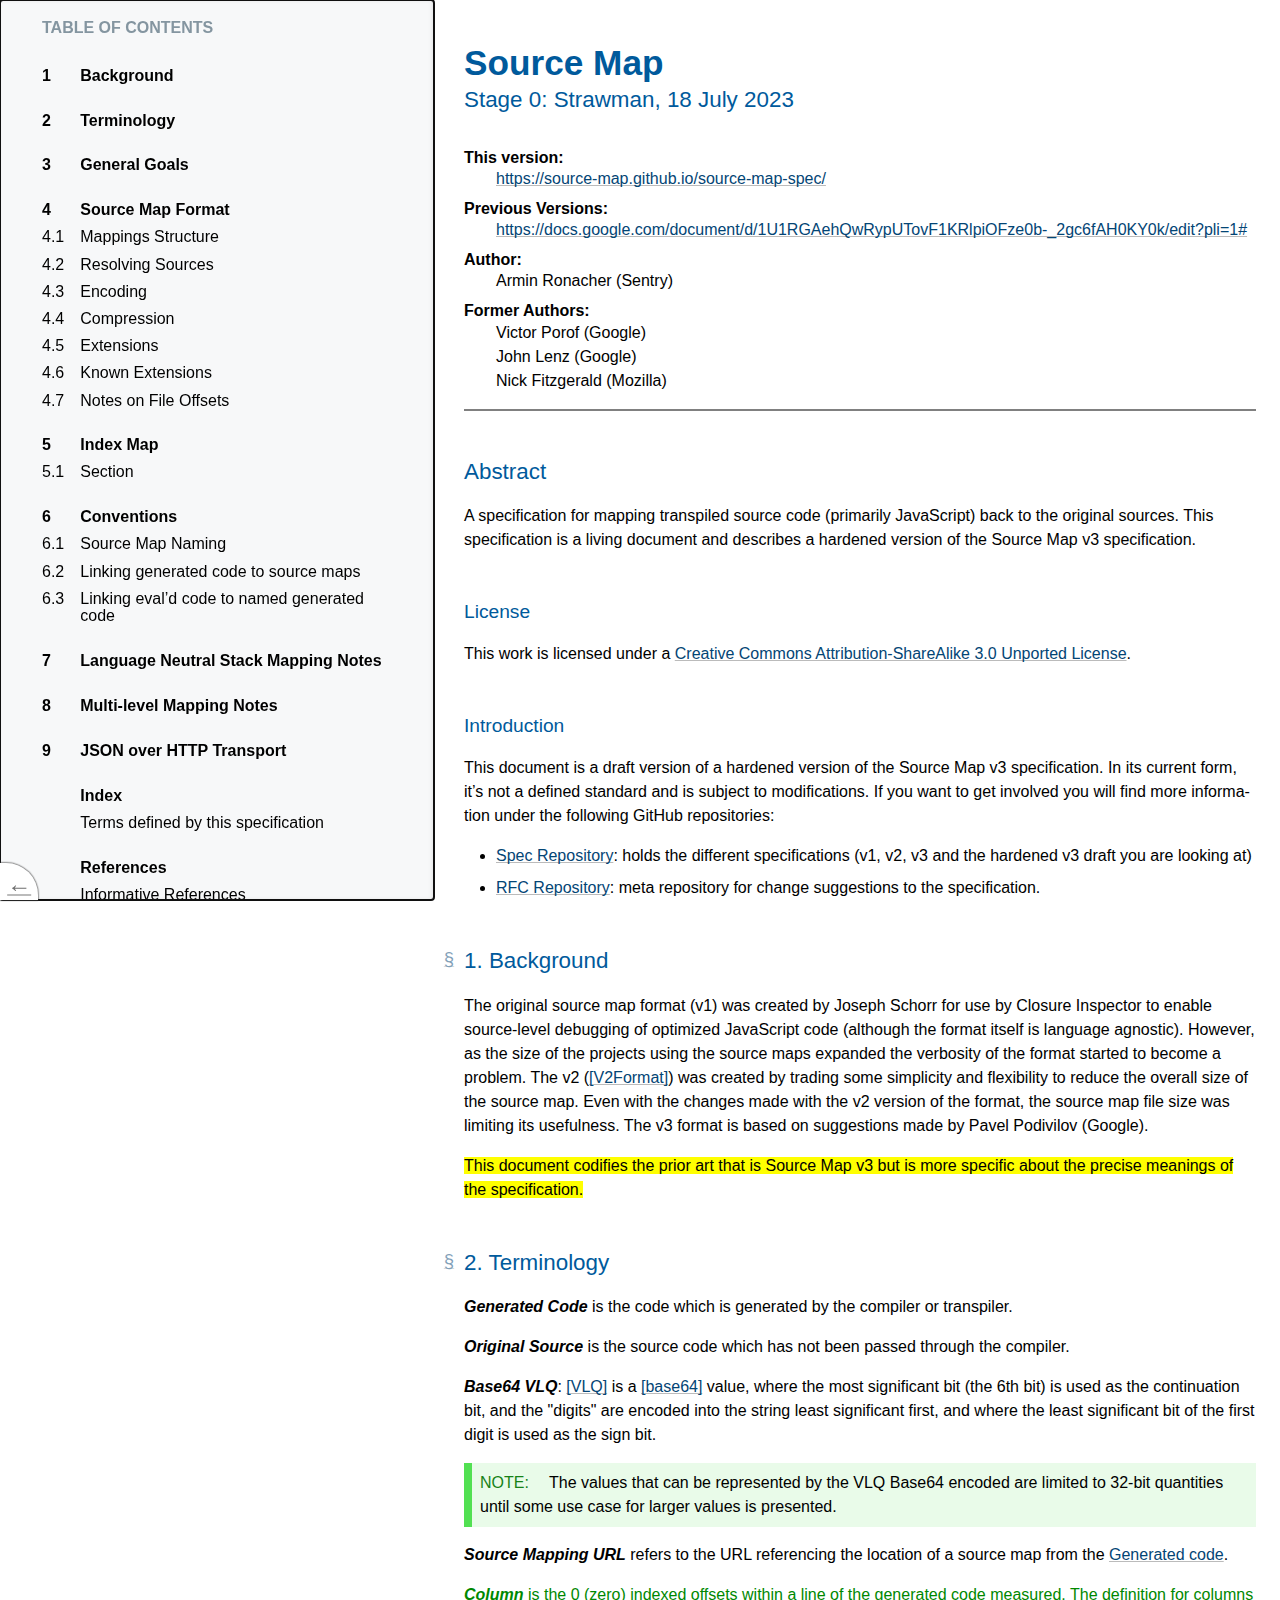
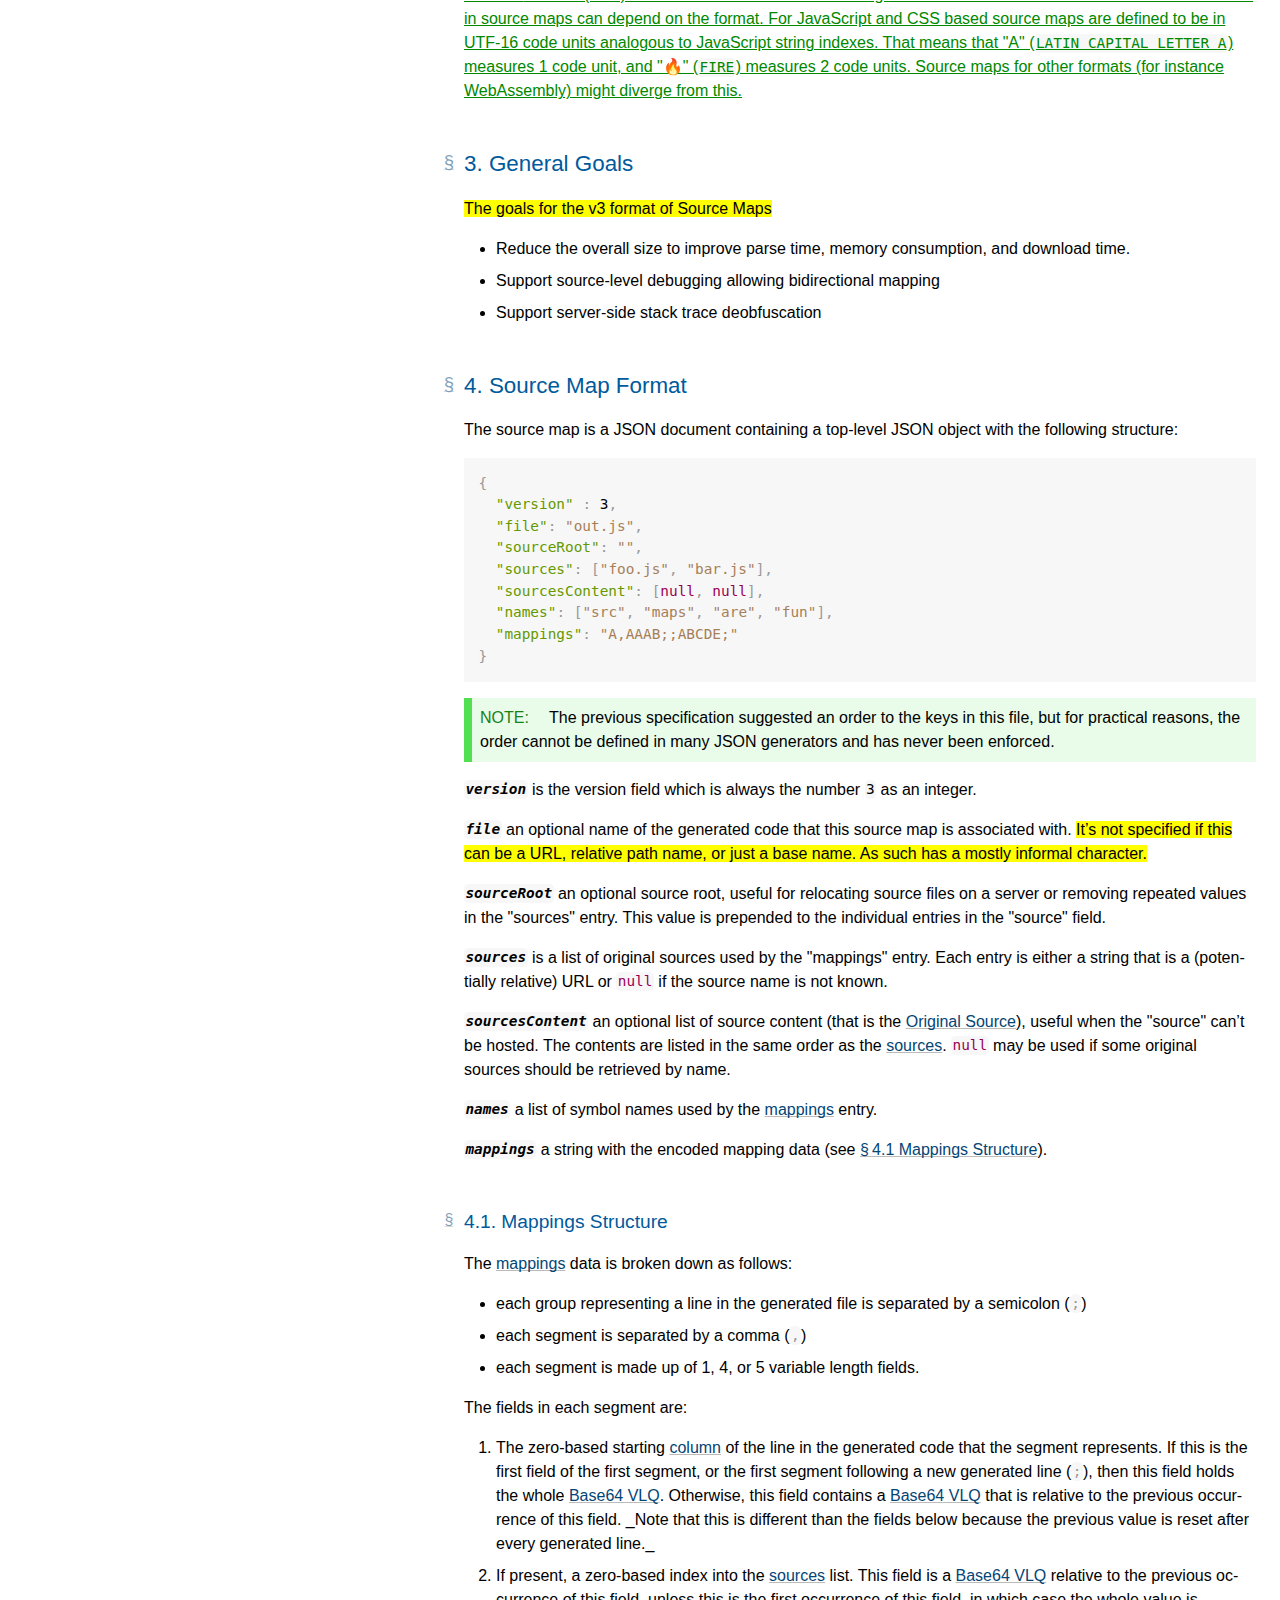
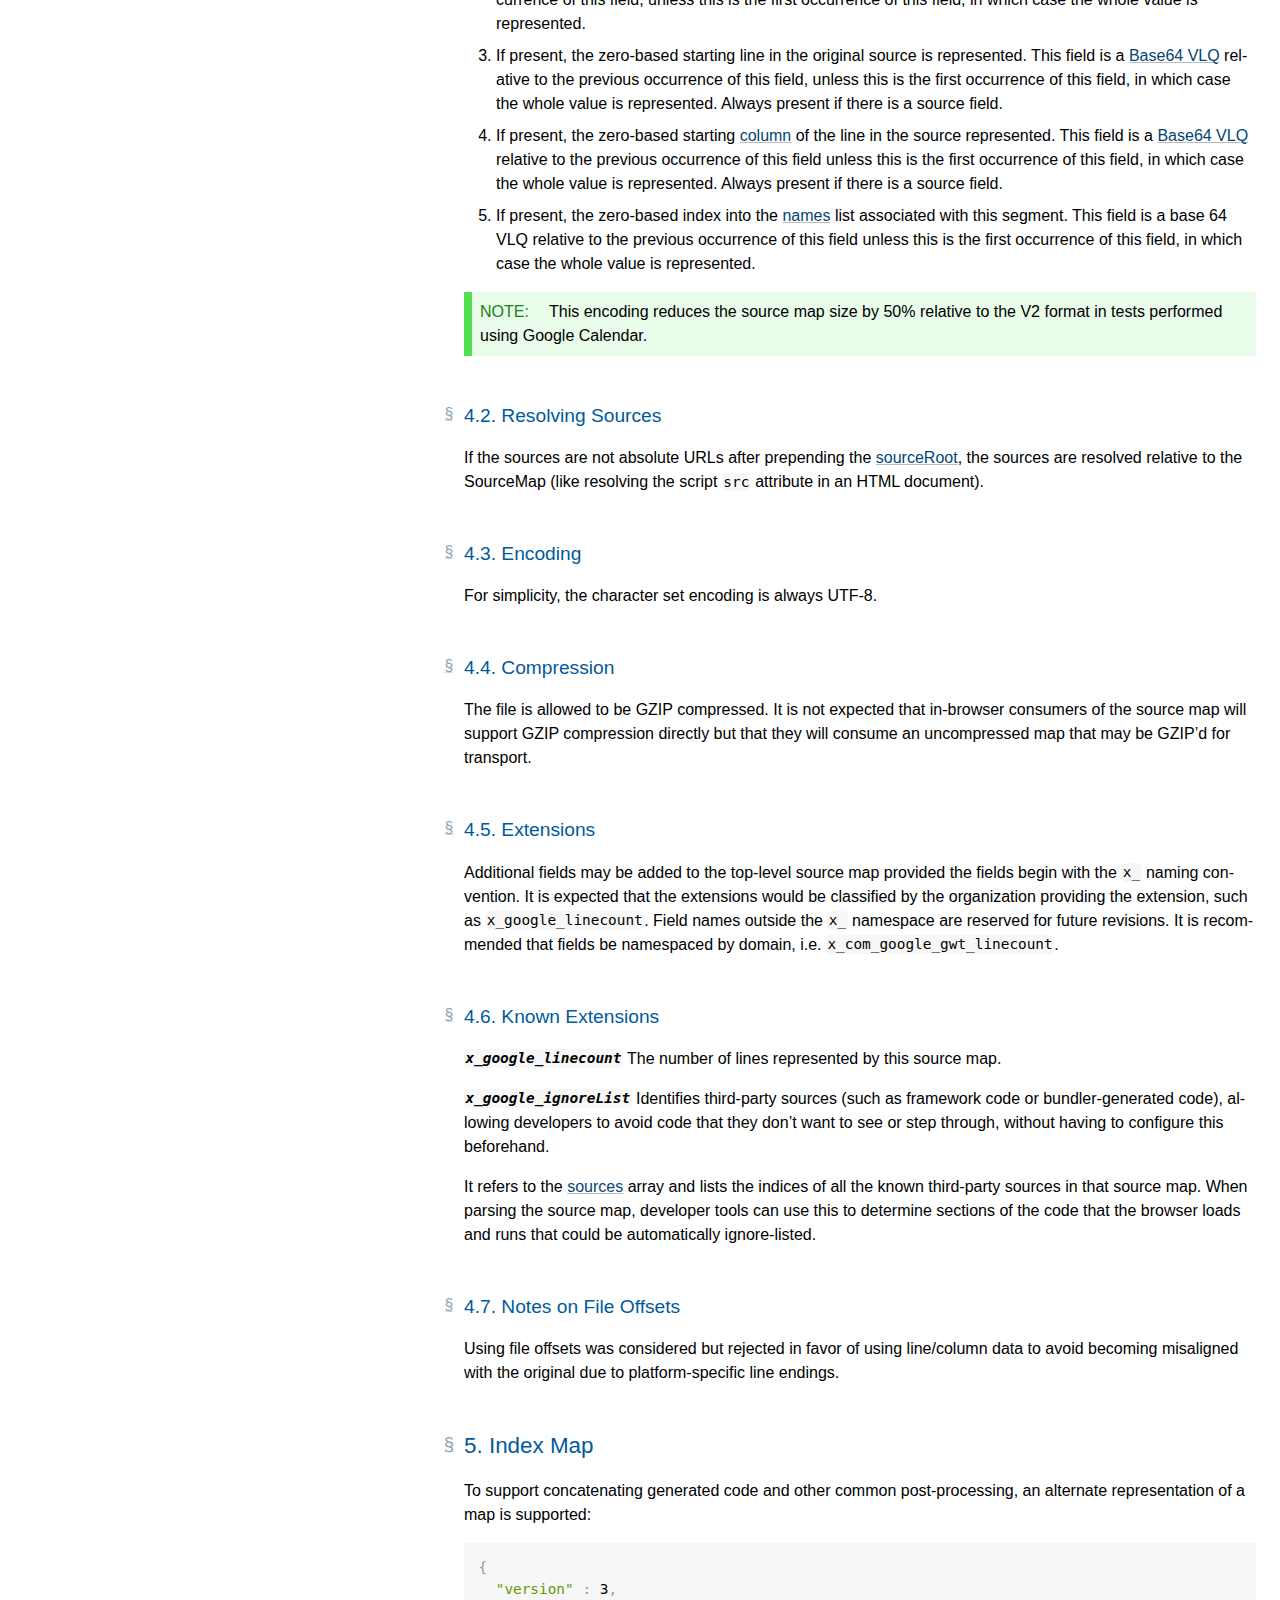
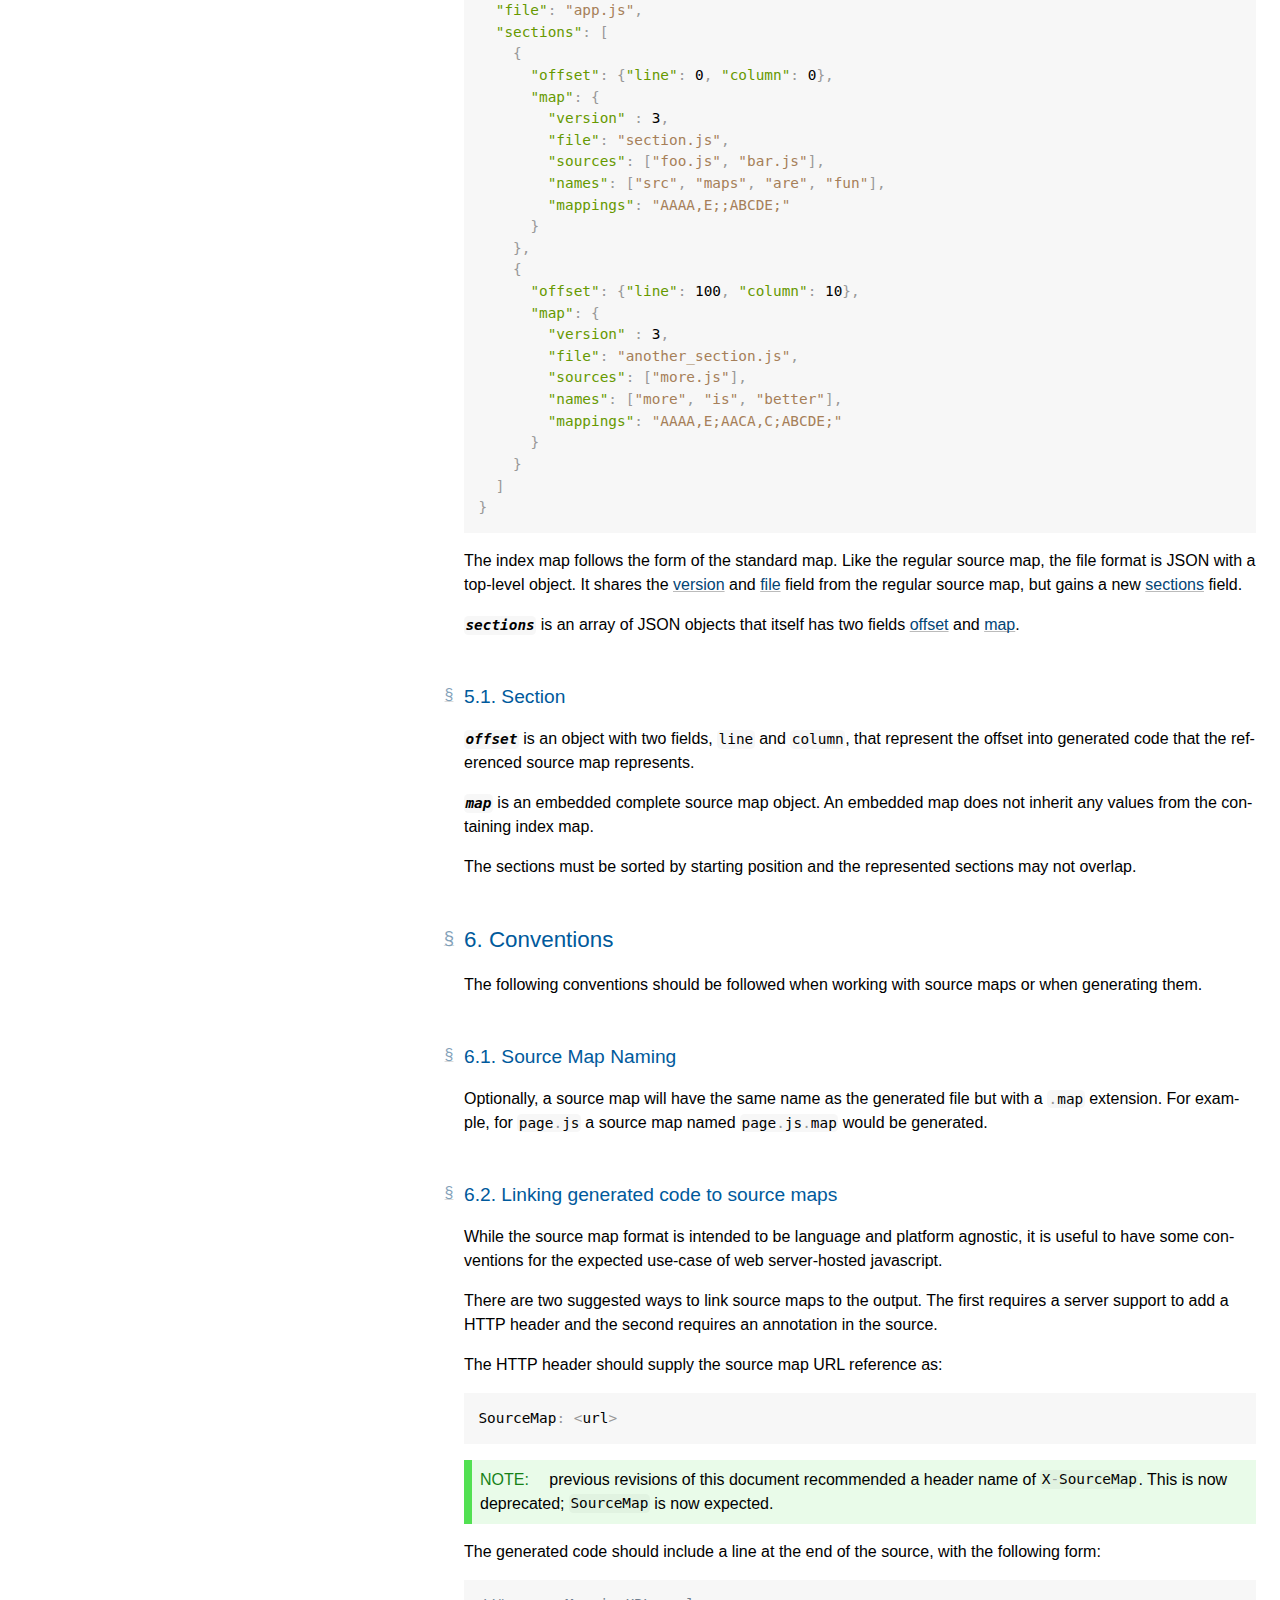
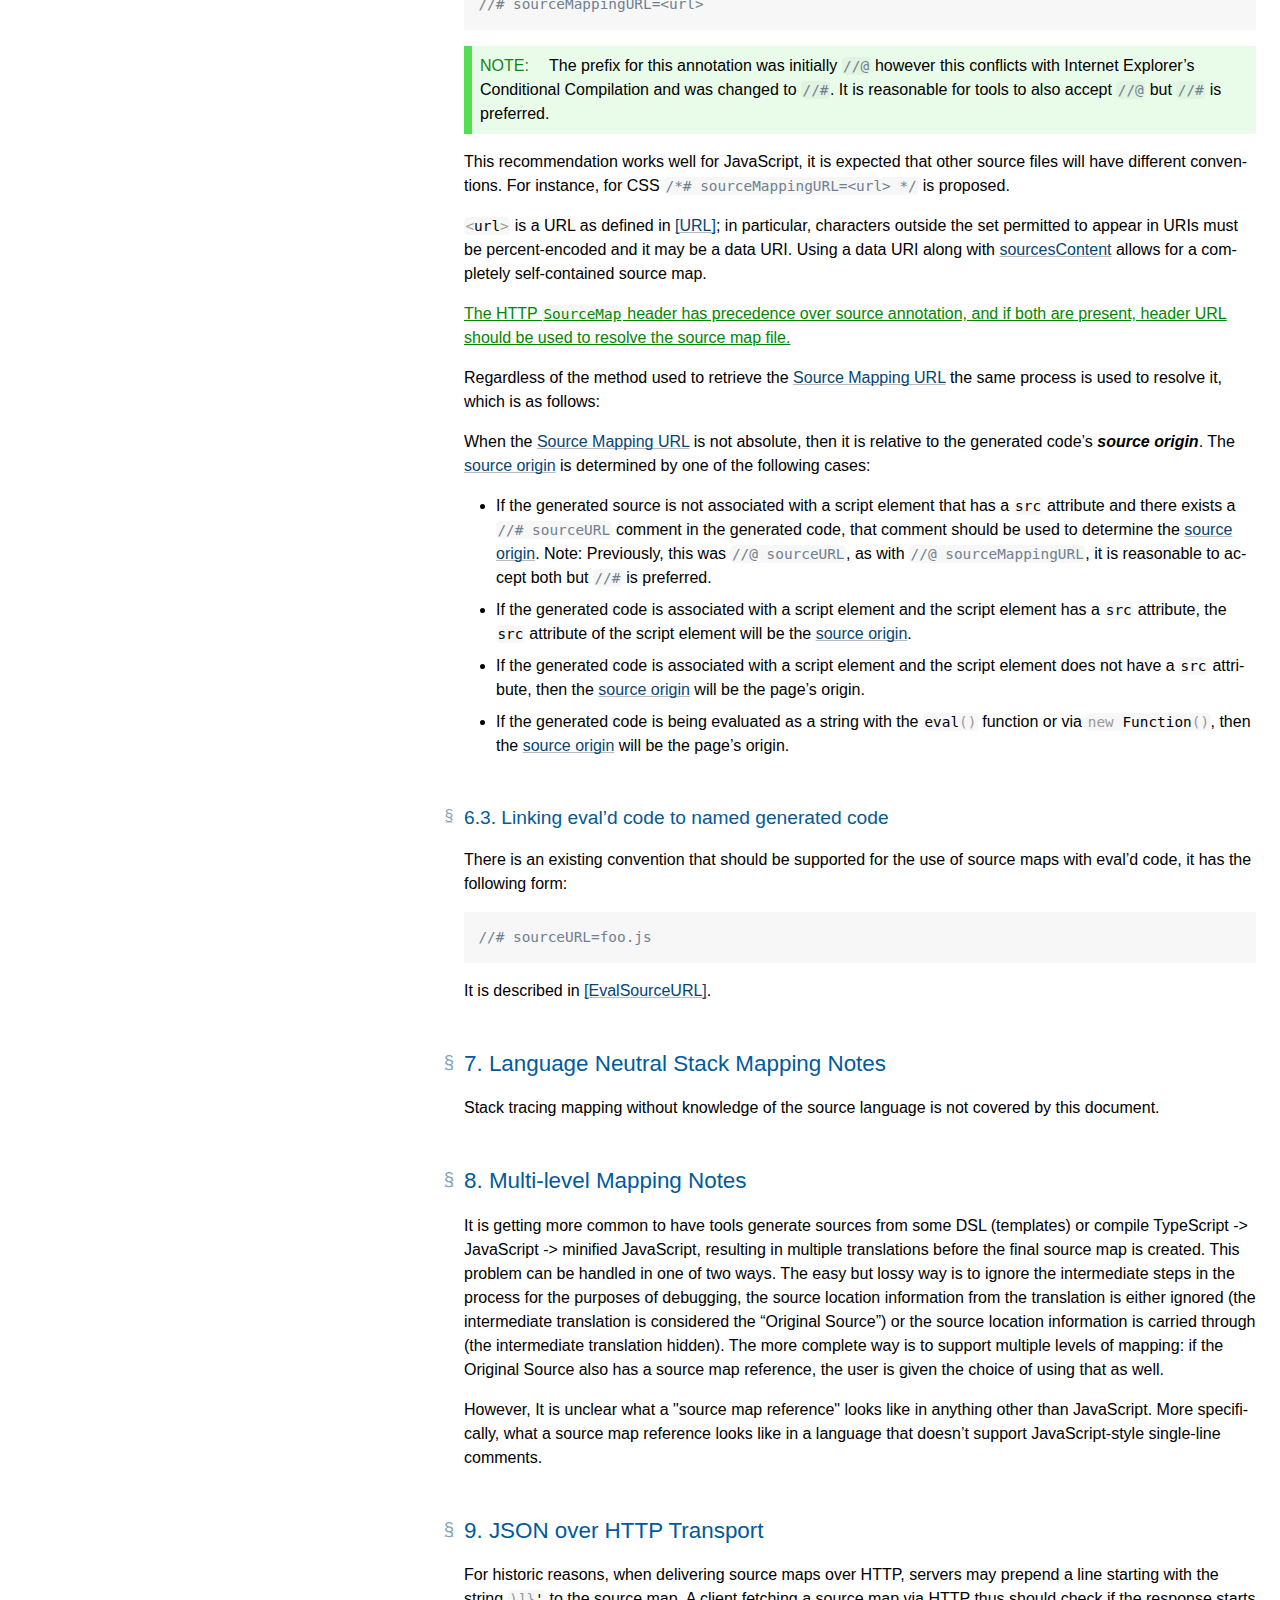
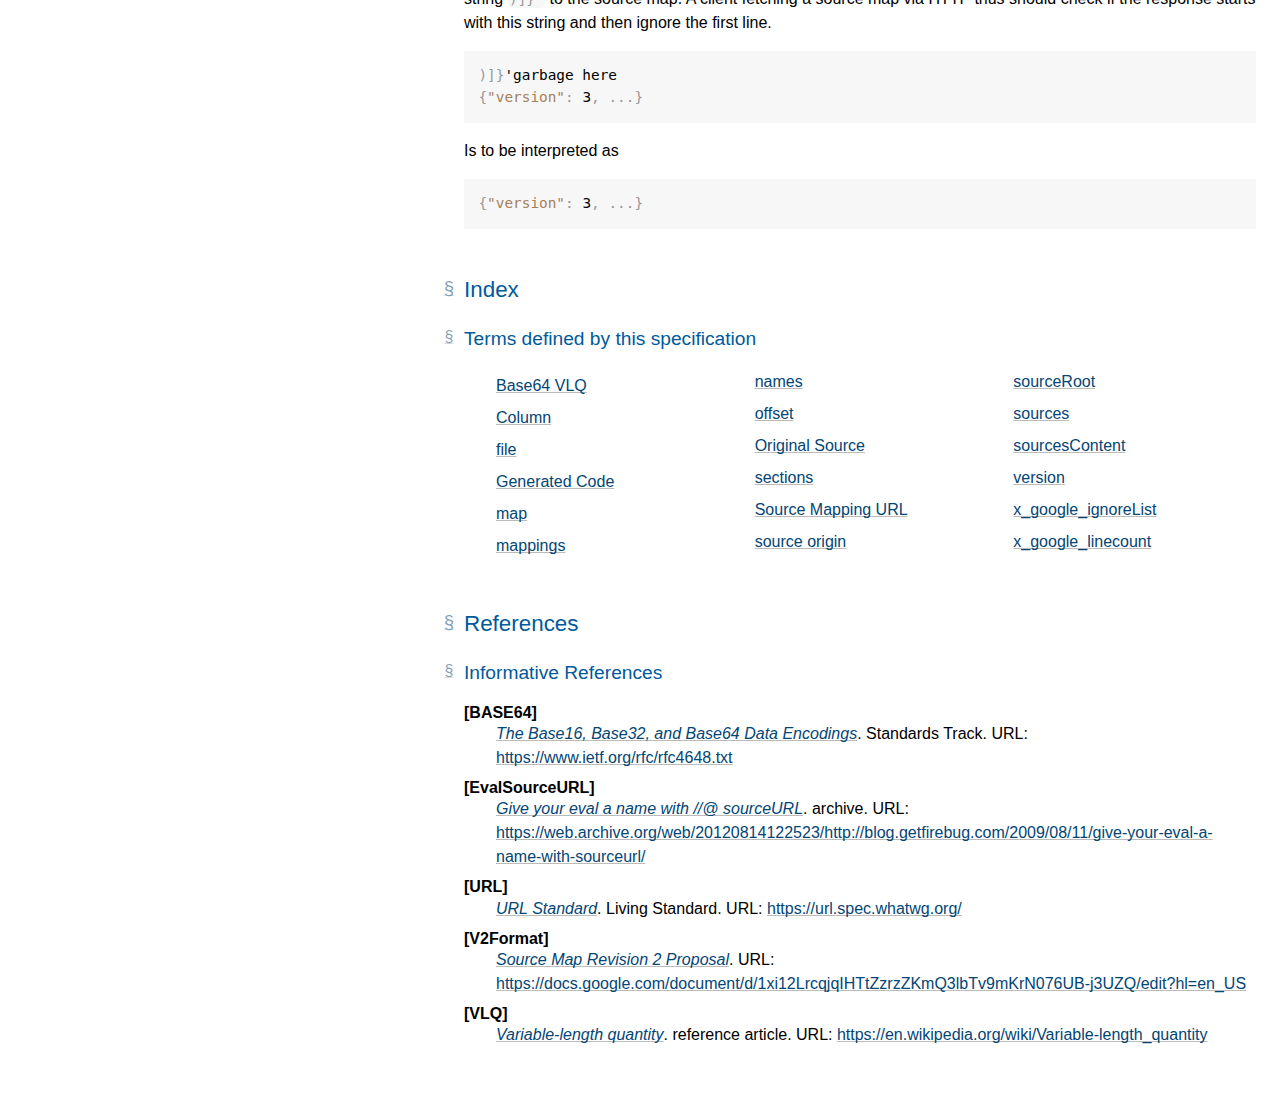
==== commit 0f328f3e: "Merge pull request #13 from sideshowbarker/patch-1" ====
--- a/index.html
+++ b/index.html
@@ -1488,9 +1488,9 @@
 		}
 	}
 </style>
-  <meta content="Bikeshed version 5edf5e459, updated Thu Jun 22 11:28:01 2023 -0700" name="generator">
+  <meta content="Bikeshed version b06c00b8e, updated Tue Jul 11 13:41:16 2023 -0700" name="generator">
   <link href="https://source-map.github.io/source-map-spec/" rel="canonical">
-  <meta content="62dff390ae529dff97cfa453fbf0f0aed064f300" name="document-revision">
+  <meta content="658504577944ff2d1c2d1cc3eae87508d9da083c" name="document-revision">
 <style>/* Boilerplate: style-autolinks */
 .css.css, .property.property, .descriptor.descriptor {
     color: var(--a-normal-text);
@@ -2071,7 +2071,7 @@
   <div class="head">
    <p data-fill-with="logo"></p>
    <h1 class="p-name no-ref" id="title">Source Map</h1>
-   <h2 class="no-num no-toc no-ref heading settled" id="profile-and-date"><span class="content">Stage 0: Strawman, <time class="dt-updated" datetime="2023-07-10">10 July 2023</time></span></h2>
+   <h2 class="no-num no-toc no-ref heading settled" id="profile-and-date"><span class="content">Stage 0: Strawman, <time class="dt-updated" datetime="2023-07-18">18 July 2023</time></span></h2>
    <div data-fill-with="spec-metadata">
     <dl>
      <dt>This version:
@@ -2142,7 +2142,7 @@
    <p>This work is licensed under a <a href="http://creativecommons.org/licenses/by-sa/3.0/">Creative Commons Attribution-ShareAlike 3.0 Unported License</a>.</p>
    <h3 class="heading settled" id="introduction"><span class="content">Introduction</span></h3>
    <p>This document is a draft version of a hardened version of the Source Map v3
-specification.  It the current form it’s not a defined standard and subject to
+specification.  In its current form, it’s not a defined standard and is subject to
 modifications.  If you want to get involved you will find more information under
 the following GitHub repositories:</p>
    <ul>
@@ -2155,11 +2155,11 @@
    </ul>
    <h2 class="heading settled" data-level="1" id="background"><span class="secno">1. </span><span class="content">Background</span><a class="self-link" href="#background"></a></h2>
    <p>The original source map format (v1) was created by Joseph Schorr for use by
-Closure Inspector to enable source level debugging of optimized JavaScript code
+Closure Inspector to enable source-level debugging of optimized JavaScript code
 (although the format itself is language agnostic).  However, as the size of the
 projects using the source maps expanded the verbosity of the format started to
-be become a problem.  The v2 (<a data-link-type="biblio" href="#biblio-v2format" title="Source Map Revision 2 Proposal">[V2Format]</a>) was created trading some simplicity
-and flexibility to reduce to overall size of the source map. Even with the
+become a problem.  The v2 (<a data-link-type="biblio" href="#biblio-v2format" title="Source Map Revision 2 Proposal">[V2Format]</a>) was created by trading some simplicity
+and flexibility to reduce the overall size of the source map. Even with the
 changes made with the v2 version of the format, the source map file size was
 limiting its usefulness.  The v3 format is based on suggestions made by
 Pavel Podivilov (Google).</p>
@@ -2175,20 +2175,25 @@
 into the string least significant first, and where the least significant bit of
 the first digit is used as the sign bit.</p>
    <p class="note" role="note"><span class="marker">Note:</span> The values that can be represented by the VLQ Base64 encoded are limited to
-32 bit quantities until some use case for larger values is presented.</p>
+32-bit quantities until some use case for larger values is presented.</p>
    <p><dfn class="dfn-paneled" data-dfn-type="dfn" data-noexport id="source-mapping-url">Source Mapping URL</dfn> refers to the URL referencing
 the location of a source map from the <a data-link-type="dfn" href="#generated-code" id="ref-for-generated-code">Generated code</a>.</p>
    <ins><dfn class="dfn-paneled" data-dfn-type="dfn" data-noexport id="column">Column</dfn> is the 0 (zero) indexed offsets within a line of the
-generated code measured in UTF-16 offsets.</ins>
+generated code measured.  The definition for columns in source maps can depend on
+the format.  For JavaScript and CSS based source maps are defined to be in
+UTF-16 code units analogous to JavaScript string indexes.  That means that
+"A" (<code class="highlight">LATIN CAPITAL LETTER A</code>) measures 1 code unit, and "🔥" (<code class="highlight">FIRE</code>) measures
+2 code units. Source maps for other formats (for instance WebAssembly) might
+diverge from this. </ins>
    <h2 class="heading settled" data-level="3" id="general-goals"><span class="secno">3. </span><span class="content">General Goals</span><a class="self-link" href="#general-goals"></a></h2>
    <p><mark>The goals for the v3 format of Source Maps</mark></p>
    <ul>
     <li data-md>
      <p>Reduce the overall size to improve parse time, memory consumption, and download time.</p>
     <li data-md>
-     <p>Support source level debugging allowing bidirectional mapping</p>
+     <p>Support source-level debugging allowing bidirectional mapping</p>
     <li data-md>
-     <p>Support server side stack trace deobfuscation</p>
+     <p>Support server-side stack trace deobfuscation</p>
    </ul>
    <h2 class="heading settled" data-level="4" id="source-map-format"><span class="secno">4. </span><span class="content">Source Map Format</span><a class="self-link" href="#source-map-format"></a></h2>
    <p>The source map is a JSON document containing a top-level JSON object with the
@@ -2203,13 +2208,13 @@
   <c- f>"mappings"</c-><c- p>:</c-> <c- u>"A,AAAB;;ABCDE;"</c->
 <c- p>}</c->
 </pre>
-   <p class="note" role="note"><span class="marker">Note:</span> Previous specification suggested an order to the keys in this file, but
-for practical reasons the order cannot be defined in many JSON generators and
+   <p class="note" role="note"><span class="marker">Note:</span> The previous specification suggested an order to the keys in this file, but
+for practical reasons, the order cannot be defined in many JSON generators and
 has never been enforced.</p>
-   <p><dfn class="dfn-paneled" data-dfn-type="dfn" data-noexport id="version"><code class="highlight">version</code></dfn> is the version field which is always the number <code class="highlight"><c- mf>3</c-></code> as integer.</p>
+   <p><dfn class="dfn-paneled" data-dfn-type="dfn" data-noexport id="version"><code class="highlight">version</code></dfn> is the version field which is always the number <code class="highlight"><c- mf>3</c-></code> as an integer.</p>
    <p><dfn class="dfn-paneled" data-dfn-type="dfn" data-noexport id="file"><code class="highlight">file</code></dfn> an optional name of the generated code
 that this source map is associated with. <mark>It’s not specified if this can
-be a URL, relative path name or just a base name and as such has mostly informal
+be a URL, relative path name, or just a base name. As such has a mostly informal
 character.</mark></p>
    <p><dfn class="dfn-paneled" data-dfn-type="dfn" data-noexport id="sourceroot"><code class="highlight">sourceRoot</code></dfn> an optional source root,
 useful for relocating source files on a server or removing repeated values in
@@ -2242,35 +2247,35 @@
 a <a data-link-type="dfn" href="#base64-vlq" id="ref-for-base64-vlq①">Base64 VLQ</a> that is relative to the previous occurrence of this field.  _Note that this
 is different than the fields below because the previous value is reset after every generated line._</p>
     <li data-md>
-     <p>If present, an zero-based index into the <a data-link-type="dfn" href="#sources" id="ref-for-sources①">sources</a> list. This field is a <a data-link-type="dfn" href="#base64-vlq" id="ref-for-base64-vlq②">Base64 VLQ</a> relative to the previous occurrence of this field, unless this is the first occurrence of this
+     <p>If present, a zero-based index into the <a data-link-type="dfn" href="#sources" id="ref-for-sources①">sources</a> list. This field is a <a data-link-type="dfn" href="#base64-vlq" id="ref-for-base64-vlq②">Base64 VLQ</a> relative to the previous occurrence of this field, unless this is the first occurrence of this
 field, in which case the whole value is represented.</p>
     <li data-md>
-     <p>If present, the zero-based starting line in the original source represented.  This field is a <a data-link-type="dfn" href="#base64-vlq" id="ref-for-base64-vlq③">Base64 VLQ</a> relative to the previous occurrence of this field, unless this is the first
+     <p>If present, the zero-based starting line in the original source is represented.  This field is a <a data-link-type="dfn" href="#base64-vlq" id="ref-for-base64-vlq③">Base64 VLQ</a> relative to the previous occurrence of this field, unless this is the first
 occurrence of this field, in which case the whole value is represented.  Always present if there
 is a source field.</p>
     <li data-md>
      <p>If present, the zero-based starting <a data-link-type="dfn" href="#column" id="ref-for-column①">column</a> of the line in the source represented.  This
-field is a <a data-link-type="dfn" href="#base64-vlq" id="ref-for-base64-vlq④">Base64 VLQ</a> relative to the previous occurrence of this field, unless this
+field is a <a data-link-type="dfn" href="#base64-vlq" id="ref-for-base64-vlq④">Base64 VLQ</a> relative to the previous occurrence of this field unless this
 is the first occurrence of this field, in which case the whole value is represented.  Always
 present if there is a source field.</p>
     <li data-md>
      <p>If present, the zero-based index into the <a data-link-type="dfn" href="#names" id="ref-for-names">names</a> list associated with this segment.  This
-field is a base 64 VLQ relative to the previous occurrence of this field, unless this is the
-first occurrence of this field, in which case the whole value is represented.</p>
+field is a base 64 VLQ relative to the previous occurrence of this field unless this
+is the first occurrence of this field, in which case the whole value is represented.</p>
    </ol>
-   <p class="note" role="note"><span class="marker">Note:</span> This encoding reduces the source map size 50% relative to the V2 format in tests performed using
-Google Calendar.</p>
+   <p class="note" role="note"><span class="marker">Note:</span> This encoding reduces the source map size by 50% relative to the V2 format in tests performed
+using Google Calendar.</p>
    <h3 class="heading settled" data-level="4.2" id="resolving-sources"><span class="secno">4.2. </span><span class="content">Resolving Sources</span><a class="self-link" href="#resolving-sources"></a></h3>
-   <p>If the sources are not absolute URLs after prepending of the <a data-link-type="dfn" href="#sourceroot" id="ref-for-sourceroot">sourceRoot</a>, the sources are
-resolved relative to the SourceMap (like resolving script src in a html document).</p>
+   <p>If the sources are not absolute URLs after prepending the <a data-link-type="dfn" href="#sourceroot" id="ref-for-sourceroot">sourceRoot</a>, the sources are
+resolved relative to the SourceMap (like resolving the script <code class="highlight">src</code> attribute in an HTML document).</p>
    <h3 class="heading settled" data-level="4.3" id="encoding"><span class="secno">4.3. </span><span class="content">Encoding</span><a class="self-link" href="#encoding"></a></h3>
    <p>For simplicity, the character set encoding is always UTF-8.</p>
    <h3 class="heading settled" data-level="4.4" id="compression"><span class="secno">4.4. </span><span class="content">Compression</span><a class="self-link" href="#compression"></a></h3>
    <p>The file is allowed to be GZIP compressed.   It is not expected that in-browser consumers of
-the the source map will support GZIP compression directly but that they will consume an
+the source map will support GZIP compression directly but that they will consume an
 uncompressed map that may be GZIP’d for transport.</p>
    <h3 class="heading settled" data-level="4.5" id="extensions"><span class="secno">4.5. </span><span class="content">Extensions</span><a class="self-link" href="#extensions"></a></h3>
-   <p>Additional fields may be added to the top level source map provided the fields begin with the <code class="highlight">x_</code> naming convention.  It is expected that the extensions would be classified by the
+   <p>Additional fields may be added to the top-level source map provided the fields begin with the <code class="highlight">x_</code> naming convention.  It is expected that the extensions would be classified by the
 organization providing the extension, such as <code class="highlight">x_google_linecount</code>.    Field names outside
 the <code class="highlight">x_</code> namespace are reserved for future revisions.  It is recommended that fields be
 namespaced by domain, i.e. <code class="highlight">x_com_google_gwt_linecount</code>.</p>
@@ -2279,15 +2284,15 @@
    <p><dfn data-dfn-type="dfn" data-export id="x_google_ignorelist"><code class="highlight">x_google_ignoreList</code><a class="self-link" href="#x_google_ignorelist"></a></dfn> Identifies third-party sources (such as framework
 code or bundler-generated code), allowing developers to avoid code that they don’t want to see
 or step through, without having to configure this beforehand.</p>
-   <p>It refers to the <a data-link-type="dfn" href="#sources" id="ref-for-sources②">sources</a> array, and lists the indices of all the known third-party sources
+   <p>It refers to the <a data-link-type="dfn" href="#sources" id="ref-for-sources②">sources</a> array and lists the indices of all the known third-party sources
 in that source map.  When parsing the source map, developer tools can use this to determine
 sections of the code that the browser loads and runs that could be automatically ignore-listed.</p>
    <h3 class="heading settled" data-level="4.7" id="notes-on-file-offsets"><span class="secno">4.7. </span><span class="content">Notes on File Offsets</span><a class="self-link" href="#notes-on-file-offsets"></a></h3>
-   <p>Using file offsets were considered but rejected in favor of using line/column data to avoid becoming
-misaligned with the original due to platform specific line endings.</p>
+   <p>Using file offsets was considered but rejected in favor of using line/column data to avoid becoming
+misaligned with the original due to platform-specific line endings.</p>
    <h2 class="heading settled" data-level="5" id="index-map"><span class="secno">5. </span><span class="content">Index Map</span><a class="self-link" href="#index-map"></a></h2>
-   <p>To support concatenating generated code and other common post processing, an
-alternate representation of a map is supported:</p>
+   <p>To support concatenating generated code and other common post-processing,
+an alternate representation of a map is supported:</p>
 <pre class="language-json highlight"><c- p>{</c->
   <c- f>"version"</c-> <c- p>:</c-> <c- mi>3</c-><c- p>,</c->
   <c- f>"file"</c-><c- p>:</c-> <c- u>"app.js"</c-><c- p>,</c->
@@ -2315,7 +2320,7 @@
   <c- p>]</c->
 <c- p>}</c->
 </pre>
-   <p>The index map follows the form of the standard map.  Like the regular source map
+   <p>The index map follows the form of the standard map.  Like the regular source map,
 the file format is JSON with a top-level object.  It shares the <a data-link-type="dfn" href="#version" id="ref-for-version">version</a> and <a data-link-type="dfn" href="#file" id="ref-for-file">file</a> field from the regular source map, but gains a new <a data-link-type="dfn" href="#sections" id="ref-for-sections">sections</a> field.</p>
    <p><dfn class="dfn-paneled" data-dfn-type="dfn" data-noexport id="sections"><code class="highlight">sections</code></dfn> is an array of JSON objects that itself has two
 fields <a data-link-type="dfn" href="#offset" id="ref-for-offset">offset</a> and <a data-link-type="dfn" href="#map" id="ref-for-map">map</a>.</p>
@@ -2334,8 +2339,8 @@
    <p>Optionally, a source map will have the same name as the generated file but with a <code class="highlight"><c- p>.</c->map</code> extension.  For example, for <code class="highlight">page<c- p>.</c->js</code> a source map named <code class="highlight">page<c- p>.</c->js<c- p>.</c->map</code> would be generated.</p>
    <h3 class="heading settled" data-level="6.2" id="linking-generated-code"><span class="secno">6.2. </span><span class="content">Linking generated code to source maps</span><a class="self-link" href="#linking-generated-code"></a></h3>
    <p>While the source map format is intended to be language and platform agnostic, it is useful
-to have a some conventions for the expected use-case of web server hosted javascript.</p>
-   <p>There are two suggested ways to link source maps to the output.  The first requires server
+to have some conventions for the expected use-case of web server-hosted javascript.</p>
+   <p>There are two suggested ways to link source maps to the output.  The first requires a server
 support to add a HTTP header and the second requires an annotation in the source.</p>
    <p>The HTTP header should supply the source map URL reference as:</p>
 <pre class="highlight">SourceMap<c- o>:</c-> <c- o>&lt;</c->url<c- o>></c->
@@ -2349,11 +2354,13 @@
 Explorer’s Conditional Compilation and was changed to <code class="highlight"><c- c1>//#</c-></code>.  It is reasonable for tools to
 also accept <code class="highlight"><c- c1>//@</c-></code> but <code class="highlight"><c- c1>//#</c-></code> is preferred.</p>
    <p>This recommendation works well for JavaScript, it is expected that other source files will
-have other conventions.  For instance for CSS <code class="highlight"><c- d>/*# sourceMappingURL=&lt;url> */</c-></code> is proposed.</p>
+have different conventions.  For instance, for CSS <code class="highlight"><c- d>/*# sourceMappingURL=&lt;url> */</c-></code> is proposed.</p>
    <p><code class="highlight"><c- o>&lt;</c->url<c- o>></c-></code> is a URL as defined in <a data-link-type="biblio" href="#biblio-url" title="URL Standard">[URL]</a>; in particular,
 characters outside the set permitted to appear in URIs must be percent-encoded
-and it maybe a data URI.  Using a data URI along with <a data-link-type="dfn" href="#sourcescontent" id="ref-for-sourcescontent">sourcesContent</a> allow
-for a completely self-contained source-map.</p>
+and it may be a data URI.  Using a data URI along with <a data-link-type="dfn" href="#sourcescontent" id="ref-for-sourcescontent">sourcesContent</a> allows
+for a completely self-contained source map.</p>
+   <ins>The HTTP <code class="highlight">SourceMap</code> header has precedence over source annotation, and if both are present,
+header URL should be used to resolve the source map file.</ins>
    <p>Regardless of the method used to retrieve the <a data-link-type="dfn" href="#source-mapping-url" id="ref-for-source-mapping-url">Source Mapping URL</a> the same
 process is used to resolve it, which is as follows:</p>
    <p>When the <a data-link-type="dfn" href="#source-mapping-url" id="ref-for-source-mapping-url①">Source Mapping URL</a> is not absolute, then it is relative to the generated code’s <dfn class="dfn-paneled" data-dfn-type="dfn" data-noexport id="source-origin">source origin</dfn>. The <a data-link-type="dfn" href="#source-origin" id="ref-for-source-origin">source origin</a> is determined by one of the following cases:</p>
@@ -2381,7 +2388,7 @@
    <h2 class="heading settled" data-level="7" id="language-neutral-stack-mapping-notes"><span class="secno">7. </span><span class="content">Language Neutral Stack Mapping Notes</span><a class="self-link" href="#language-neutral-stack-mapping-notes"></a></h2>
    <p>Stack tracing mapping without knowledge of the source language is not covered by this document.</p>
    <h2 class="heading settled" data-level="8" id="multi-level-mapping-notes"><span class="secno">8. </span><span class="content">Multi-level Mapping Notes</span><a class="self-link" href="#multi-level-mapping-notes"></a></h2>
-   <p>It is getting more common to have tools generate source from some DSL (templates) or to compile
+   <p>It is getting more common to have tools generate sources from some DSL (templates) or compile
 TypeScript -> JavaScript -> minified JavaScript, resulting in multiple translations before the
 final source map is created.  This problem can be handled in one of two ways.  The easy but
 lossy way is to ignore the intermediate steps in the process for the purposes of debugging,
@@ -2389,10 +2396,10 @@
 translation is considered the “Original Source”) or the source location information is carried
 through (the intermediate translation hidden).  The more complete way is to support multiple
 levels of mapping: if the Original Source also has a source map reference, the user is given
-the choice of using the that as well.</p>
+the choice of using that as well.</p>
    <p>However, It is unclear what a "source map reference" looks like in anything other than JavaScript.
 More specifically, what a source map reference looks like in a language that doesn’t support
-JavaScript style single line comments.</p>
+JavaScript-style single-line comments.</p>
    <h2 class="heading settled" data-level="9" id="json-over-http-transport"><span class="secno">9. </span><span class="content">JSON over HTTP Transport</span><a class="self-link" href="#json-over-http-transport"></a></h2>
    <p>For historic reasons, when delivering source maps over HTTP, servers may prepend a line
 starting with the string <code class="highlight"><c- p>)]}</c->'</code> to the source map.  A client fetching a source map via
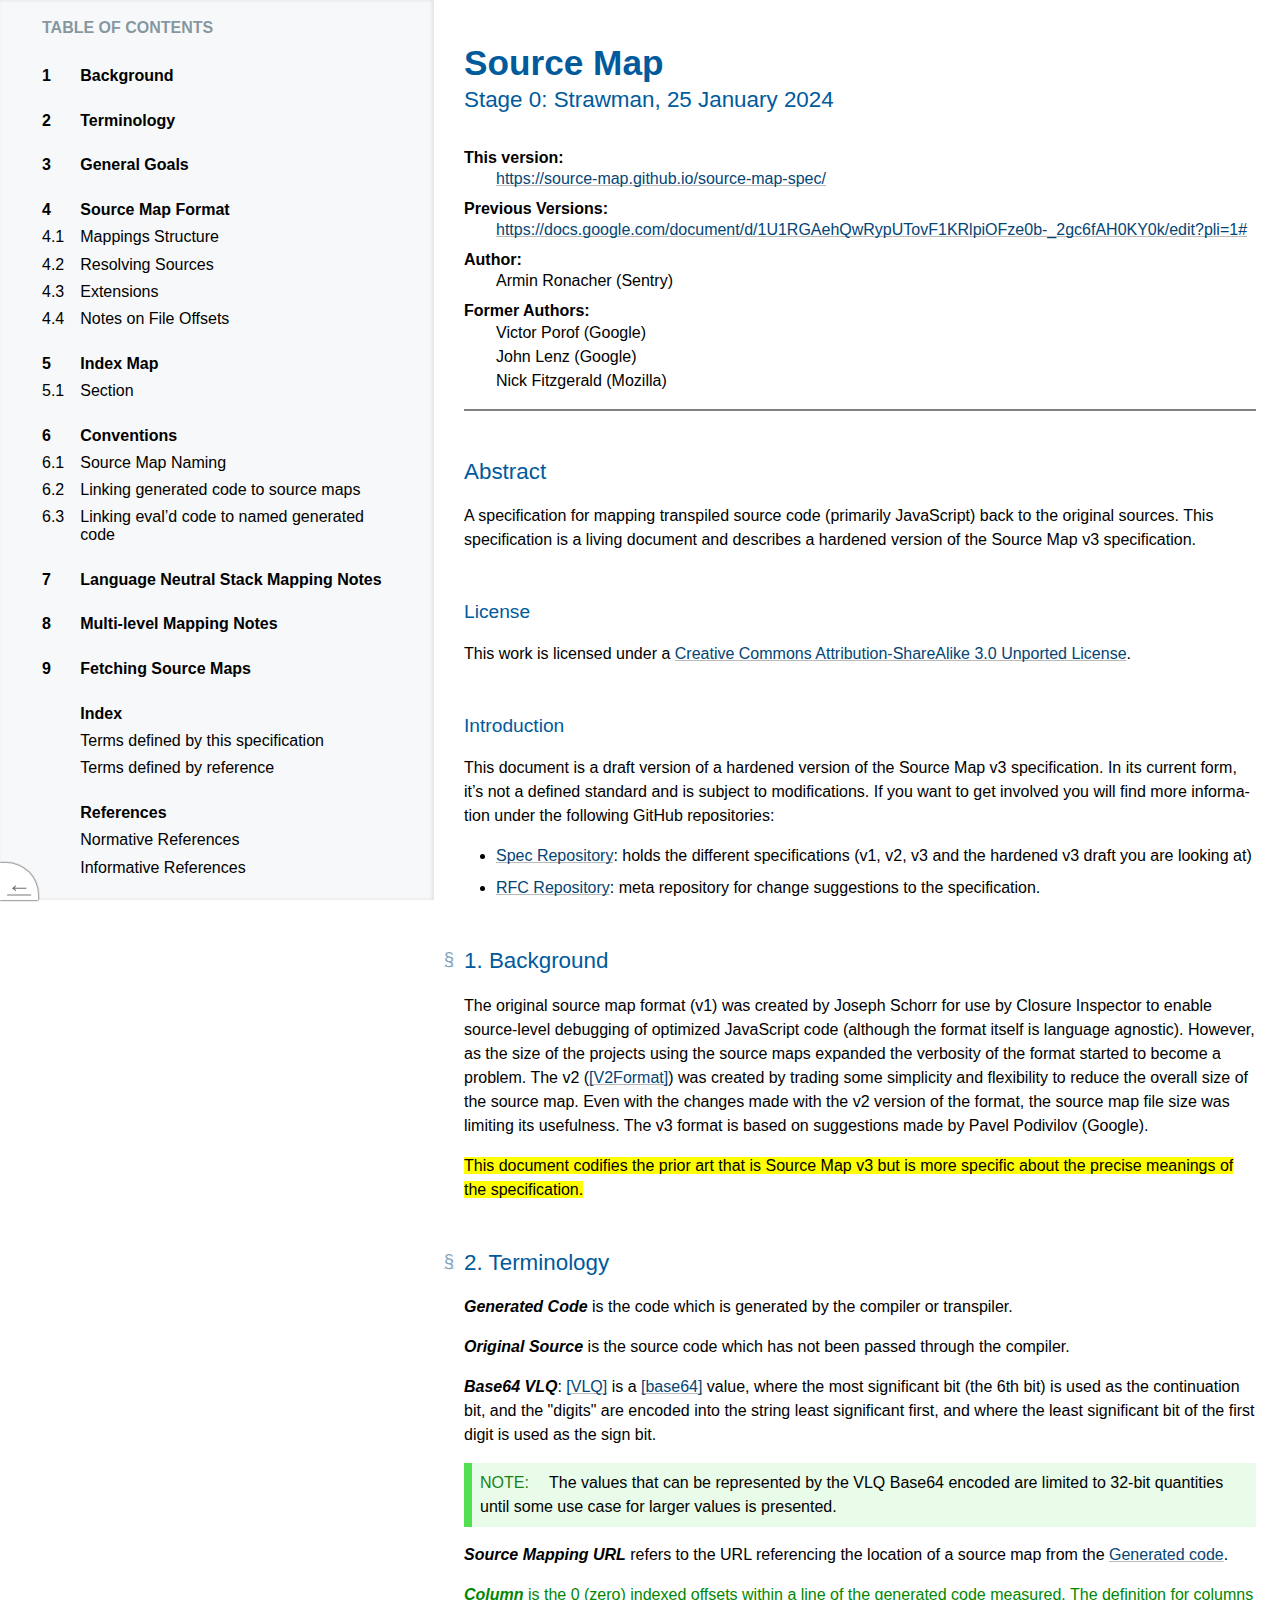
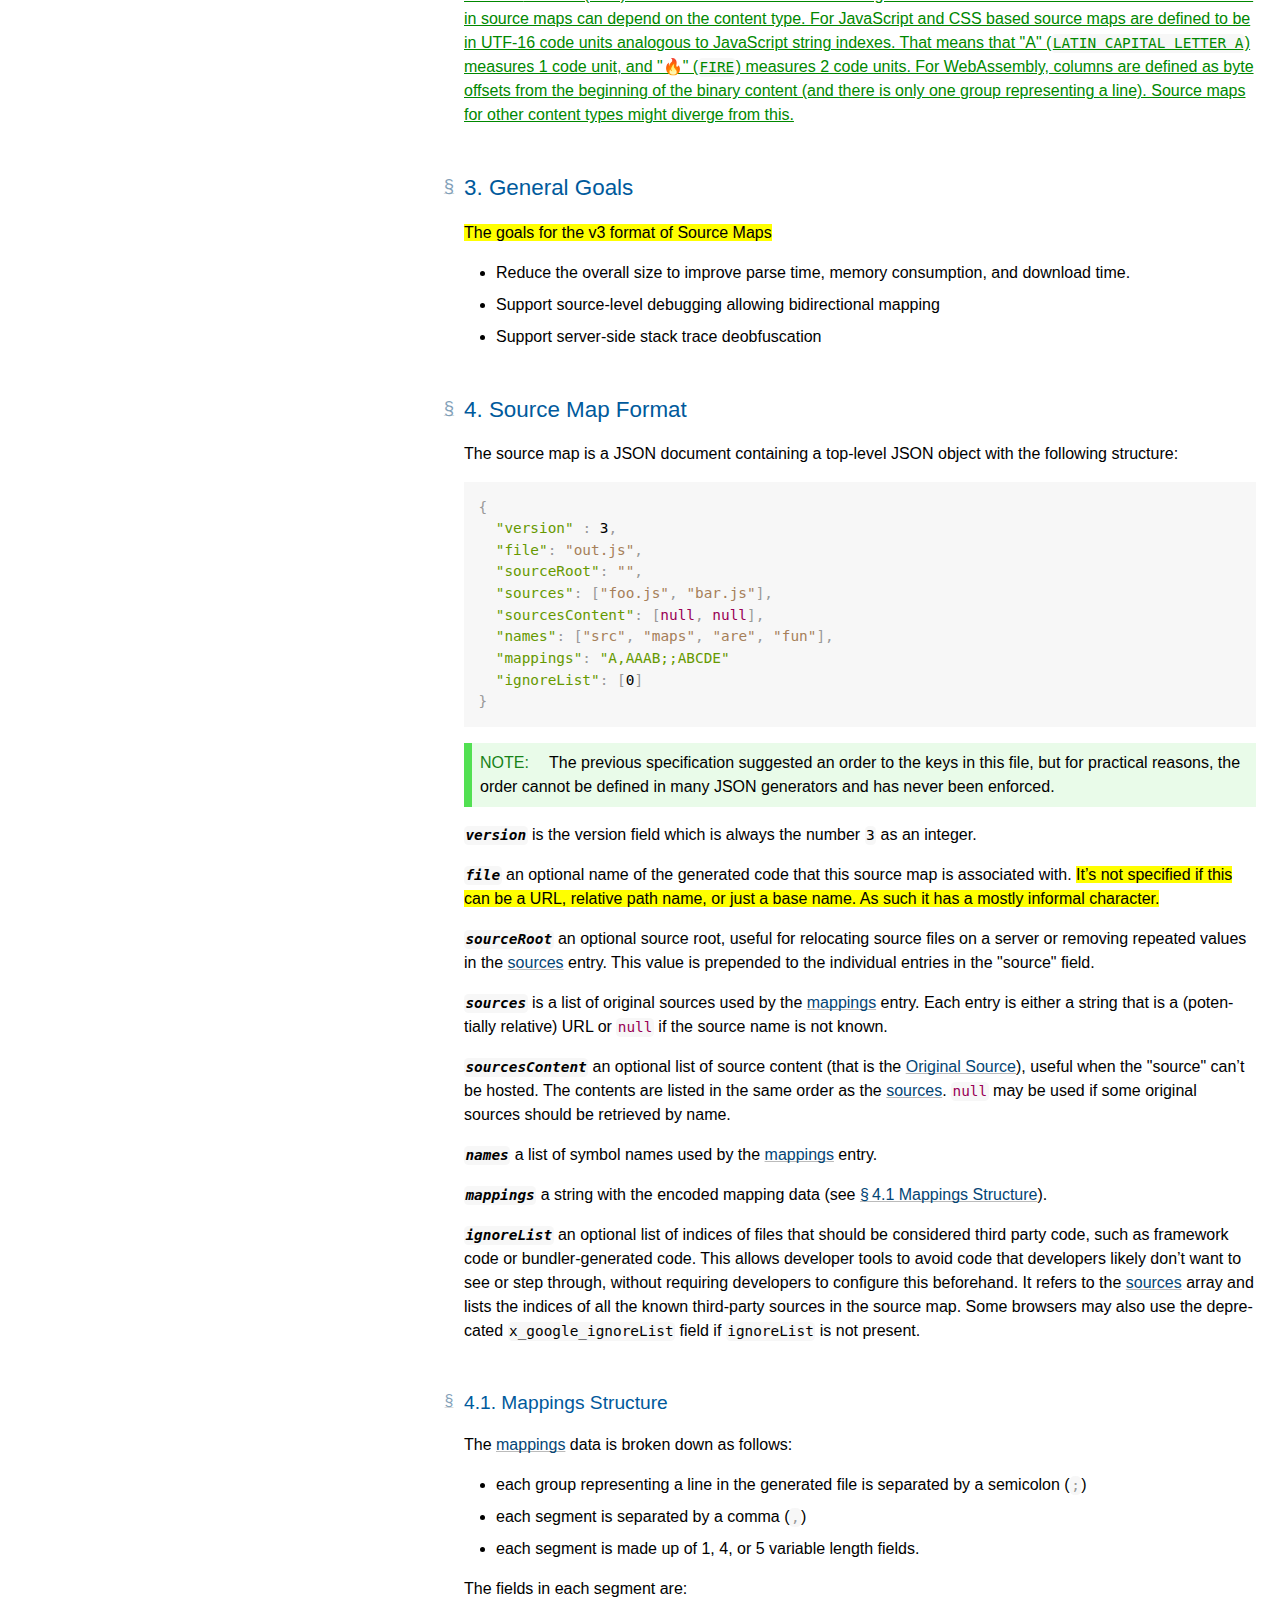
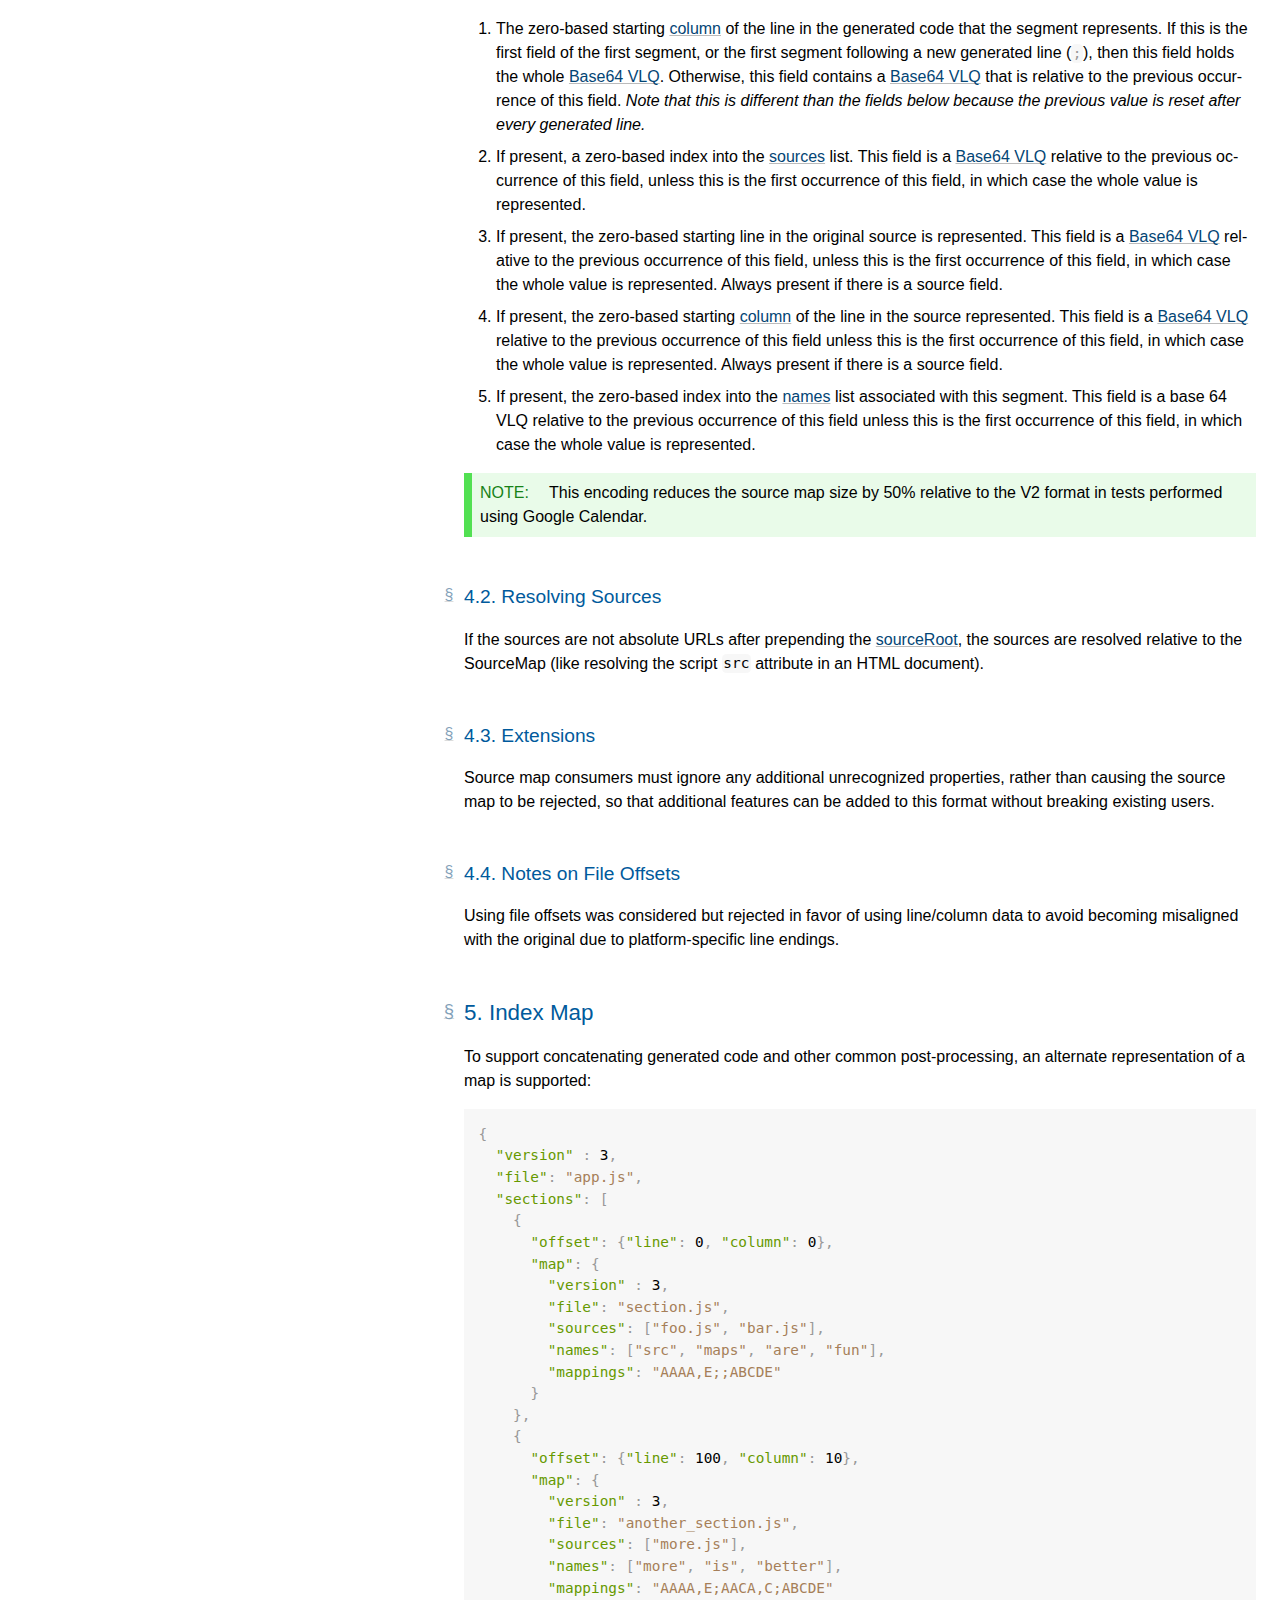
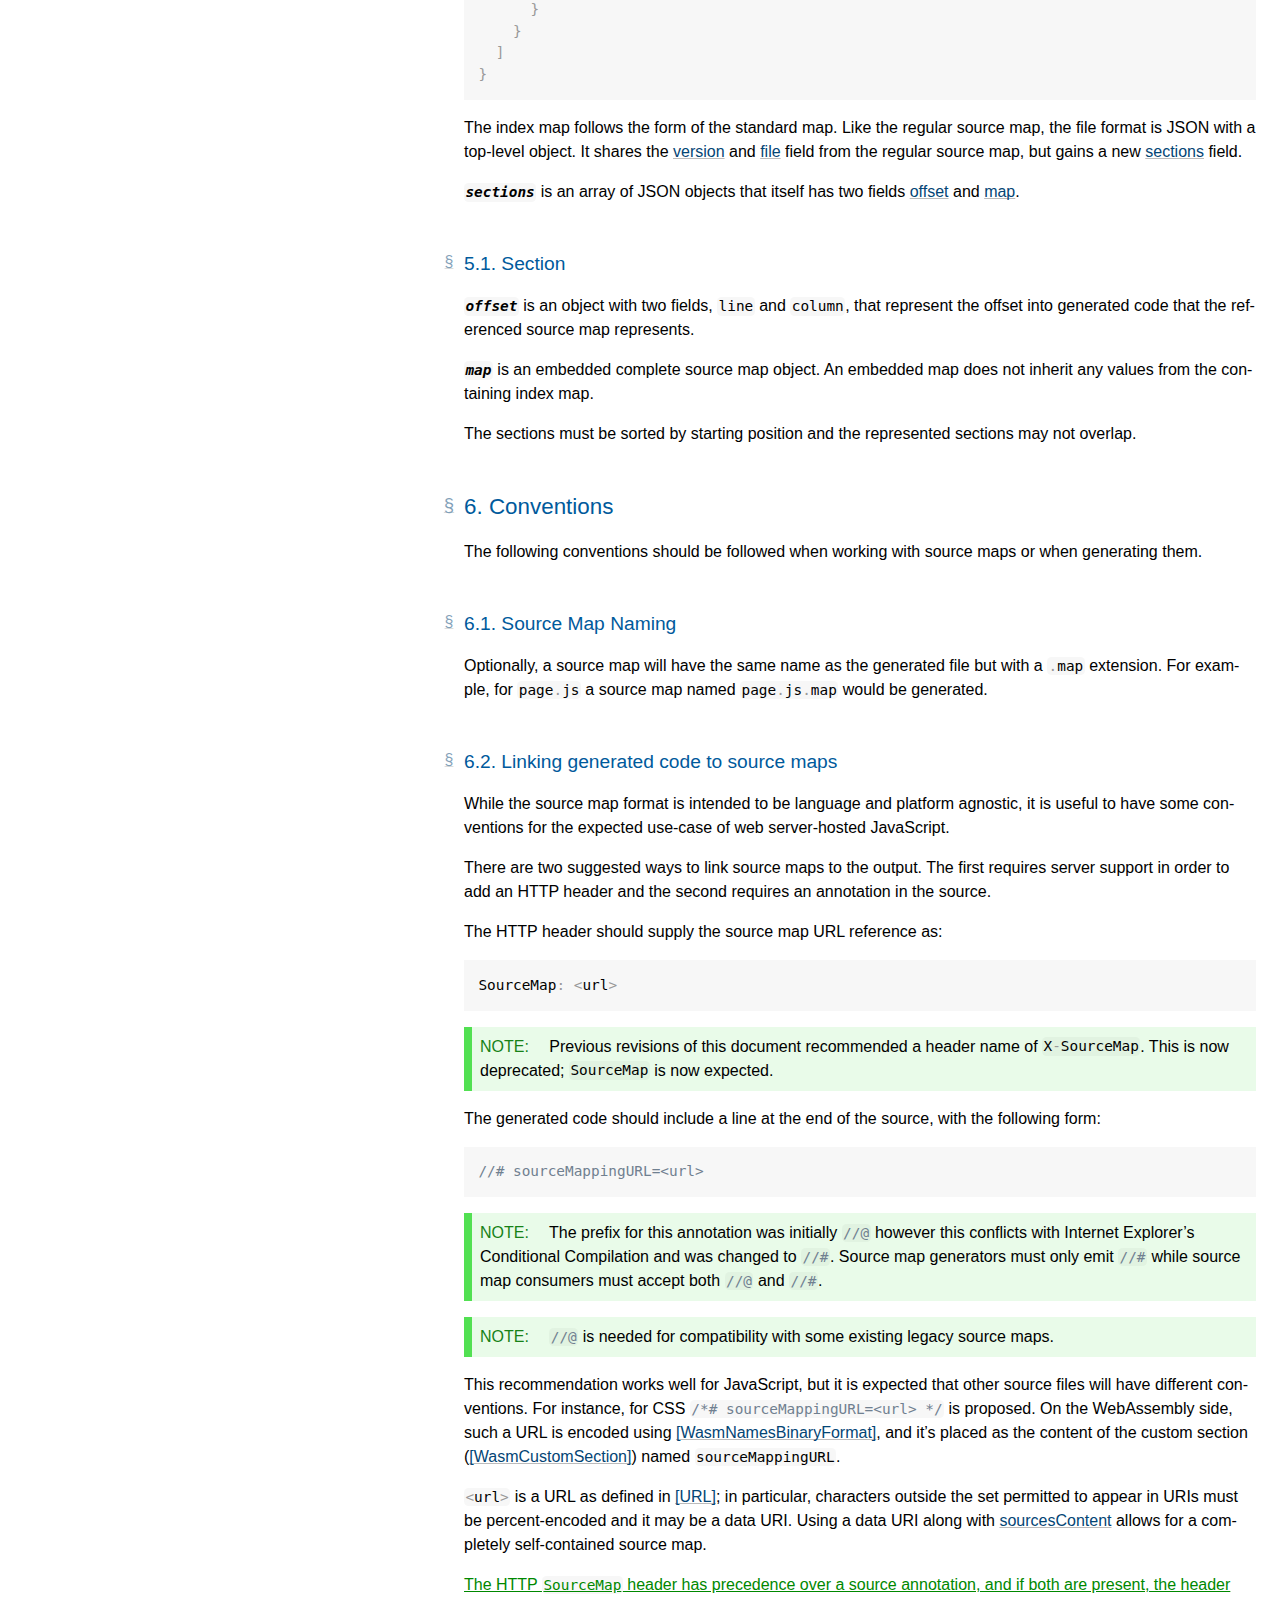
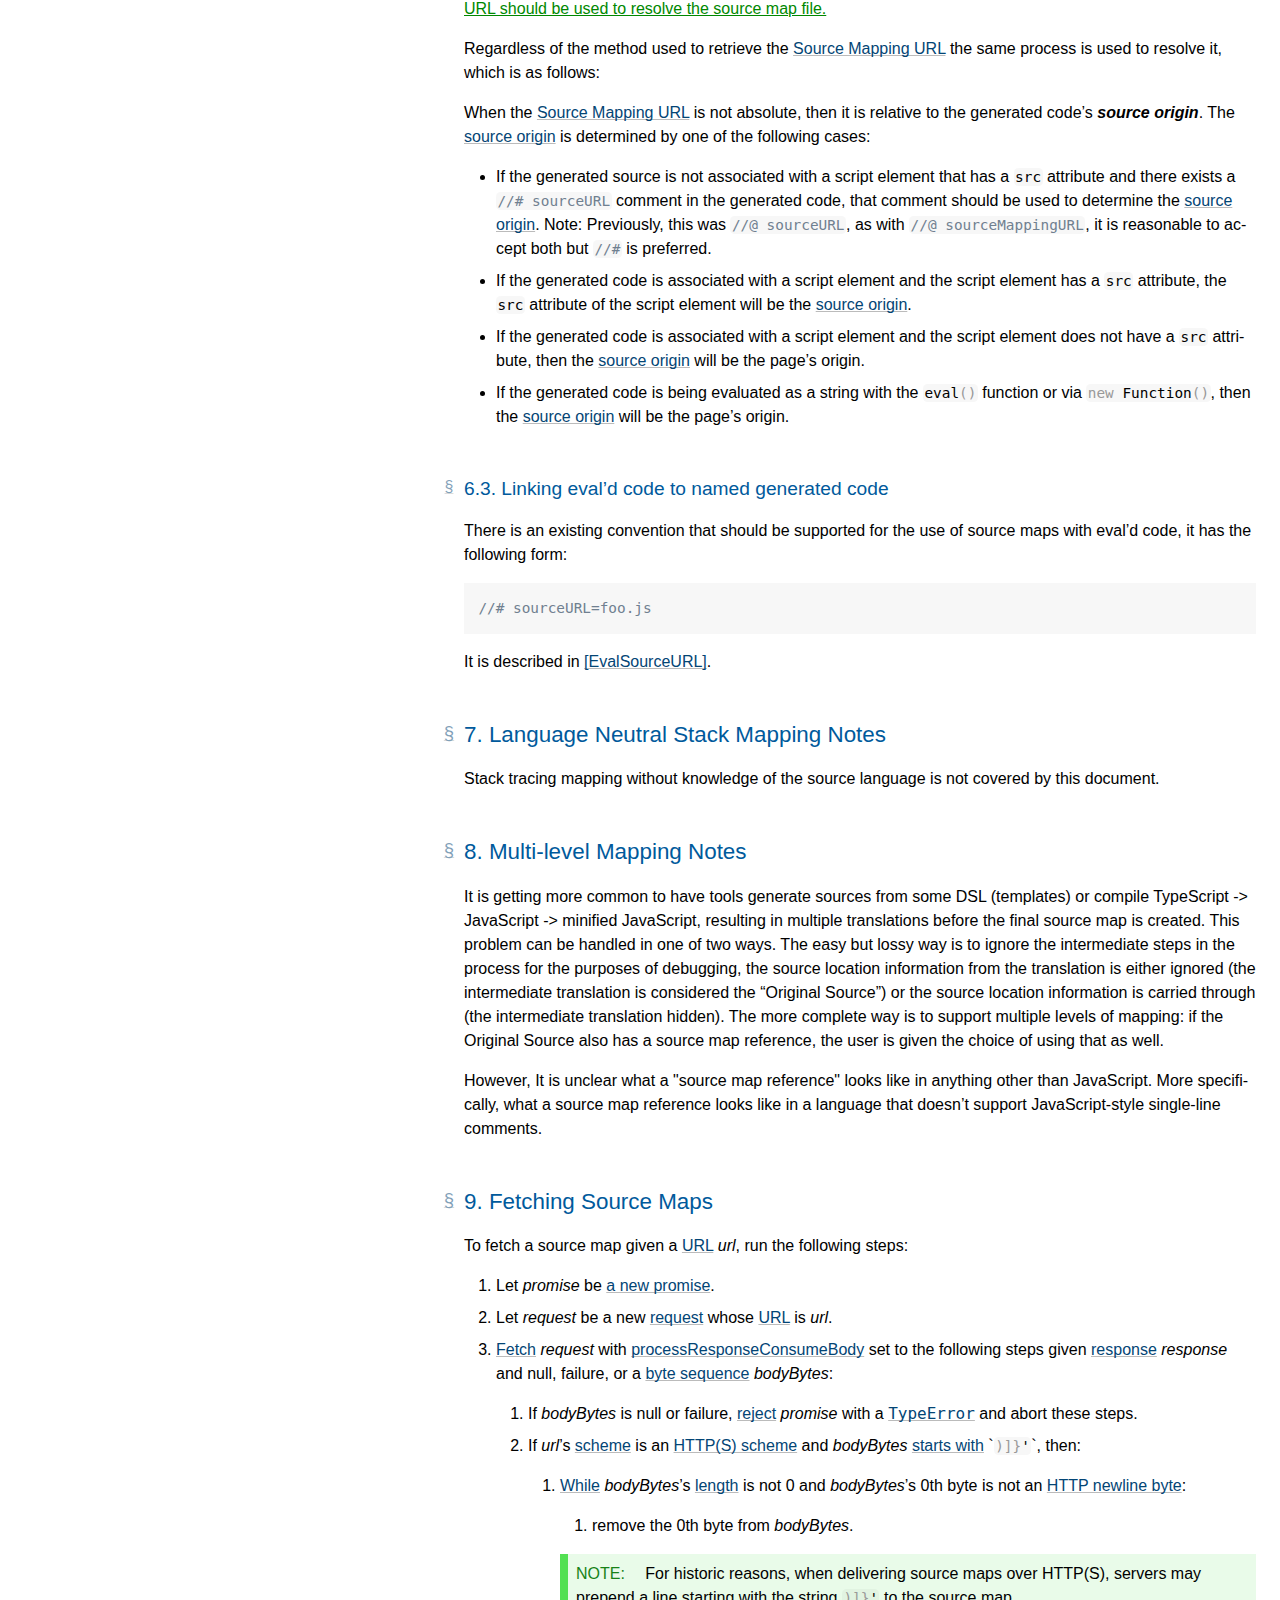
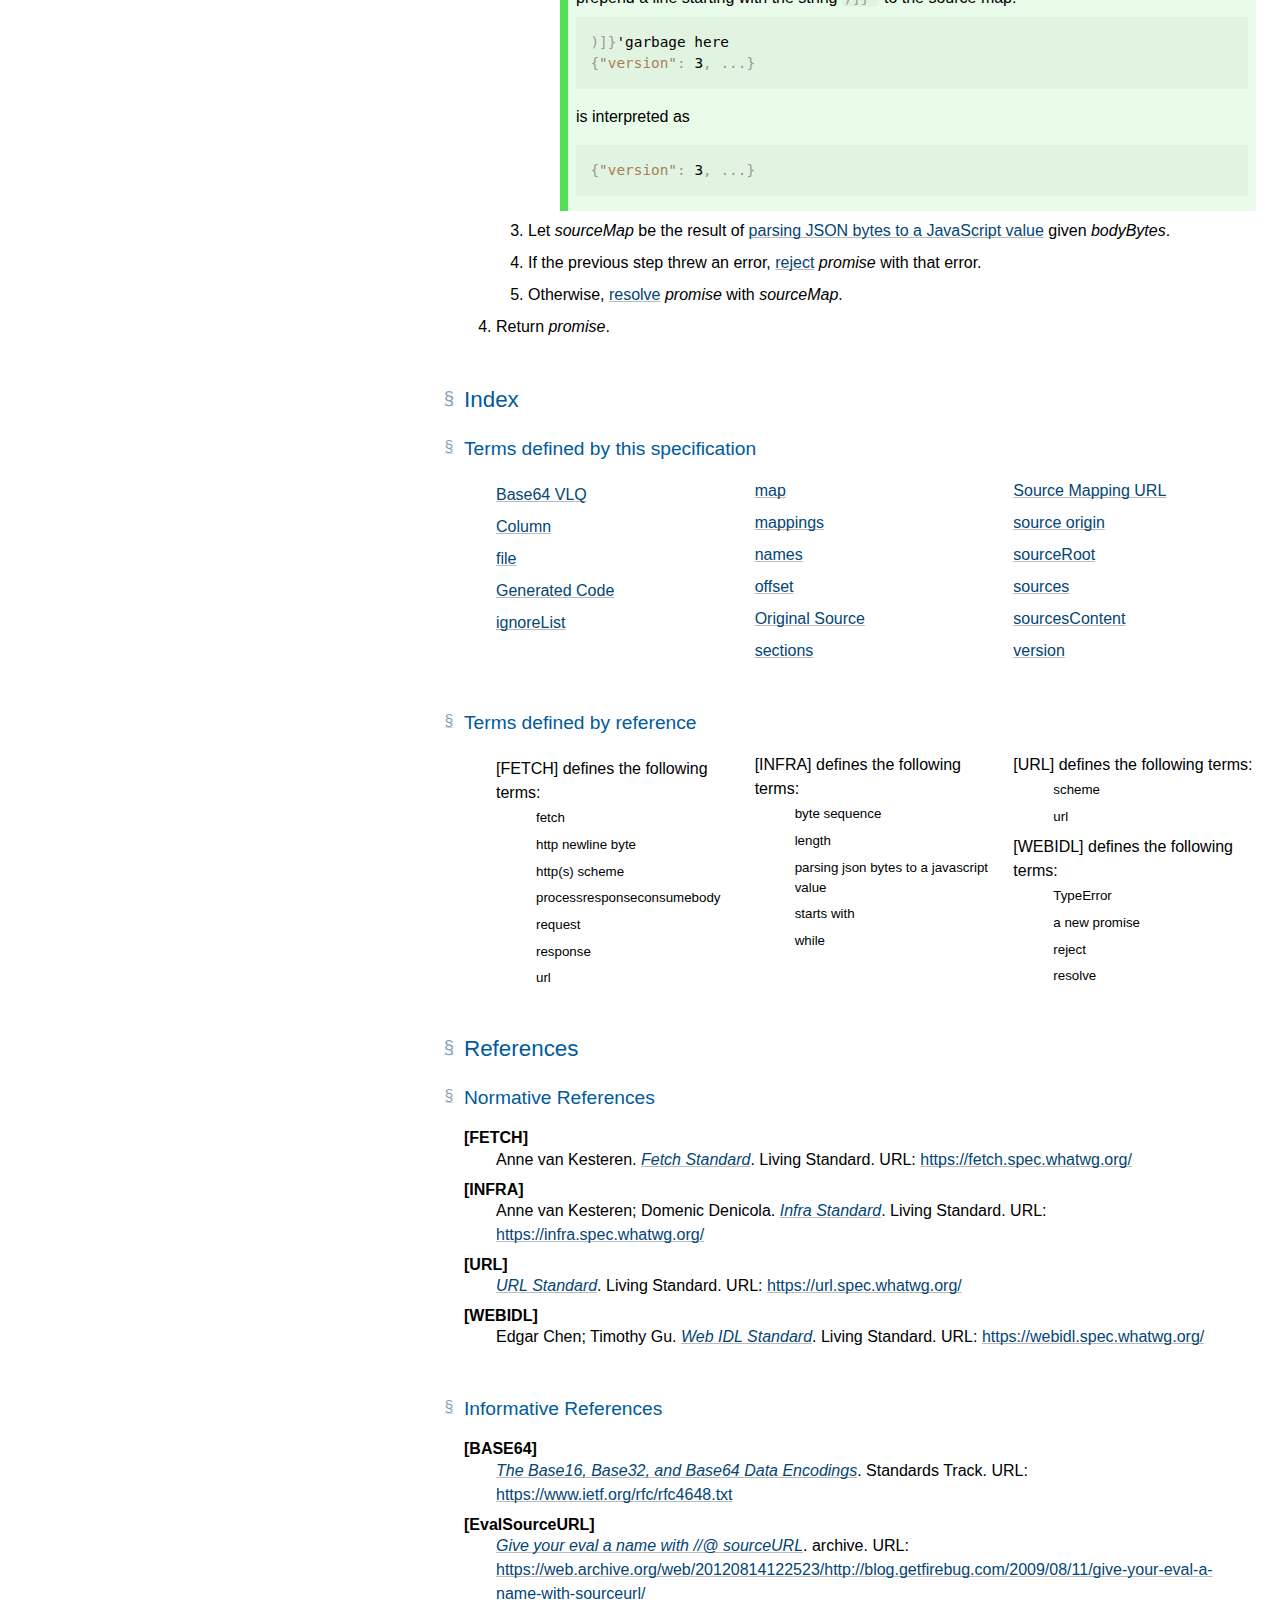
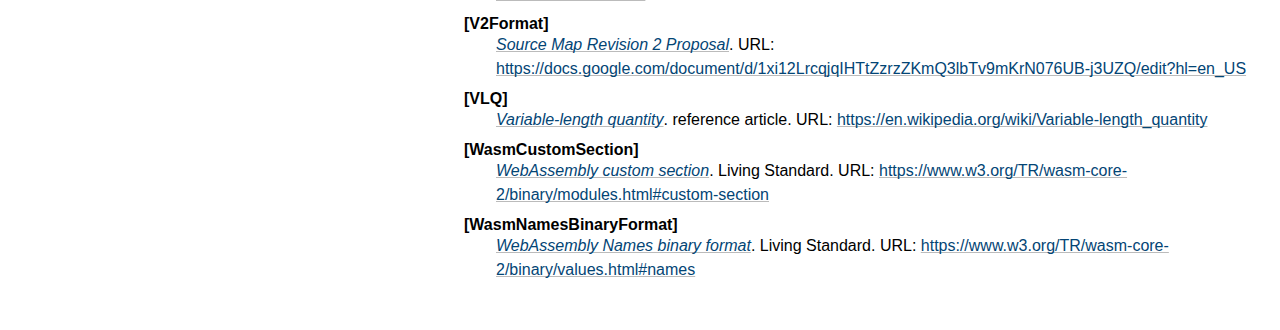
==== commit b719bf76: "Use `fetch` infrastructure to fetch source maps (#27)" ====
--- a/index.html
+++ b/index.html
@@ -1488,9 +1488,9 @@
 		}
 	}
 </style>
-  <meta content="Bikeshed version b06c00b8e, updated Tue Jul 11 13:41:16 2023 -0700" name="generator">
+  <meta content="Bikeshed version 86799f960, updated Thu Jan 25 15:11:40 2024 -0800" name="generator">
   <link href="https://source-map.github.io/source-map-spec/" rel="canonical">
-  <meta content="658504577944ff2d1c2d1cc3eae87508d9da083c" name="document-revision">
+  <meta content="9cec4a83ec06661ef67edb73a9efb8fa81db2467" name="revision">
 <style>/* Boilerplate: style-autolinks */
 .css.css, .property.property, .descriptor.descriptor {
     color: var(--a-normal-text);
@@ -1562,7 +1562,6 @@
 }
 </style>
 <style>/* Boilerplate: style-colors */
-
 /* Any --*-text not paired with a --*-bg is assumed to have a transparent bg */
 :root {
     color-scheme: light dark;
@@ -1816,11 +1815,15 @@
 :root {
     --dfnpanel-bg: #ddd;
     --dfnpanel-text: var(--text);
+    --dfnpanel-target-bg: #ffc;
+    --dfnpanel-target-outline: orange;
 }
 @media (prefers-color-scheme: dark) {
     :root {
         --dfnpanel-bg: #222;
         --dfnpanel-text: var(--text);
+        --dfnpanel-target-bg: #333;
+        --dfnpanel-target-outline: silver;
     }
 }
 .dfn-panel {
@@ -1843,11 +1846,13 @@
 .dfn-panel > b { display: block; }
 .dfn-panel a { color: var(--dfnpanel-text); }
 .dfn-panel a:not(:hover) { text-decoration: none !important; border-bottom: none !important; }
+.dfn-panel a:focus {
+    outline: 5px auto Highlight;
+    outline: 5px auto -webkit-focus-ring-color;
+}
 .dfn-panel > b + b { margin-top: 0.25em; }
 .dfn-panel ul { padding: 0 0 0 1em; list-style: none; }
 .dfn-panel li a {
-    white-space: pre;
-    display: inline-block;
     max-width: calc(300px - 1.5em - 1em);
     overflow: hidden;
     text-overflow: ellipsis;
@@ -1856,14 +1861,79 @@
 .dfn-panel.activated {
     display: inline-block;
     position: fixed;
-    left: .5em;
+    left: 8px;
     bottom: 2em;
     margin: 0 auto;
     max-width: calc(100vw - 1.5em - .4em - .5em);
     max-height: 30vh;
-}
-
-.dfn-paneled[role="button"] { cursor: pointer; }
+    transition: left 1s ease-out, bottom 1s ease-out;
+}
+
+.dfn-panel .link-item:hover {
+    text-decoration: underline;
+}
+.dfn-panel .link-item .copy-icon {
+    opacity: 0;
+}
+.dfn-panel .link-item:hover .copy-icon,
+.dfn-panel .link-item .copy-icon:focus {
+    opacity: 1;
+}
+
+.dfn-panel .copy-icon {
+    display: inline-block;
+    margin-right: 0.5em;
+    width: 0.85em;
+    height: 1em;
+    border-radius: 3px;
+    background-color: #ccc;
+    cursor: pointer;
+}
+
+.dfn-panel .copy-icon .icon {
+    width: 100%;
+    height: 100%;
+    background-color: #fff;
+    display: flex;
+    justify-content: center;
+    align-items: center;
+    position: relative;
+}
+
+.dfn-panel .copy-icon .icon::before {
+    content: "";
+    position: absolute;
+    top: 0;
+    left: 0;
+    width: 100%;
+    height: 100%;
+    border: 1px solid black;
+    background-color: #ccc;
+    opacity: 0.25;
+    transform: translate(3px, -3px);
+}
+
+.dfn-panel .copy-icon:active .icon::before {
+    opacity: 1;
+}
+
+.dfn-paneled[role="button"] { cursor: help; }
+
+.highlighted {
+    animation: target-fade 3s;
+}
+
+@keyframes target-fade {
+    from {
+        background-color: var(--dfnpanel-target-bg);
+        outline: 5px solid var(--dfnpanel-target-outline);
+    }
+    to {
+        color: var(--a-normal-text);
+        background-color: transparent;
+        outline: transparent;
+    }
+}
 </style>
 <style>/* Boilerplate: style-issues */
 a[href].issue-return {
@@ -1884,8 +1954,40 @@
     margin-bottom: 0;
 }
 </style>
+<style>/* Boilerplate: style-ref-hints */
+:root {
+    --ref-hint-bg: #ddd;
+    --ref-hint-text: var(--text);
+}
+@media (prefers-color-scheme: dark) {
+    :root {
+        --ref-hint-bg: #222;
+        --ref-hint-text: var(--text);
+    }
+}
+
+.ref-hint {
+    display: inline-block;
+    position: absolute;
+    z-index: 35;
+    width: 20em;
+    width: 300px;
+    height: auto;
+    max-height: 500px;
+    overflow: auto;
+    padding: 0.5em 0.5em;
+    font: small Helvetica Neue, sans-serif, Droid Sans Fallback;
+    background: var(--ref-hint-bg);
+    color: var(--ref-hint-text);
+    border: outset 0.2em;
+    white-space: normal; /* in case it's moved into a pre */
+}
+
+.ref-hint * { margin: 0; padding: 0; text-indent: 0; }
+
+.ref-hint ul { padding: 0 0 0 1em; list-style: none; }
+</style>
 <style>/* Boilerplate: style-selflinks */
-
 :root {
     --selflink-text: white;
     --selflink-bg: gray;
@@ -1945,7 +2047,6 @@
 dfn > a.self-link::before      { content: "#"; }
 </style>
 <style>/* Boilerplate: style-syntax-highlighting */
-
 code.highlight { padding: .1em; border-radius: .3em; }
 pre.highlight, pre > code.highlight { display: block; padding: 1em; margin: .5em 0; overflow: auto; border-radius: 0; }
 
@@ -2002,7 +2103,6 @@
 c-[vg] { color: #0077aa } /* Name.Variable.Global */
 c-[vi] { color: #0077aa } /* Name.Variable.Instance */
 c-[il] { color: #000000 } /* Literal.Number.Integer.Long */
-
 
 @media (prefers-color-scheme: dark) {
     .highlight:not(.idl) { background: rgba(255, 255, 255, .05); }
@@ -2071,7 +2171,7 @@
   <div class="head">
    <p data-fill-with="logo"></p>
    <h1 class="p-name no-ref" id="title">Source Map</h1>
-   <h2 class="no-num no-toc no-ref heading settled" id="profile-and-date"><span class="content">Stage 0: Strawman, <time class="dt-updated" datetime="2023-07-18">18 July 2023</time></span></h2>
+   <h2 class="no-num no-toc no-ref heading settled" id="profile-and-date"><span class="content">Stage 0: Strawman, <time class="dt-updated" datetime="2024-01-25">25 January 2024</time></span></h2>
    <div data-fill-with="spec-metadata">
     <dl>
      <dt>This version:
@@ -2104,11 +2204,8 @@
      <ol class="toc">
       <li><a href="#mappings-structure"><span class="secno">4.1</span> <span class="content">Mappings Structure</span></a>
       <li><a href="#resolving-sources"><span class="secno">4.2</span> <span class="content">Resolving Sources</span></a>
-      <li><a href="#encoding"><span class="secno">4.3</span> <span class="content">Encoding</span></a>
-      <li><a href="#compression"><span class="secno">4.4</span> <span class="content">Compression</span></a>
-      <li><a href="#extensions"><span class="secno">4.5</span> <span class="content">Extensions</span></a>
-      <li><a href="#known-extensions"><span class="secno">4.6</span> <span class="content">Known Extensions</span></a>
-      <li><a href="#notes-on-file-offsets"><span class="secno">4.7</span> <span class="content">Notes on File Offsets</span></a>
+      <li><a href="#extensions"><span class="secno">4.3</span> <span class="content">Extensions</span></a>
+      <li><a href="#notes-on-file-offsets"><span class="secno">4.4</span> <span class="content">Notes on File Offsets</span></a>
      </ol>
     <li>
      <a href="#index-map"><span class="secno">5</span> <span class="content">Index Map</span></a>
@@ -2124,15 +2221,17 @@
      </ol>
     <li><a href="#language-neutral-stack-mapping-notes"><span class="secno">7</span> <span class="content">Language Neutral Stack Mapping Notes</span></a>
     <li><a href="#multi-level-mapping-notes"><span class="secno">8</span> <span class="content">Multi-level Mapping Notes</span></a>
-    <li><a href="#json-over-http-transport"><span class="secno">9</span> <span class="content">JSON over HTTP Transport</span></a>
+    <li><a href="#fetching-source-maps"><span class="secno">9</span> <span class="content">Fetching Source Maps</span></a>
     <li>
      <a href="#index"><span class="secno"></span> <span class="content">Index</span></a>
      <ol class="toc">
       <li><a href="#index-defined-here"><span class="secno"></span> <span class="content">Terms defined by this specification</span></a>
+      <li><a href="#index-defined-elsewhere"><span class="secno"></span> <span class="content">Terms defined by reference</span></a>
      </ol>
     <li>
      <a href="#references"><span class="secno"></span> <span class="content">References</span></a>
      <ol class="toc">
+      <li><a href="#normative"><span class="secno"></span> <span class="content">Normative References</span></a>
       <li><a href="#informative"><span class="secno"></span> <span class="content">Informative References</span></a>
      </ol>
    </ol>
@@ -2180,11 +2279,12 @@
 the location of a source map from the <a data-link-type="dfn" href="#generated-code" id="ref-for-generated-code">Generated code</a>.</p>
    <ins><dfn class="dfn-paneled" data-dfn-type="dfn" data-noexport id="column">Column</dfn> is the 0 (zero) indexed offsets within a line of the
 generated code measured.  The definition for columns in source maps can depend on
-the format.  For JavaScript and CSS based source maps are defined to be in
+the content type.  For JavaScript and CSS based source maps are defined to be in
 UTF-16 code units analogous to JavaScript string indexes.  That means that
 "A" (<code class="highlight">LATIN CAPITAL LETTER A</code>) measures 1 code unit, and "🔥" (<code class="highlight">FIRE</code>) measures
-2 code units. Source maps for other formats (for instance WebAssembly) might
-diverge from this. </ins>
+2 code units.  For WebAssembly, columns are defined as byte offsets from the beginning 
+of the binary content (and there is only one group representing a line).  Source maps
+for other content types might diverge from this. </ins>
    <h2 class="heading settled" data-level="3" id="general-goals"><span class="secno">3. </span><span class="content">General Goals</span><a class="self-link" href="#general-goals"></a></h2>
    <p><mark>The goals for the v3 format of Source Maps</mark></p>
    <ul>
@@ -2205,7 +2305,8 @@
   <c- f>"sources"</c-><c- p>:</c-> <c- p>[</c-><c- u>"foo.js"</c-><c- p>,</c-> <c- u>"bar.js"</c-><c- p>],</c->
   <c- f>"sourcesContent"</c-><c- p>:</c-> <c- p>[</c-><c- kc>null</c-><c- p>,</c-> <c- kc>null</c-><c- p>],</c->
   <c- f>"names"</c-><c- p>:</c-> <c- p>[</c-><c- u>"src"</c-><c- p>,</c-> <c- u>"maps"</c-><c- p>,</c-> <c- u>"are"</c-><c- p>,</c-> <c- u>"fun"</c-><c- p>],</c->
-  <c- f>"mappings"</c-><c- p>:</c-> <c- u>"A,AAAB;;ABCDE;"</c->
+  <c- f>"mappings"</c-><c- p>:</c-> <c- f>"A,AAAB;;ABCDE"</c->
+  <c- f>"ignoreList"</c-><c- p>:</c-> <c- p>[</c-><c- mi>0</c-><c- p>]</c->
 <c- p>}</c->
 </pre>
    <p class="note" role="note"><span class="marker">Note:</span> The previous specification suggested an order to the keys in this file, but
@@ -2214,22 +2315,28 @@
    <p><dfn class="dfn-paneled" data-dfn-type="dfn" data-noexport id="version"><code class="highlight">version</code></dfn> is the version field which is always the number <code class="highlight"><c- mf>3</c-></code> as an integer.</p>
    <p><dfn class="dfn-paneled" data-dfn-type="dfn" data-noexport id="file"><code class="highlight">file</code></dfn> an optional name of the generated code
 that this source map is associated with. <mark>It’s not specified if this can
-be a URL, relative path name, or just a base name. As such has a mostly informal
+be a URL, relative path name, or just a base name. As such it has a mostly informal
 character.</mark></p>
    <p><dfn class="dfn-paneled" data-dfn-type="dfn" data-noexport id="sourceroot"><code class="highlight">sourceRoot</code></dfn> an optional source root,
 useful for relocating source files on a server or removing repeated values in
-the "sources" entry.  This value is prepended to the individual entries in the
+the <a data-link-type="dfn" href="#sources" id="ref-for-sources">sources</a> entry.  This value is prepended to the individual entries in the
 "source" field.</p>
    <p><dfn class="dfn-paneled" data-dfn-type="dfn" data-noexport id="sources"><code class="highlight">sources</code></dfn> is a list of original sources
-used by the "mappings" entry.  Each entry is either a string that is a
+used by the <a data-link-type="dfn" href="#mappings" id="ref-for-mappings">mappings</a> entry.  Each entry is either a string that is a
 (potentially relative) URL or <code class="highlight"><c- kc>null</c-></code> if the source name is not known.</p>
    <p><dfn class="dfn-paneled" data-dfn-type="dfn" data-noexport id="sourcescontent"><code class="highlight">sourcesContent</code></dfn> an optional list
 of source content (that is the <a data-link-type="dfn" href="#original-source" id="ref-for-original-source">Original Source</a>), useful when the "source"
-can’t be hosted.  The contents are listed in the same order as the <a data-link-type="dfn" href="#sources" id="ref-for-sources">sources</a>. <code class="highlight"><c- kc>null</c-></code> may be used if some original sources should be retrieved by name.</p>
-   <p><dfn class="dfn-paneled" data-dfn-type="dfn" data-noexport id="names"><code class="highlight">names</code></dfn> a list of symbol names used by the <a data-link-type="dfn" href="#mappings" id="ref-for-mappings">mappings</a> entry.</p>
+can’t be hosted.  The contents are listed in the same order as the <a data-link-type="dfn" href="#sources" id="ref-for-sources①">sources</a>. <code class="highlight"><c- kc>null</c-></code> may be used if some original sources should be retrieved by name.</p>
+   <p><dfn class="dfn-paneled" data-dfn-type="dfn" data-noexport id="names"><code class="highlight">names</code></dfn> a list of symbol names used by the <a data-link-type="dfn" href="#mappings" id="ref-for-mappings①">mappings</a> entry.</p>
    <p><dfn class="dfn-paneled" data-dfn-type="dfn" data-noexport id="mappings"><code class="highlight">mappings</code></dfn> a string with the encoded mapping data (see <a href="#mappings-structure">§ 4.1 Mappings Structure</a>).</p>
+   <p><dfn class="dfn-paneled" data-dfn-type="dfn" data-noexport id="ignorelist"><code class="highlight">ignoreList</code></dfn> an optional list of indices of files that
+should be considered third party code, such as framework code or bundler-generated code. This 
+allows developer tools to avoid code that developers likely don’t want to see
+or step through, without requiring developers to configure this beforehand.
+It refers to the <a data-link-type="dfn" href="#sources" id="ref-for-sources②">sources</a> array and lists the indices of all the known third-party sources
+in the source map. Some browsers may also use the deprecated <code class="highlight">x_google_ignoreList</code> field if <code class="highlight">ignoreList</code> is not present.</p>
    <h3 class="heading settled" data-level="4.1" id="mappings-structure"><span class="secno">4.1. </span><span class="content">Mappings Structure</span><a class="self-link" href="#mappings-structure"></a></h3>
-   <p>The <a data-link-type="dfn" href="#mappings" id="ref-for-mappings①">mappings</a> data is broken down as follows:</p>
+   <p>The <a data-link-type="dfn" href="#mappings" id="ref-for-mappings②">mappings</a> data is broken down as follows:</p>
    <ul>
     <li data-md>
      <p>each group representing a line in the generated file is separated by a semicolon (<code class="highlight"><c- p>;</c-></code>)</p>
@@ -2244,10 +2351,10 @@
      <p>The zero-based starting <a data-link-type="dfn" href="#column" id="ref-for-column">column</a> of the line in the generated code that the segment represents.
 If this is the first field of the first segment, or the first segment following a new generated
 line (<code class="highlight"><c- p>;</c-></code>), then this field holds the whole <a data-link-type="dfn" href="#base64-vlq" id="ref-for-base64-vlq">Base64 VLQ</a>.  Otherwise, this field contains
-a <a data-link-type="dfn" href="#base64-vlq" id="ref-for-base64-vlq①">Base64 VLQ</a> that is relative to the previous occurrence of this field.  _Note that this
-is different than the fields below because the previous value is reset after every generated line._</p>
+a <a data-link-type="dfn" href="#base64-vlq" id="ref-for-base64-vlq①">Base64 VLQ</a> that is relative to the previous occurrence of this field. <em>Note that this
+is different than the fields below because the previous value is reset after every generated line.</em></p>
     <li data-md>
-     <p>If present, a zero-based index into the <a data-link-type="dfn" href="#sources" id="ref-for-sources①">sources</a> list. This field is a <a data-link-type="dfn" href="#base64-vlq" id="ref-for-base64-vlq②">Base64 VLQ</a> relative to the previous occurrence of this field, unless this is the first occurrence of this
+     <p>If present, a zero-based index into the <a data-link-type="dfn" href="#sources" id="ref-for-sources③">sources</a> list. This field is a <a data-link-type="dfn" href="#base64-vlq" id="ref-for-base64-vlq②">Base64 VLQ</a> relative to the previous occurrence of this field, unless this is the first occurrence of this
 field, in which case the whole value is represented.</p>
     <li data-md>
      <p>If present, the zero-based starting line in the original source is represented.  This field is a <a data-link-type="dfn" href="#base64-vlq" id="ref-for-base64-vlq③">Base64 VLQ</a> relative to the previous occurrence of this field, unless this is the first
@@ -2268,26 +2375,11 @@
    <h3 class="heading settled" data-level="4.2" id="resolving-sources"><span class="secno">4.2. </span><span class="content">Resolving Sources</span><a class="self-link" href="#resolving-sources"></a></h3>
    <p>If the sources are not absolute URLs after prepending the <a data-link-type="dfn" href="#sourceroot" id="ref-for-sourceroot">sourceRoot</a>, the sources are
 resolved relative to the SourceMap (like resolving the script <code class="highlight">src</code> attribute in an HTML document).</p>
-   <h3 class="heading settled" data-level="4.3" id="encoding"><span class="secno">4.3. </span><span class="content">Encoding</span><a class="self-link" href="#encoding"></a></h3>
-   <p>For simplicity, the character set encoding is always UTF-8.</p>
-   <h3 class="heading settled" data-level="4.4" id="compression"><span class="secno">4.4. </span><span class="content">Compression</span><a class="self-link" href="#compression"></a></h3>
-   <p>The file is allowed to be GZIP compressed.   It is not expected that in-browser consumers of
-the source map will support GZIP compression directly but that they will consume an
-uncompressed map that may be GZIP’d for transport.</p>
-   <h3 class="heading settled" data-level="4.5" id="extensions"><span class="secno">4.5. </span><span class="content">Extensions</span><a class="self-link" href="#extensions"></a></h3>
-   <p>Additional fields may be added to the top-level source map provided the fields begin with the <code class="highlight">x_</code> naming convention.  It is expected that the extensions would be classified by the
-organization providing the extension, such as <code class="highlight">x_google_linecount</code>.    Field names outside
-the <code class="highlight">x_</code> namespace are reserved for future revisions.  It is recommended that fields be
-namespaced by domain, i.e. <code class="highlight">x_com_google_gwt_linecount</code>.</p>
-   <h3 class="heading settled" data-level="4.6" id="known-extensions"><span class="secno">4.6. </span><span class="content">Known Extensions</span><a class="self-link" href="#known-extensions"></a></h3>
-   <p><dfn data-dfn-type="dfn" data-export id="x_google_linecount"><code class="highlight">x_google_linecount</code><a class="self-link" href="#x_google_linecount"></a></dfn> The number of lines represented by this source map.</p>
-   <p><dfn data-dfn-type="dfn" data-export id="x_google_ignorelist"><code class="highlight">x_google_ignoreList</code><a class="self-link" href="#x_google_ignorelist"></a></dfn> Identifies third-party sources (such as framework
-code or bundler-generated code), allowing developers to avoid code that they don’t want to see
-or step through, without having to configure this beforehand.</p>
-   <p>It refers to the <a data-link-type="dfn" href="#sources" id="ref-for-sources②">sources</a> array and lists the indices of all the known third-party sources
-in that source map.  When parsing the source map, developer tools can use this to determine
-sections of the code that the browser loads and runs that could be automatically ignore-listed.</p>
-   <h3 class="heading settled" data-level="4.7" id="notes-on-file-offsets"><span class="secno">4.7. </span><span class="content">Notes on File Offsets</span><a class="self-link" href="#notes-on-file-offsets"></a></h3>
+   <h3 class="heading settled" data-level="4.3" id="extensions"><span class="secno">4.3. </span><span class="content">Extensions</span><a class="self-link" href="#extensions"></a></h3>
+   <p>Source map consumers must ignore any additional unrecognized properties, rather than causing the
+source map to be rejected, so that additional features can be added to this format without
+breaking existing users.</p>
+   <h3 class="heading settled" data-level="4.4" id="notes-on-file-offsets"><span class="secno">4.4. </span><span class="content">Notes on File Offsets</span><a class="self-link" href="#notes-on-file-offsets"></a></h3>
    <p>Using file offsets was considered but rejected in favor of using line/column data to avoid becoming
 misaligned with the original due to platform-specific line endings.</p>
    <h2 class="heading settled" data-level="5" id="index-map"><span class="secno">5. </span><span class="content">Index Map</span><a class="self-link" href="#index-map"></a></h2>
@@ -2304,7 +2396,7 @@
         <c- f>"file"</c-><c- p>:</c-> <c- u>"section.js"</c-><c- p>,</c->
         <c- f>"sources"</c-><c- p>:</c-> <c- p>[</c-><c- u>"foo.js"</c-><c- p>,</c-> <c- u>"bar.js"</c-><c- p>],</c->
         <c- f>"names"</c-><c- p>:</c-> <c- p>[</c-><c- u>"src"</c-><c- p>,</c-> <c- u>"maps"</c-><c- p>,</c-> <c- u>"are"</c-><c- p>,</c-> <c- u>"fun"</c-><c- p>],</c->
-        <c- f>"mappings"</c-><c- p>:</c-> <c- u>"AAAA,E;;ABCDE;"</c->
+        <c- f>"mappings"</c-><c- p>:</c-> <c- u>"AAAA,E;;ABCDE"</c->
       <c- p>}</c->
     <c- p>},</c->
     <c- p>{</c->
@@ -2314,7 +2406,7 @@
         <c- f>"file"</c-><c- p>:</c-> <c- u>"another_section.js"</c-><c- p>,</c->
         <c- f>"sources"</c-><c- p>:</c-> <c- p>[</c-><c- u>"more.js"</c-><c- p>],</c->
         <c- f>"names"</c-><c- p>:</c-> <c- p>[</c-><c- u>"more"</c-><c- p>,</c-> <c- u>"is"</c-><c- p>,</c-> <c- u>"better"</c-><c- p>],</c->
-        <c- f>"mappings"</c-><c- p>:</c-> <c- u>"AAAA,E;AACA,C;ABCDE;"</c->
+        <c- f>"mappings"</c-><c- p>:</c-> <c- u>"AAAA,E;AACA,C;ABCDE"</c->
       <c- p>}</c->
     <c- p>}</c->
   <c- p>]</c->
@@ -2339,28 +2431,29 @@
    <p>Optionally, a source map will have the same name as the generated file but with a <code class="highlight"><c- p>.</c->map</code> extension.  For example, for <code class="highlight">page<c- p>.</c->js</code> a source map named <code class="highlight">page<c- p>.</c->js<c- p>.</c->map</code> would be generated.</p>
    <h3 class="heading settled" data-level="6.2" id="linking-generated-code"><span class="secno">6.2. </span><span class="content">Linking generated code to source maps</span><a class="self-link" href="#linking-generated-code"></a></h3>
    <p>While the source map format is intended to be language and platform agnostic, it is useful
-to have some conventions for the expected use-case of web server-hosted javascript.</p>
-   <p>There are two suggested ways to link source maps to the output.  The first requires a server
-support to add a HTTP header and the second requires an annotation in the source.</p>
+to have some conventions for the expected use-case of web server-hosted JavaScript.</p>
+   <p>There are two suggested ways to link source maps to the output.  The first requires server
+support in order to add an HTTP header and the second requires an annotation in the source.</p>
    <p>The HTTP header should supply the source map URL reference as:</p>
 <pre class="highlight">SourceMap<c- o>:</c-> <c- o>&lt;</c->url<c- o>></c->
 </pre>
-   <p class="note" role="note"><span class="marker">Note:</span> previous revisions of this document recommended a header name of <code class="highlight">X<c- o>-</c->SourceMap</code>.  This
+   <p class="note" role="note"><span class="marker">Note:</span> Previous revisions of this document recommended a header name of <code class="highlight">X<c- o>-</c->SourceMap</code>.  This
 is now deprecated; <code class="highlight">SourceMap</code> is now expected.</p>
    <p>The generated code should include a line at the end of the source, with the following form:</p>
 <pre class="highlight"><c- c1>//# sourceMappingURL=&lt;url></c->
 </pre>
    <p class="note" role="note"><span class="marker">Note:</span> The prefix for this annotation was initially <code class="highlight"><c- c1>//@</c-></code> however this conflicts with Internet
-Explorer’s Conditional Compilation and was changed to <code class="highlight"><c- c1>//#</c-></code>.  It is reasonable for tools to
-also accept <code class="highlight"><c- c1>//@</c-></code> but <code class="highlight"><c- c1>//#</c-></code> is preferred.</p>
-   <p>This recommendation works well for JavaScript, it is expected that other source files will
-have different conventions.  For instance, for CSS <code class="highlight"><c- d>/*# sourceMappingURL=&lt;url> */</c-></code> is proposed.</p>
+Explorer’s Conditional Compilation and was changed to <code class="highlight"><c- c1>//#</c-></code>. Source map generators must only emit <code class="highlight"><c- c1>//#</c-></code> while source map consumers must accept both <code class="highlight"><c- c1>//@</c-></code> and <code class="highlight"><c- c1>//#</c-></code>.</p>
+   <p class="note" role="note"><span class="marker">Note:</span> <code class="highlight"><c- c1>//@</c-></code> is needed for compatibility with some existing legacy source maps.</p>
+   <p>This recommendation works well for JavaScript, but it is expected that other source files will
+have different conventions.  For instance, for CSS <code class="highlight"><c- d>/*# sourceMappingURL=&lt;url> */</c-></code> is proposed.
+On the WebAssembly side, such a URL is encoded using <a data-link-type="biblio" href="#biblio-wasmnamesbinaryformat" title="WebAssembly Names binary format">[WasmNamesBinaryFormat]</a>, and it’s placed as the content of the custom section (<a data-link-type="biblio" href="#biblio-wasmcustomsection" title="WebAssembly custom section">[WasmCustomSection]</a>) named <code class="highlight">sourceMappingURL</code>.</p>
    <p><code class="highlight"><c- o>&lt;</c->url<c- o>></c-></code> is a URL as defined in <a data-link-type="biblio" href="#biblio-url" title="URL Standard">[URL]</a>; in particular,
 characters outside the set permitted to appear in URIs must be percent-encoded
 and it may be a data URI.  Using a data URI along with <a data-link-type="dfn" href="#sourcescontent" id="ref-for-sourcescontent">sourcesContent</a> allows
 for a completely self-contained source map.</p>
-   <ins>The HTTP <code class="highlight">SourceMap</code> header has precedence over source annotation, and if both are present,
-header URL should be used to resolve the source map file.</ins>
+   <ins>The HTTP <code class="highlight">SourceMap</code> header has precedence over a source annotation, and if both are present,
+the header URL should be used to resolve the source map file.</ins>
    <p>Regardless of the method used to retrieve the <a data-link-type="dfn" href="#source-mapping-url" id="ref-for-source-mapping-url">Source Mapping URL</a> the same
 process is used to resolve it, which is as follows:</p>
    <p>When the <a data-link-type="dfn" href="#source-mapping-url" id="ref-for-source-mapping-url①">Source Mapping URL</a> is not absolute, then it is relative to the generated code’s <dfn class="dfn-paneled" data-dfn-type="dfn" data-noexport id="source-origin">source origin</dfn>. The <a data-link-type="dfn" href="#source-origin" id="ref-for-source-origin">source origin</a> is determined by one of the following cases:</p>
@@ -2400,17 +2493,48 @@
    <p>However, It is unclear what a "source map reference" looks like in anything other than JavaScript.
 More specifically, what a source map reference looks like in a language that doesn’t support
 JavaScript-style single-line comments.</p>
-   <h2 class="heading settled" data-level="9" id="json-over-http-transport"><span class="secno">9. </span><span class="content">JSON over HTTP Transport</span><a class="self-link" href="#json-over-http-transport"></a></h2>
-   <p>For historic reasons, when delivering source maps over HTTP, servers may prepend a line
-starting with the string <code class="highlight"><c- p>)]}</c->'</code> to the source map.  A client fetching a source map via
-HTTP thus should check if the response starts with this string and then ignore the
-first line.</p>
+   <h2 class="heading settled" data-level="9" id="fetching-source-maps"><span class="secno">9. </span><span class="content">Fetching Source Maps</span><a class="self-link" href="#fetching-source-maps"></a></h2>
+   <p>To fetch a source map given a <a data-link-type="dfn" href="https://url.spec.whatwg.org/#concept-url" id="ref-for-concept-url">URL</a> <var>url</var>, run the following steps:</p>
+   <ol>
+    <li data-md>
+     <p>Let <var>promise</var> be <a data-link-type="dfn" href="https://webidl.spec.whatwg.org/#a-new-promise" id="ref-for-a-new-promise">a new promise</a>.</p>
+    <li data-md>
+     <p>Let <var>request</var> be a new <a data-link-type="dfn" href="https://fetch.spec.whatwg.org/#concept-request" id="ref-for-concept-request">request</a> whose <a data-link-type="dfn" href="https://fetch.spec.whatwg.org/#concept-request-url" id="ref-for-concept-request-url">URL</a> is <var>url</var>.</p>
+    <li data-md>
+     <p><a data-link-type="dfn" href="https://fetch.spec.whatwg.org/#concept-fetch" id="ref-for-concept-fetch">Fetch</a> <var>request</var> with <a data-link-type="dfn" href="https://fetch.spec.whatwg.org/#process-response-end-of-body" id="ref-for-process-response-end-of-body">processResponseConsumeBody</a> set to the following steps given <a data-link-type="dfn" href="https://fetch.spec.whatwg.org/#concept-response" id="ref-for-concept-response">response</a> <var>response</var> and null, failure, or a <a data-link-type="dfn" href="https://infra.spec.whatwg.org/#byte-sequence" id="ref-for-byte-sequence">byte sequence</a> <var>bodyBytes</var>:</p>
+     <ol>
+      <li data-md>
+       <p>If <var>bodyBytes</var> is null or failure, <a data-link-type="dfn" href="https://webidl.spec.whatwg.org/#reject" id="ref-for-reject">reject</a> <var>promise</var> with a <code class="idl"><a data-link-type="idl" href="https://webidl.spec.whatwg.org/#exceptiondef-typeerror" id="ref-for-exceptiondef-typeerror">TypeError</a></code> and abort these steps.</p>
+      <li data-md>
+       <p>If <var>url</var>’s <a data-link-type="dfn" href="https://url.spec.whatwg.org/#concept-url-scheme" id="ref-for-concept-url-scheme">scheme</a> is an <a data-link-type="dfn" href="https://fetch.spec.whatwg.org/#http-scheme" id="ref-for-http-scheme">HTTP(S) scheme</a> and <var>bodyBytes</var> <a data-link-type="dfn" href="https://infra.spec.whatwg.org/#byte-sequence-starts-with" id="ref-for-byte-sequence-starts-with">starts with</a> `<code class="highlight"><c- p>)]}</c->'</code>`, then:</p>
+       <ol>
+        <li data-md>
+         <p><a data-link-type="dfn" href="https://infra.spec.whatwg.org/#iteration-while" id="ref-for-iteration-while">While</a> <var>bodyBytes</var>’s <a data-link-type="dfn" href="https://infra.spec.whatwg.org/#byte-sequence-length" id="ref-for-byte-sequence-length">length</a> is not 0 and <var>bodyBytes</var>’s 0th byte is not an <a data-link-type="dfn" href="https://fetch.spec.whatwg.org/#http-newline-byte" id="ref-for-http-newline-byte">HTTP newline byte</a>:</p>
+         <ol>
+          <li data-md>
+           <p>remove the 0th byte from <var>bodyBytes</var>.</p>
+         </ol>
+         <div class="note" role="note">
+           <span class="marker">Note:</span> For historic reasons, when delivering source maps over HTTP(S), servers may prepend a line
+starting with the string <code class="highlight"><c- p>)]}</c->'</code> to the source map. 
 <pre class="highlight"><c- p>)]}</c->'garbage here
 <c- p>{</c-><c- u>"version"</c-><c- o>:</c-> <c- mf>3</c-><c- p>,</c-> <c- p>...}</c->
 </pre>
-   <p>Is to be interpreted as</p>
+          <p>is interpreted as</p>
 <pre class="highlight"><c- p>{</c-><c- u>"version"</c-><c- o>:</c-> <c- mf>3</c-><c- p>,</c-> <c- p>...}</c->
 </pre>
+         </div>
+       </ol>
+      <li data-md>
+       <p>Let <var>sourceMap</var> be the result of <a data-link-type="dfn" href="https://infra.spec.whatwg.org/#parse-json-bytes-to-a-javascript-value" id="ref-for-parse-json-bytes-to-a-javascript-value">parsing JSON bytes to a JavaScript value</a> given <var>bodyBytes</var>.</p>
+      <li data-md>
+       <p>If the previous step threw an error, <a data-link-type="dfn" href="https://webidl.spec.whatwg.org/#reject" id="ref-for-reject①">reject</a> <var>promise</var> with that error.</p>
+      <li data-md>
+       <p>Otherwise, <a data-link-type="dfn" href="https://webidl.spec.whatwg.org/#resolve" id="ref-for-resolve">resolve</a> <var>promise</var> with <var>sourceMap</var>.</p>
+     </ol>
+    <li data-md>
+     <p>Return <var>promise</var>.</p>
+   </ol>
   </main>
 <script>
 (function() {
@@ -2433,7 +2557,7 @@
       on = !document.body.classList.contains('toc-sidebar');
     }
 
-    /* Don’t scroll to compensate for the ToC if we’re above it already. */
+    /* Don't scroll to compensate for the ToC if we're above it already. */
     var headY = 0;
     var head = document.querySelector('.head');
     if (head) {
@@ -2464,16 +2588,16 @@
       }
       if (toggle.matches(':hover')) {
         /* Unfocus button when not using keyboard navigation,
-           because I don’t know where else to send the focus. */
+           because I don't know where else to send the focus. */
         toggle.blur();
       }
     }
   }
 
   function createSidebarToggle() {
-    /* Create the sidebar toggle in JS; it shouldn’t exist when JS is off. */
+    /* Create the sidebar toggle in JS; it shouldn't exist when JS is off. */
     var toggle = document.createElement('a');
-      /* This should probably be a button, but appearance isn’t standards-track.*/
+      /* This should probably be a button, but appearance isn't standards-track.*/
     toggle.id = 'toc-toggle';
     toggle.class = 'toc-toggle';
     toggle.href = '#toc';
@@ -2489,7 +2613,7 @@
     toggle.addEventListener('click', toggler, false);
 
 
-    /* Get <nav id=toc-nav>, or make it if we don’t have one. */
+    /* Get <nav id=toc-nav>, or make it if we don't have one. */
     var tocNav = document.getElementById('toc-nav');
     if (!tocNav) {
       tocNav = document.createElement('p');
@@ -2497,7 +2621,7 @@
       /* Prepend for better keyboard navigation */
       document.body.insertBefore(tocNav, document.body.firstChild);
     }
-    /* While we’re at it, make sure we have a Jump to Toc link. */
+    /* While we're at it, make sure we have a Jump to Toc link. */
     var tocJump = document.getElementById('toc-jump');
     if (!tocJump) {
       tocJump = document.createElement('a');
@@ -2525,7 +2649,7 @@
     }, false);
   }
   else {
-    console.warn("Can’t find Table of Contents. Please use <nav id='toc'> around the ToC.");
+    console.warn("Can't find Table of Contents. Please use <nav id='toc'> around the ToC.");
   }
 
   /* Wrap tables in case they overflow */
@@ -2548,6 +2672,7 @@
    <li><a href="#column">Column</a><span>, in § 2</span>
    <li><a href="#file">file</a><span>, in § 4</span>
    <li><a href="#generated-code">Generated Code</a><span>, in § 2</span>
+   <li><a href="#ignorelist">ignoreList</a><span>, in § 4</span>
    <li><a href="#map">map</a><span>, in § 5.1</span>
    <li><a href="#mappings">mappings</a><span>, in § 4</span>
    <li><a href="#names">names</a><span>, in § 4</span>
@@ -2560,196 +2685,73 @@
    <li><a href="#sources">sources</a><span>, in § 4</span>
    <li><a href="#sourcescontent">sourcesContent</a><span>, in § 4</span>
    <li><a href="#version">version</a><span>, in § 4</span>
-   <li><a href="#x_google_ignorelist">x_google_ignoreList</a><span>, in § 4.6</span>
-   <li><a href="#x_google_linecount">x_google_linecount</a><span>, in § 4.6</span>
+  </ul>
+  <h3 class="no-num no-ref heading settled" id="index-defined-elsewhere"><span class="content">Terms defined by reference</span><a class="self-link" href="#index-defined-elsewhere"></a></h3>
+  <ul class="index">
+   <li>
+    <a data-link-type="biblio">[FETCH]</a> defines the following terms:
+    <ul>
+     <li><span class="dfn-paneled" id="a33db89a">fetch</span>
+     <li><span class="dfn-paneled" id="35d99fe8">http newline byte</span>
+     <li><span class="dfn-paneled" id="eb62573b">http(s) scheme</span>
+     <li><span class="dfn-paneled" id="08b51e40">processresponseconsumebody</span>
+     <li><span class="dfn-paneled" id="55213b5b">request</span>
+     <li><span class="dfn-paneled" id="ee7bba09">response</span>
+     <li><span class="dfn-paneled" id="dc1cd39b">url</span>
+    </ul>
+   <li>
+    <a data-link-type="biblio">[INFRA]</a> defines the following terms:
+    <ul>
+     <li><span class="dfn-paneled" id="3de9e659">byte sequence</span>
+     <li><span class="dfn-paneled" id="36333997">length</span>
+     <li><span class="dfn-paneled" id="6a24df10">parsing json bytes to a javascript value</span>
+     <li><span class="dfn-paneled" id="904cdc91">starts with</span>
+     <li><span class="dfn-paneled" id="cbdc89b4">while</span>
+    </ul>
+   <li>
+    <a data-link-type="biblio">[URL]</a> defines the following terms:
+    <ul>
+     <li><span class="dfn-paneled" id="3a711be7">scheme</span>
+     <li><span class="dfn-paneled" id="dcffbccd">url</span>
+    </ul>
+   <li>
+    <a data-link-type="biblio">[WEBIDL]</a> defines the following terms:
+    <ul>
+     <li><span class="dfn-paneled" id="82ca3efc">TypeError</span>
+     <li><span class="dfn-paneled" id="dacde8b5">a new promise</span>
+     <li><span class="dfn-paneled" id="b262501e">reject</span>
+     <li><span class="dfn-paneled" id="3b90bdcd">resolve</span>
+    </ul>
   </ul>
   <h2 class="no-num no-ref heading settled" id="references"><span class="content">References</span><a class="self-link" href="#references"></a></h2>
+  <h3 class="no-num no-ref heading settled" id="normative"><span class="content">Normative References</span><a class="self-link" href="#normative"></a></h3>
+  <dl>
+   <dt id="biblio-fetch">[FETCH]
+   <dd>Anne van Kesteren. <a href="https://fetch.spec.whatwg.org/"><cite>Fetch Standard</cite></a>. Living Standard. URL: <a href="https://fetch.spec.whatwg.org/">https://fetch.spec.whatwg.org/</a>
+   <dt id="biblio-infra">[INFRA]
+   <dd>Anne van Kesteren; Domenic Denicola. <a href="https://infra.spec.whatwg.org/"><cite>Infra Standard</cite></a>. Living Standard. URL: <a href="https://infra.spec.whatwg.org/">https://infra.spec.whatwg.org/</a>
+   <dt id="biblio-url">[URL]
+   <dd><a href="https://url.spec.whatwg.org/"><cite>URL Standard</cite></a>. Living Standard. URL: <a href="https://url.spec.whatwg.org/">https://url.spec.whatwg.org/</a>
+   <dt id="biblio-webidl">[WEBIDL]
+   <dd>Edgar Chen; Timothy Gu. <a href="https://webidl.spec.whatwg.org/"><cite>Web IDL Standard</cite></a>. Living Standard. URL: <a href="https://webidl.spec.whatwg.org/">https://webidl.spec.whatwg.org/</a>
+  </dl>
   <h3 class="no-num no-ref heading settled" id="informative"><span class="content">Informative References</span><a class="self-link" href="#informative"></a></h3>
   <dl>
    <dt id="biblio-base64">[BASE64]
    <dd><a href="https://www.ietf.org/rfc/rfc4648.txt"><cite>The Base16, Base32, and Base64 Data Encodings</cite></a>. Standards Track. URL: <a href="https://www.ietf.org/rfc/rfc4648.txt">https://www.ietf.org/rfc/rfc4648.txt</a>
    <dt id="biblio-evalsourceurl">[EvalSourceURL]
    <dd><a href="https://web.archive.org/web/20120814122523/http://blog.getfirebug.com/2009/08/11/give-your-eval-a-name-with-sourceurl/"><cite>Give your eval a name with //@ sourceURL</cite></a>. archive. URL: <a href="https://web.archive.org/web/20120814122523/http://blog.getfirebug.com/2009/08/11/give-your-eval-a-name-with-sourceurl/">https://web.archive.org/web/20120814122523/http://blog.getfirebug.com/2009/08/11/give-your-eval-a-name-with-sourceurl/</a>
-   <dt id="biblio-url">[URL]
-   <dd><a href="https://url.spec.whatwg.org/"><cite>URL Standard</cite></a>. Living Standard. URL: <a href="https://url.spec.whatwg.org/">https://url.spec.whatwg.org/</a>
    <dt id="biblio-v2format">[V2Format]
    <dd><a href="https://docs.google.com/document/d/1xi12LrcqjqIHTtZzrzZKmQ3lbTv9mKrN076UB-j3UZQ/edit?hl=en_US"><cite>Source Map Revision 2 Proposal</cite></a>. URL: <a href="https://docs.google.com/document/d/1xi12LrcqjqIHTtZzrzZKmQ3lbTv9mKrN076UB-j3UZQ/edit?hl=en_US">https://docs.google.com/document/d/1xi12LrcqjqIHTtZzrzZKmQ3lbTv9mKrN076UB-j3UZQ/edit?hl=en_US</a>
    <dt id="biblio-vlq">[VLQ]
    <dd><a href="https://en.wikipedia.org/wiki/Variable-length_quantity"><cite>Variable-length quantity</cite></a>. reference article. URL: <a href="https://en.wikipedia.org/wiki/Variable-length_quantity">https://en.wikipedia.org/wiki/Variable-length_quantity</a>
+   <dt id="biblio-wasmcustomsection">[WasmCustomSection]
+   <dd><a href="https://www.w3.org/TR/wasm-core-2/binary/modules.html#custom-section"><cite>WebAssembly custom section</cite></a>. Living Standard. URL: <a href="https://www.w3.org/TR/wasm-core-2/binary/modules.html#custom-section">https://www.w3.org/TR/wasm-core-2/binary/modules.html#custom-section</a>
+   <dt id="biblio-wasmnamesbinaryformat">[WasmNamesBinaryFormat]
+   <dd><a href="https://www.w3.org/TR/wasm-core-2/binary/values.html#names"><cite>WebAssembly Names binary format</cite></a>. Living Standard. URL: <a href="https://www.w3.org/TR/wasm-core-2/binary/values.html#names">https://www.w3.org/TR/wasm-core-2/binary/values.html#names</a>
   </dl>
-<script>/* Boilerplate: script-dfn-panel */
+<script>/* Boilerplate: script-dom-helper */
 "use strict";
-{
-    const dfnsJson = window.dfnsJson || {};
-
-    function genDfnPanel({dfnID, url, dfnText, refSections, external}) {
-        return mk.aside({
-            class: "dfn-panel",
-            id: `infopanel-for-${dfnID}`,
-            "data-for": dfnID,
-            "aria-labelled-by":`infopaneltitle-for-${dfnID}`,
-            },
-            mk.span({id:`infopaneltitle-for-${dfnID}`, style:"display:none"},
-                `Info about the '${dfnText}' ${external?"external":""} reference.`),
-            mk.a({href:url}, url),
-            mk.b({}, "Referenced in:"),
-            mk.ul({},
-                ...refSections.map(section=>
-                    mk.li({},
-                        ...section.refs.map((ref, refI)=>
-                            [
-                                mk.a({
-                                    href: `#${ref.id}`
-                                    },
-                                    (refI == 0) ? section.title : `(${refI + 1})`
-                                ),
-                                " ",
-                            ]
-                        ),
-                    ),
-                ),
-            ),
-        );
-    }
-
-    function genAllDfnPanels() {
-        for(const panelData of Object.values(window.dfnpanelData)) {
-            const dfnID = panelData.dfnID;
-            const dfn = document.getElementById(dfnID);
-            if(!dfn) {
-                console.log(`Can't find dfn#${dfnID}.`, panelData);
-            } else {
-                const panel = genDfnPanel(panelData);
-                append(document.body, panel);
-                insertDfnPopupAction(dfn, panel)
-            }
-        }
-    }
-
-    document.addEventListener("DOMContentLoaded", ()=>{
-        genAllDfnPanels();
-
-        // Add popup behavior to all dfns to show the corresponding dfn-panel.
-        var dfns = queryAll('.dfn-paneled');
-        for(let dfn of dfns) { ; }
-
-        document.body.addEventListener("click", (e) => {
-            // If not handled already, just hide all dfn panels.
-            hideAllDfnPanels();
-        });
-    })
-
-
-    function hideAllDfnPanels() {
-        // Turn off any currently "on" or "activated" panels.
-        queryAll(".dfn-panel.on, .dfn-panel.activated").forEach(el=>hideDfnPanel(el));
-    }
-
-    function showDfnPanel(dfnPanel, dfn) {
-        hideAllDfnPanels(); // Only display one at this time.
-        dfn.setAttribute("aria-expanded", "true");
-        dfnPanel.classList.add("on");
-        dfnPanel.style.left = "5px";
-        dfnPanel.style.top = "0px";
-        const panelRect = dfnPanel.getBoundingClientRect();
-        const panelWidth = panelRect.right - panelRect.left;
-        if (panelRect.right > document.body.scrollWidth) {
-            // Panel's overflowing the screen.
-            // Just drop it below the dfn and flip it rightward instead.
-            // This still wont' fix things if the screen is *really* wide,
-            // but fixing that's a lot harder without 'anchor()'.
-            dfnPanel.style.top = "1.5em";
-            dfnPanel.style.left = "auto";
-            dfnPanel.style.right = "0px";
-        }
-    }
-
-    function pinDfnPanel(dfnPanel) {
-        // Switch it to "activated" state, which pins it.
-        dfnPanel.classList.add("activated");
-        dfnPanel.style.left = null;
-        dfnPanel.style.top = null;
-    }
-
-    function hideDfnPanel(dfnPanel, dfn) {
-        if(!dfn) {
-            dfn = document.getElementById(dfnPanel.getAttribute("data-for"));
-        }
-        dfn.setAttribute("aria-expanded", "false")
-        dfnPanel.classList.remove("on");
-        dfnPanel.classList.remove("activated");
-    }
-
-    function toggleDfnPanel(dfnPanel, dfn) {
-        if(dfnPanel.classList.contains("on")) {
-            hideDfnPanel(dfnPanel, dfn);
-        } else {
-            showDfnPanel(dfnPanel, dfn);
-        }
-    }
-
-    function insertDfnPopupAction(dfn, dfnPanel) {
-        // Find dfn panel
-        const panelWrapper = document.createElement('span');
-        panelWrapper.appendChild(dfnPanel);
-        panelWrapper.style.position = "relative";
-        panelWrapper.style.height = "0px";
-        dfn.insertAdjacentElement("afterend", panelWrapper);
-        dfn.setAttribute('role', 'button');
-        dfn.setAttribute('aria-expanded', 'false')
-        dfn.tabIndex = 0;
-        dfn.classList.add('has-dfn-panel');
-        dfn.addEventListener('click', (event) => {
-            showDfnPanel(dfnPanel, dfn);
-            event.stopPropagation();
-        });
-        dfn.addEventListener('keypress', (event) => {
-            const kc = event.keyCode;
-            // 32->Space, 13->Enter
-            if(kc == 32 || kc == 13) {
-                toggleDfnPanel(dfnPanel, dfn);
-                event.stopPropagation();
-                event.preventDefault();
-            }
-        });
-
-        dfnPanel.addEventListener('click', (event) => {
-            if (event.target.nodeName == 'A') {
-                pinDfnPanel(dfnPanel);
-            }
-            event.stopPropagation();
-        });
-
-        dfnPanel.addEventListener('keydown', (event) => {
-            if(event.keyCode == 27) { // Escape key
-                hideDfnPanel(dfnPanel, dfn);
-                event.stopPropagation();
-                event.preventDefault();
-            }
-        })
-    }
-}
-</script>
-<script>/* Boilerplate: script-dfn-panel-json */
-window.dfnpanelData = {};
-window.dfnpanelData['generated-code'] = {"dfnID": "generated-code", "url": "#generated-code", "dfnText": "Generated Code", "refSections": [{"refs": [{"id": "ref-for-generated-code"}], "title": "2. Terminology"}], "external": false};
-window.dfnpanelData['original-source'] = {"dfnID": "original-source", "url": "#original-source", "dfnText": "Original Source", "refSections": [{"refs": [{"id": "ref-for-original-source"}], "title": "4. Source Map Format"}], "external": false};
-window.dfnpanelData['base64-vlq'] = {"dfnID": "base64-vlq", "url": "#base64-vlq", "dfnText": "Base64 VLQ", "refSections": [{"refs": [{"id": "ref-for-base64-vlq"}, {"id": "ref-for-base64-vlq\u2460"}, {"id": "ref-for-base64-vlq\u2461"}, {"id": "ref-for-base64-vlq\u2462"}, {"id": "ref-for-base64-vlq\u2463"}], "title": "4.1. Mappings Structure"}], "external": false};
-window.dfnpanelData['source-mapping-url'] = {"dfnID": "source-mapping-url", "url": "#source-mapping-url", "dfnText": "Source Mapping URL", "refSections": [{"refs": [{"id": "ref-for-source-mapping-url"}, {"id": "ref-for-source-mapping-url\u2460"}], "title": "6.2. Linking generated code to source maps"}], "external": false};
-window.dfnpanelData['column'] = {"dfnID": "column", "url": "#column", "dfnText": "Column", "refSections": [{"refs": [{"id": "ref-for-column"}, {"id": "ref-for-column\u2460"}], "title": "4.1. Mappings Structure"}], "external": false};
-window.dfnpanelData['version'] = {"dfnID": "version", "url": "#version", "dfnText": "version", "refSections": [{"refs": [{"id": "ref-for-version"}], "title": "5. Index Map"}], "external": false};
-window.dfnpanelData['file'] = {"dfnID": "file", "url": "#file", "dfnText": "file", "refSections": [{"refs": [{"id": "ref-for-file"}], "title": "5. Index Map"}], "external": false};
-window.dfnpanelData['sourceroot'] = {"dfnID": "sourceroot", "url": "#sourceroot", "dfnText": "sourceRoot", "refSections": [{"refs": [{"id": "ref-for-sourceroot"}], "title": "4.2. Resolving Sources"}], "external": false};
-window.dfnpanelData['sources'] = {"dfnID": "sources", "url": "#sources", "dfnText": "sources", "refSections": [{"refs": [{"id": "ref-for-sources"}], "title": "4. Source Map Format"}, {"refs": [{"id": "ref-for-sources\u2460"}], "title": "4.1. Mappings Structure"}, {"refs": [{"id": "ref-for-sources\u2461"}], "title": "4.6. Known Extensions"}], "external": false};
-window.dfnpanelData['sourcescontent'] = {"dfnID": "sourcescontent", "url": "#sourcescontent", "dfnText": "sourcesContent", "refSections": [{"refs": [{"id": "ref-for-sourcescontent"}], "title": "6.2. Linking generated code to source maps"}], "external": false};
-window.dfnpanelData['names'] = {"dfnID": "names", "url": "#names", "dfnText": "names", "refSections": [{"refs": [{"id": "ref-for-names"}], "title": "4.1. Mappings Structure"}], "external": false};
-window.dfnpanelData['mappings'] = {"dfnID": "mappings", "url": "#mappings", "dfnText": "mappings", "refSections": [{"refs": [{"id": "ref-for-mappings"}], "title": "4. Source Map Format"}, {"refs": [{"id": "ref-for-mappings\u2460"}], "title": "4.1. Mappings Structure"}], "external": false};
-window.dfnpanelData['sections'] = {"dfnID": "sections", "url": "#sections", "dfnText": "sections", "refSections": [{"refs": [{"id": "ref-for-sections"}], "title": "5. Index Map"}], "external": false};
-window.dfnpanelData['offset'] = {"dfnID": "offset", "url": "#offset", "dfnText": "offset", "refSections": [{"refs": [{"id": "ref-for-offset"}], "title": "5. Index Map"}], "external": false};
-window.dfnpanelData['map'] = {"dfnID": "map", "url": "#map", "dfnText": "map", "refSections": [{"refs": [{"id": "ref-for-map"}], "title": "5. Index Map"}], "external": false};
-window.dfnpanelData['source-origin'] = {"dfnID": "source-origin", "url": "#source-origin", "dfnText": "source origin", "refSections": [{"refs": [{"id": "ref-for-source-origin"}, {"id": "ref-for-source-origin\u2460"}, {"id": "ref-for-source-origin\u2461"}, {"id": "ref-for-source-origin\u2462"}, {"id": "ref-for-source-origin\u2463"}], "title": "6.2. Linking generated code to source maps"}], "external": false};
-</script>
-<script>/* Boilerplate: script-dom-helper */
 function query(sel) { return document.querySelector(sel); }
 
 function queryAll(sel) { return [...document.querySelectorAll(sel)]; }
@@ -2943,5 +2945,661 @@
 		el.innerHTML = markup;
 		return el.content;
 	}
+}</script>
+<script>/* Boilerplate: script-dfn-panel */
+"use strict";
+{
+let dfnPanelData = {
+"08b51e40": {"dfnID":"08b51e40","dfnText":"processresponseconsumebody","external":true,"refSections":[{"refs":[{"id":"ref-for-process-response-end-of-body"}],"title":"9. Fetching Source Maps"}],"url":"https://fetch.spec.whatwg.org/#process-response-end-of-body"},
+"35d99fe8": {"dfnID":"35d99fe8","dfnText":"http newline byte","external":true,"refSections":[{"refs":[{"id":"ref-for-http-newline-byte"}],"title":"9. Fetching Source Maps"}],"url":"https://fetch.spec.whatwg.org/#http-newline-byte"},
+"36333997": {"dfnID":"36333997","dfnText":"length","external":true,"refSections":[{"refs":[{"id":"ref-for-byte-sequence-length"}],"title":"9. Fetching Source Maps"}],"url":"https://infra.spec.whatwg.org/#byte-sequence-length"},
+"3a711be7": {"dfnID":"3a711be7","dfnText":"scheme","external":true,"refSections":[{"refs":[{"id":"ref-for-concept-url-scheme"}],"title":"9. Fetching Source Maps"}],"url":"https://url.spec.whatwg.org/#concept-url-scheme"},
+"3b90bdcd": {"dfnID":"3b90bdcd","dfnText":"resolve","external":true,"refSections":[{"refs":[{"id":"ref-for-resolve"}],"title":"9. Fetching Source Maps"}],"url":"https://webidl.spec.whatwg.org/#resolve"},
+"3de9e659": {"dfnID":"3de9e659","dfnText":"byte sequence","external":true,"refSections":[{"refs":[{"id":"ref-for-byte-sequence"}],"title":"9. Fetching Source Maps"}],"url":"https://infra.spec.whatwg.org/#byte-sequence"},
+"55213b5b": {"dfnID":"55213b5b","dfnText":"request","external":true,"refSections":[{"refs":[{"id":"ref-for-concept-request"}],"title":"9. Fetching Source Maps"}],"url":"https://fetch.spec.whatwg.org/#concept-request"},
+"6a24df10": {"dfnID":"6a24df10","dfnText":"parsing json bytes to a javascript value","external":true,"refSections":[{"refs":[{"id":"ref-for-parse-json-bytes-to-a-javascript-value"}],"title":"9. Fetching Source Maps"}],"url":"https://infra.spec.whatwg.org/#parse-json-bytes-to-a-javascript-value"},
+"82ca3efc": {"dfnID":"82ca3efc","dfnText":"TypeError","external":true,"refSections":[{"refs":[{"id":"ref-for-exceptiondef-typeerror"}],"title":"9. Fetching Source Maps"}],"url":"https://webidl.spec.whatwg.org/#exceptiondef-typeerror"},
+"904cdc91": {"dfnID":"904cdc91","dfnText":"starts with","external":true,"refSections":[{"refs":[{"id":"ref-for-byte-sequence-starts-with"}],"title":"9. Fetching Source Maps"}],"url":"https://infra.spec.whatwg.org/#byte-sequence-starts-with"},
+"a33db89a": {"dfnID":"a33db89a","dfnText":"fetch","external":true,"refSections":[{"refs":[{"id":"ref-for-concept-fetch"}],"title":"9. Fetching Source Maps"}],"url":"https://fetch.spec.whatwg.org/#concept-fetch"},
+"b262501e": {"dfnID":"b262501e","dfnText":"reject","external":true,"refSections":[{"refs":[{"id":"ref-for-reject"},{"id":"ref-for-reject\u2460"}],"title":"9. Fetching Source Maps"}],"url":"https://webidl.spec.whatwg.org/#reject"},
+"base64-vlq": {"dfnID":"base64-vlq","dfnText":"Base64 VLQ","external":false,"refSections":[{"refs":[{"id":"ref-for-base64-vlq"},{"id":"ref-for-base64-vlq\u2460"},{"id":"ref-for-base64-vlq\u2461"},{"id":"ref-for-base64-vlq\u2462"},{"id":"ref-for-base64-vlq\u2463"}],"title":"4.1. Mappings Structure"}],"url":"#base64-vlq"},
+"cbdc89b4": {"dfnID":"cbdc89b4","dfnText":"while","external":true,"refSections":[{"refs":[{"id":"ref-for-iteration-while"}],"title":"9. Fetching Source Maps"}],"url":"https://infra.spec.whatwg.org/#iteration-while"},
+"column": {"dfnID":"column","dfnText":"Column","external":false,"refSections":[{"refs":[{"id":"ref-for-column"},{"id":"ref-for-column\u2460"}],"title":"4.1. Mappings Structure"}],"url":"#column"},
+"dacde8b5": {"dfnID":"dacde8b5","dfnText":"a new promise","external":true,"refSections":[{"refs":[{"id":"ref-for-a-new-promise"}],"title":"9. Fetching Source Maps"}],"url":"https://webidl.spec.whatwg.org/#a-new-promise"},
+"dc1cd39b": {"dfnID":"dc1cd39b","dfnText":"url","external":true,"refSections":[{"refs":[{"id":"ref-for-concept-request-url"}],"title":"9. Fetching Source Maps"}],"url":"https://fetch.spec.whatwg.org/#concept-request-url"},
+"dcffbccd": {"dfnID":"dcffbccd","dfnText":"url","external":true,"refSections":[{"refs":[{"id":"ref-for-concept-url"}],"title":"9. Fetching Source Maps"}],"url":"https://url.spec.whatwg.org/#concept-url"},
+"eb62573b": {"dfnID":"eb62573b","dfnText":"http(s) scheme","external":true,"refSections":[{"refs":[{"id":"ref-for-http-scheme"}],"title":"9. Fetching Source Maps"}],"url":"https://fetch.spec.whatwg.org/#http-scheme"},
+"ee7bba09": {"dfnID":"ee7bba09","dfnText":"response","external":true,"refSections":[{"refs":[{"id":"ref-for-concept-response"}],"title":"9. Fetching Source Maps"}],"url":"https://fetch.spec.whatwg.org/#concept-response"},
+"file": {"dfnID":"file","dfnText":"file","external":false,"refSections":[{"refs":[{"id":"ref-for-file"}],"title":"5. Index Map"}],"url":"#file"},
+"generated-code": {"dfnID":"generated-code","dfnText":"Generated Code","external":false,"refSections":[{"refs":[{"id":"ref-for-generated-code"}],"title":"2. Terminology"}],"url":"#generated-code"},
+"ignorelist": {"dfnID":"ignorelist","dfnText":"ignoreList","external":false,"refSections":[],"url":"#ignorelist"},
+"map": {"dfnID":"map","dfnText":"map","external":false,"refSections":[{"refs":[{"id":"ref-for-map"}],"title":"5. Index Map"}],"url":"#map"},
+"mappings": {"dfnID":"mappings","dfnText":"mappings","external":false,"refSections":[{"refs":[{"id":"ref-for-mappings"},{"id":"ref-for-mappings\u2460"}],"title":"4. Source Map Format"},{"refs":[{"id":"ref-for-mappings\u2461"}],"title":"4.1. Mappings Structure"}],"url":"#mappings"},
+"names": {"dfnID":"names","dfnText":"names","external":false,"refSections":[{"refs":[{"id":"ref-for-names"}],"title":"4.1. Mappings Structure"}],"url":"#names"},
+"offset": {"dfnID":"offset","dfnText":"offset","external":false,"refSections":[{"refs":[{"id":"ref-for-offset"}],"title":"5. Index Map"}],"url":"#offset"},
+"original-source": {"dfnID":"original-source","dfnText":"Original Source","external":false,"refSections":[{"refs":[{"id":"ref-for-original-source"}],"title":"4. Source Map Format"}],"url":"#original-source"},
+"sections": {"dfnID":"sections","dfnText":"sections","external":false,"refSections":[{"refs":[{"id":"ref-for-sections"}],"title":"5. Index Map"}],"url":"#sections"},
+"source-mapping-url": {"dfnID":"source-mapping-url","dfnText":"Source Mapping URL","external":false,"refSections":[{"refs":[{"id":"ref-for-source-mapping-url"},{"id":"ref-for-source-mapping-url\u2460"}],"title":"6.2. Linking generated code to source maps"}],"url":"#source-mapping-url"},
+"source-origin": {"dfnID":"source-origin","dfnText":"source origin","external":false,"refSections":[{"refs":[{"id":"ref-for-source-origin"},{"id":"ref-for-source-origin\u2460"},{"id":"ref-for-source-origin\u2461"},{"id":"ref-for-source-origin\u2462"},{"id":"ref-for-source-origin\u2463"}],"title":"6.2. Linking generated code to source maps"}],"url":"#source-origin"},
+"sourceroot": {"dfnID":"sourceroot","dfnText":"sourceRoot","external":false,"refSections":[{"refs":[{"id":"ref-for-sourceroot"}],"title":"4.2. Resolving Sources"}],"url":"#sourceroot"},
+"sources": {"dfnID":"sources","dfnText":"sources","external":false,"refSections":[{"refs":[{"id":"ref-for-sources"},{"id":"ref-for-sources\u2460"},{"id":"ref-for-sources\u2461"}],"title":"4. Source Map Format"},{"refs":[{"id":"ref-for-sources\u2462"}],"title":"4.1. Mappings Structure"}],"url":"#sources"},
+"sourcescontent": {"dfnID":"sourcescontent","dfnText":"sourcesContent","external":false,"refSections":[{"refs":[{"id":"ref-for-sourcescontent"}],"title":"6.2. Linking generated code to source maps"}],"url":"#sourcescontent"},
+"version": {"dfnID":"version","dfnText":"version","external":false,"refSections":[{"refs":[{"id":"ref-for-version"}],"title":"5. Index Map"}],"url":"#version"},
+};
+
+document.addEventListener("DOMContentLoaded", ()=>{
+    genAllDfnPanels();
+
+    document.body.addEventListener("click", (e) => {
+        // If not handled already, just hide all dfn panels.
+        hideAllDfnPanels();
+    });
+});
+
+window.addEventListener("resize", () => {
+    // Pin any visible dfn panel
+    queryAll(".dfn-panel.on, .dfn-panel.activated").forEach(el=>positionDfnPanel(el));
+});
+
+function genAllDfnPanels() {
+    for(const panelData of Object.values(dfnPanelData)) {
+        const dfnID = panelData.dfnID;
+        const dfn = document.getElementById(dfnID);
+        if(!dfn) {
+            console.log(`Can't find dfn#${dfnID}.`, panelData);
+            continue;
+        }
+        dfn.panelData = panelData;
+        insertDfnPopupAction(dfn);
+    }
+}
+
+function genDfnPanel(dfn, { dfnID, url, dfnText, refSections, external }) {
+    const dfnPanel = mk.aside({
+        class: "dfn-panel on",
+        id: `infopanel-for-${dfnID}`,
+        "data-for": dfnID,
+        "aria-labelled-by":`infopaneltitle-for-${dfnID}`,
+        },
+        mk.span({id:`infopaneltitle-for-${dfnID}`, style:"display:none"},
+            `Info about the '${dfnText}' ${external?"external":""} reference.`),
+        mk.a({href:url, class:"dfn-link"}, url),
+        refSections.length == 0 ? [] :
+            mk.b({}, "Referenced in:"),
+            mk.ul({},
+                ...refSections.map(section=>
+                    mk.li({},
+                        ...section.refs.map((ref, refI)=>
+                            [
+                                mk.a({ href: `#${ref.id}` },
+                                    (refI == 0) ? section.title : `(${refI + 1})`
+                                ),
+                                " ",
+                            ]
+                        ),
+                    ),
+                ),
+            ),
+        genLinkingSyntaxes(dfn),
+    );
+
+    dfnPanel.addEventListener('click', (event) => {
+        if (event.target.nodeName == 'A') {
+            scrollToTargetAndHighlight(event);
+            pinDfnPanel(dfnPanel);
+        }
+        event.stopPropagation();
+        refocusOnTarget(event);
+    });
+    dfnPanel.addEventListener('keydown', (event) => {
+        if(event.keyCode == 27) { // Escape key
+            hideDfnPanel({dfnPanel});
+            event.stopPropagation();
+            event.preventDefault();
+        }
+    });
+
+    dfnPanel.dfn = dfn;
+    dfn.dfnPanel = dfnPanel;
+    return dfnPanel;
+}
+
+
+
+function hideAllDfnPanels() {
+    // Delete the currently-active dfn panel.
+    queryAll(".dfn-panel").forEach(dfnPanel=>hideDfnPanel({dfnPanel}));
+}
+
+function showDfnPanel(dfn) {
+    hideAllDfnPanels(); // Only display one at a time.
+
+    dfn.setAttribute("aria-expanded", "true");
+
+    const dfnPanel = genDfnPanel(dfn, dfn.panelData);
+
+    // Give the dfn a unique tabindex, and then
+    // give all the tabbable panel bits successive indexes.
+    let tabIndex = 100;
+    dfn.tabIndex = tabIndex++;
+    const tabbable = dfnPanel.querySelectorAll(":is(a, button)");
+    for (const el of tabbable) {
+        el.tabIndex = tabIndex++;
+    }
+
+    append(document.body, dfnPanel);
+    positionDfnPanel(dfnPanel);
+}
+
+function positionDfnPanel(dfnPanel) {
+    const dfn = dfnPanel.dfn;
+    const dfnPos = getBounds(dfn);
+    dfnPanel.style.top = dfnPos.bottom + "px";
+    dfnPanel.style.left = dfnPos.left + "px";
+
+    const panelPos = dfnPanel.getBoundingClientRect();
+    const panelMargin = 8;
+    const maxRight = document.body.parentNode.clientWidth - panelMargin;
+    if (panelPos.right > maxRight) {
+        const overflowAmount = panelPos.right - maxRight;
+        const newLeft = Math.max(panelMargin, dfnPos.left - overflowAmount);
+        dfnPanel.style.left = newLeft + "px";
+    }
+}
+
+function pinDfnPanel(dfnPanel) {
+    // Switch it to "activated" state, which pins it.
+    dfnPanel.classList.add("activated");
+    dfnPanel.style.position = "fixed";
+    dfnPanel.style.left = null;
+    dfnPanel.style.top = null;
+}
+
+function hideDfnPanel({dfn, dfnPanel}) {
+    if(!dfnPanel) dfnPanel = dfn.dfnPanel;
+    if(!dfn) dfn = dfnPanel.dfn;
+    dfn.dfnPanel = undefined;
+    dfnPanel.dfn = undefined;
+    dfn.setAttribute("aria-expanded", "false");
+    dfn.tabIndex = undefined;
+    dfnPanel.remove()
+}
+
+function toggleDfnPanel(dfn) {
+    if(dfn.dfnPanel) {
+        hideDfnPanel(dfn);
+    } else {
+        showDfnPanel(dfn);
+    }
+}
+
+function insertDfnPopupAction(dfn) {
+    dfn.setAttribute('role', 'button');
+    dfn.setAttribute('aria-expanded', 'false')
+    dfn.tabIndex = 0;
+    dfn.classList.add('has-dfn-panel');
+    dfn.addEventListener('click', (event) => {
+        toggleDfnPanel(dfn);
+        event.stopPropagation();
+    });
+    dfn.addEventListener('keypress', (event) => {
+        const kc = event.keyCode;
+        // 32->Space, 13->Enter
+        if(kc == 32 || kc == 13) {
+            toggleDfnPanel(dfn);
+            event.stopPropagation();
+            event.preventDefault();
+        }
+    });
+}
+
+function refocusOnTarget(event) {
+    const target = event.target;
+    setTimeout(() => {
+        // Refocus on the event.target element.
+        // This is needed after browser scrolls to the destination.
+        target.focus();
+    });
+}
+
+// TODO: shared util
+// Returns the root-level absolute position {left and top} of element.
+function getBounds(el, relativeTo=document.body) {
+    const relativeRect = relativeTo.getBoundingClientRect();
+    const elRect = el.getBoundingClientRect();
+    const top = elRect.top - relativeRect.top;
+    const left = elRect.left - relativeRect.left;
+    return {
+        top,
+        left,
+        bottom: top + elRect.height,
+        right: left + elRect.width,
+    }
+}
+
+function scrollToTargetAndHighlight(event) {
+    let hash = event.target.hash;
+    if (hash) {
+        hash = decodeURIComponent(hash.substring(1));
+        const dest = document.getElementById(hash);
+        if (dest) {
+            dest.classList.add('highlighted');
+            setTimeout(() => dest.classList.remove('highlighted'), 1000);
+        }
+    }
+}
+
+// Functions, divided by link type, that wrap an autolink's
+// contents with the appropriate outer syntax.
+// Alternately, a string naming another type they format
+// the same as.
+function needsFor(type) {
+    switch(type) {
+        case "descriptor":
+        case "value":
+        case "element-attr":
+        case "attr-value":
+        case "element-state":
+        case "method":
+        case "constructor":
+        case "argument":
+        case "attribute":
+        case "const":
+        case "dict-member":
+        case "event":
+        case "enum-value":
+        case "stringifier":
+        case "serializer":
+        case "iterator":
+        case "maplike":
+        case "setlike":
+        case "state":
+        case "mode":
+        case "context":
+        case "facet": return true;
+
+        default: return false;
+    }
+}
+function refusesFor(type) {
+    switch(type) {
+        case "property":
+        case "element":
+        case "interface":
+        case "namespace":
+        case "callback":
+        case "dictionary":
+        case "enum":
+        case "exception":
+        case "typedef":
+        case "http-header":
+        case "permission": return true;
+
+        default: return false;
+    }
+}
+function linkFormatterFromType(type) {
+    switch(type) {
+        case 'scheme':
+        case 'permission':
+        case 'dfn': return (text) => `[=${text}=]`;
+
+        case 'abstract-op': return (text) => `[\$${text}\$]`;
+
+        case 'function':
+        case 'at-rule':
+        case 'selector':
+        case 'value': return (text) => `''${text}''`;
+
+        case 'http-header': return (text) => `[:${text}:]`;
+
+        case 'interface':
+        case 'constructor':
+        case 'method':
+        case 'argument':
+        case 'attribute':
+        case 'callback':
+        case 'dictionary':
+        case 'dict-member':
+        case 'enum':
+        case 'enum-value':
+        case 'exception':
+        case 'const':
+        case 'typedef':
+        case 'stringifier':
+        case 'serializer':
+        case 'iterator':
+        case 'maplike':
+        case 'setlike':
+        case 'extended-attribute':
+        case 'event':
+        case 'idl': return (text) => `{{${text}}}`;
+
+        case 'element-state':
+        case 'element-attr':
+        case 'attr-value':
+        case 'element': return (element) => `<{${element}}>`;
+
+        case 'grammar': return (text) => `${text} (within a <pre class=prod>)`;
+
+        case 'type': return (text)=> `<<${text}>>`;
+
+        case 'descriptor':
+        case 'property': return (text) => `'${text}'`;
+
+        default: return;
+    };
+};
+
+function genLinkingSyntaxes(dfn) {
+    if(dfn.tagName != "DFN") return;
+
+    const type = dfn.getAttribute('data-dfn-type');
+    if(!type) {
+        console.log(`<dfn> doesn't have a data-dfn-type:`, dfn);
+        return [];
+    }
+
+    // Return a function that wraps link text based on the type
+    const linkFormatter = linkFormatterFromType(type);
+    if(!linkFormatter) {
+        console.log(`<dfn> has an unknown data-dfn-type:`, dfn);
+        return [];
+    }
+
+    let ltAlts;
+    if(dfn.hasAttribute('data-lt')) {
+        ltAlts = dfn.getAttribute('data-lt')
+            .split("|")
+            .map(x=>x.trim());
+    } else {
+        ltAlts = [dfn.textContent.trim()];
+    }
+    if(type == "type") {
+        // lt of "<foo>", but "foo" is the interior;
+        // <<foo/bar>> is how you write it with a for,
+        // not <foo/<bar>> or whatever.
+        for(var i = 0; i < ltAlts.length; i++) {
+            const lt = ltAlts[i];
+            const match = /<(.*)>/.exec(lt);
+            if(match) { ltAlts[i] = match[1]; }
+        }
+    }
+
+    let forAlts;
+    if(dfn.hasAttribute('data-dfn-for')) {
+        forAlts = dfn.getAttribute('data-dfn-for')
+            .split(",")
+            .map(x=>x.trim());
+    } else {
+        forAlts = [''];
+    }
+
+    let linkingSyntaxes = [];
+    if(!needsFor(type)) {
+        for(const lt of ltAlts) {
+            linkingSyntaxes.push(linkFormatter(lt));
+        }
+    }
+    if(!refusesFor(type)) {
+        for(const f of forAlts) {
+            linkingSyntaxes.push(linkFormatter(`${f}/${ltAlts[0]}`))
+        }
+    }
+    return [
+        mk.b({}, 'Possible linking syntaxes:'),
+        mk.ul({},
+            ...linkingSyntaxes.map(link => {
+                const copyLink = async () =>
+                    await navigator.clipboard.writeText(link);
+                return mk.li({},
+                    mk.div({ class: 'link-item' },
+                        mk.button({
+                            class: 'copy-icon', title: 'Copy',
+                            type: 'button',
+                            _onclick: copyLink,
+                            tabindex: 0,
+                        }, mk.span({ class: 'icon' }) ),
+                        mk.span({}, link)
+                    )
+                );
+            })
+        )
+    ];
+}
+}
+</script>
+<script>/* Boilerplate: script-ref-hints */
+"use strict";
+{
+let refsData = {
+"#base64-vlq": {"export":true,"for_":[],"level":"1","normative":true,"shortname":"source-map","spec":"source-map-1","status":"local","text":"base64 vlq","type":"dfn","url":"#base64-vlq"},
+"#column": {"export":true,"for_":[],"level":"1","normative":true,"shortname":"source-map","spec":"source-map-1","status":"local","text":"column","type":"dfn","url":"#column"},
+"#file": {"export":true,"for_":[],"level":"1","normative":true,"shortname":"source-map","spec":"source-map-1","status":"local","text":"file","type":"dfn","url":"#file"},
+"#generated-code": {"export":true,"for_":[],"level":"1","normative":true,"shortname":"source-map","spec":"source-map-1","status":"local","text":"generated code","type":"dfn","url":"#generated-code"},
+"#map": {"export":true,"for_":[],"level":"1","normative":true,"shortname":"source-map","spec":"source-map-1","status":"local","text":"map","type":"dfn","url":"#map"},
+"#mappings": {"export":true,"for_":[],"level":"1","normative":true,"shortname":"source-map","spec":"source-map-1","status":"local","text":"mappings","type":"dfn","url":"#mappings"},
+"#names": {"export":true,"for_":[],"level":"1","normative":true,"shortname":"source-map","spec":"source-map-1","status":"local","text":"names","type":"dfn","url":"#names"},
+"#offset": {"export":true,"for_":[],"level":"1","normative":true,"shortname":"source-map","spec":"source-map-1","status":"local","text":"offset","type":"dfn","url":"#offset"},
+"#original-source": {"export":true,"for_":[],"level":"1","normative":true,"shortname":"source-map","spec":"source-map-1","status":"local","text":"original source","type":"dfn","url":"#original-source"},
+"#sections": {"export":true,"for_":[],"level":"1","normative":true,"shortname":"source-map","spec":"source-map-1","status":"local","text":"sections","type":"dfn","url":"#sections"},
+"#source-mapping-url": {"export":true,"for_":[],"level":"1","normative":true,"shortname":"source-map","spec":"source-map-1","status":"local","text":"source mapping url","type":"dfn","url":"#source-mapping-url"},
+"#source-origin": {"export":true,"for_":[],"level":"1","normative":true,"shortname":"source-map","spec":"source-map-1","status":"local","text":"source origin","type":"dfn","url":"#source-origin"},
+"#sourceroot": {"export":true,"for_":[],"level":"1","normative":true,"shortname":"source-map","spec":"source-map-1","status":"local","text":"sourceroot","type":"dfn","url":"#sourceroot"},
+"#sources": {"export":true,"for_":[],"level":"1","normative":true,"shortname":"source-map","spec":"source-map-1","status":"local","text":"sources","type":"dfn","url":"#sources"},
+"#sourcescontent": {"export":true,"for_":[],"level":"1","normative":true,"shortname":"source-map","spec":"source-map-1","status":"local","text":"sourcescontent","type":"dfn","url":"#sourcescontent"},
+"#version": {"export":true,"for_":[],"level":"1","normative":true,"shortname":"source-map","spec":"source-map-1","status":"local","text":"version","type":"dfn","url":"#version"},
+"https://fetch.spec.whatwg.org/#concept-fetch": {"export":true,"for_":[],"level":"1","normative":true,"shortname":"fetch","spec":"fetch","status":"current","text":"fetch","type":"dfn","url":"https://fetch.spec.whatwg.org/#concept-fetch"},
+"https://fetch.spec.whatwg.org/#concept-request": {"export":true,"for_":[],"level":"1","normative":true,"shortname":"fetch","spec":"fetch","status":"current","text":"request","type":"dfn","url":"https://fetch.spec.whatwg.org/#concept-request"},
+"https://fetch.spec.whatwg.org/#concept-request-url": {"export":true,"for_":["request"],"level":"1","normative":true,"shortname":"fetch","spec":"fetch","status":"current","text":"url","type":"dfn","url":"https://fetch.spec.whatwg.org/#concept-request-url"},
+"https://fetch.spec.whatwg.org/#concept-response": {"export":true,"for_":[],"level":"1","normative":true,"shortname":"fetch","spec":"fetch","status":"current","text":"response","type":"dfn","url":"https://fetch.spec.whatwg.org/#concept-response"},
+"https://fetch.spec.whatwg.org/#http-newline-byte": {"export":true,"for_":[],"level":"1","normative":true,"shortname":"fetch","spec":"fetch","status":"current","text":"http newline byte","type":"dfn","url":"https://fetch.spec.whatwg.org/#http-newline-byte"},
+"https://fetch.spec.whatwg.org/#http-scheme": {"export":true,"for_":[],"level":"1","normative":true,"shortname":"fetch","spec":"fetch","status":"current","text":"http(s) scheme","type":"dfn","url":"https://fetch.spec.whatwg.org/#http-scheme"},
+"https://fetch.spec.whatwg.org/#process-response-end-of-body": {"export":true,"for_":["fetch"],"level":"1","normative":true,"shortname":"fetch","spec":"fetch","status":"current","text":"processresponseconsumebody","type":"dfn","url":"https://fetch.spec.whatwg.org/#process-response-end-of-body"},
+"https://infra.spec.whatwg.org/#byte-sequence": {"export":true,"for_":[],"level":"1","normative":true,"shortname":"infra","spec":"infra","status":"current","text":"byte sequence","type":"dfn","url":"https://infra.spec.whatwg.org/#byte-sequence"},
+"https://infra.spec.whatwg.org/#byte-sequence-length": {"export":true,"for_":["byte sequence"],"level":"1","normative":true,"shortname":"infra","spec":"infra","status":"current","text":"length","type":"dfn","url":"https://infra.spec.whatwg.org/#byte-sequence-length"},
+"https://infra.spec.whatwg.org/#byte-sequence-starts-with": {"export":true,"for_":["byte sequence"],"level":"1","normative":true,"shortname":"infra","spec":"infra","status":"current","text":"starts with","type":"dfn","url":"https://infra.spec.whatwg.org/#byte-sequence-starts-with"},
+"https://infra.spec.whatwg.org/#iteration-while": {"export":true,"for_":["iteration"],"level":"1","normative":true,"shortname":"infra","spec":"infra","status":"current","text":"while","type":"dfn","url":"https://infra.spec.whatwg.org/#iteration-while"},
+"https://infra.spec.whatwg.org/#parse-json-bytes-to-a-javascript-value": {"export":true,"for_":[],"level":"1","normative":true,"shortname":"infra","spec":"infra","status":"current","text":"parsing json bytes to a javascript value","type":"dfn","url":"https://infra.spec.whatwg.org/#parse-json-bytes-to-a-javascript-value"},
+"https://url.spec.whatwg.org/#concept-url": {"export":true,"for_":[],"level":"1","normative":true,"shortname":"url","spec":"url","status":"current","text":"url","type":"dfn","url":"https://url.spec.whatwg.org/#concept-url"},
+"https://url.spec.whatwg.org/#concept-url-scheme": {"export":true,"for_":["url"],"level":"1","normative":true,"shortname":"url","spec":"url","status":"current","text":"scheme","type":"dfn","url":"https://url.spec.whatwg.org/#concept-url-scheme"},
+"https://webidl.spec.whatwg.org/#a-new-promise": {"export":true,"for_":[],"level":"1","normative":true,"shortname":"webidl","spec":"webidl","status":"current","text":"a new promise","type":"dfn","url":"https://webidl.spec.whatwg.org/#a-new-promise"},
+"https://webidl.spec.whatwg.org/#exceptiondef-typeerror": {"export":true,"for_":[],"level":"1","normative":true,"shortname":"webidl","spec":"webidl","status":"current","text":"TypeError","type":"exception","url":"https://webidl.spec.whatwg.org/#exceptiondef-typeerror"},
+"https://webidl.spec.whatwg.org/#reject": {"export":true,"for_":[],"level":"1","normative":true,"shortname":"webidl","spec":"webidl","status":"current","text":"reject","type":"dfn","url":"https://webidl.spec.whatwg.org/#reject"},
+"https://webidl.spec.whatwg.org/#resolve": {"export":true,"for_":[],"level":"1","normative":true,"shortname":"webidl","spec":"webidl","status":"current","text":"resolve","type":"dfn","url":"https://webidl.spec.whatwg.org/#resolve"},
+};
+
+function mkRefHint(link, ref) {
+    const linkText = link.textContent;
+    let dfnTextElements = '';
+    if (ref.text != linkText) {
+        dfnTextElements =
+            mk.li({},
+                mk.b({}, "Term: "),
+                mk.span({}, ref.text)
+            );
+    }
+    const forList = ref.for_;
+    let forListElements;
+    if(forList.length == 0) {
+        forListElements = [];
+    } else if(forList.length == 1) {
+        forListElements = mk.li({},
+            mk.b({}, "For: "),
+            mk.span({}, forList[0]),
+        );
+    } else {
+        forListElements = mk.li({},
+            mk.b({}, "For: "),
+            mk.ul({},
+                ...forList.map(forItem =>
+                    mk.li({},
+                        mk.span({}, forItem)
+                    ),
+                ),
+            ),
+        );
+    }
+    const url = ref.url;
+    const safeUrl = encodeURIComponent(url);
+    const hintPanel = mk.aside({
+        class: "ref-hint",
+        id: `ref-hint-for-${safeUrl}`,
+        "data-for": url,
+        "aria-labelled-by": `ref-hint-for-${safeUrl}`,
+    },
+        mk.ul({},
+            dfnTextElements,
+            mk.li({},
+                mk.b({}, "URL: "),
+                mk.a({ href: url, class: "ref" }, url),
+            ),
+            mk.li({},
+                mk.b({}, "Type: "),
+                mk.span({}, `${ref.type}`),
+            ),
+            mk.li({},
+                mk.b({}, "Spec: "),
+                mk.span({}, `${ref.spec ? ref.spec : ''}`),
+            ),
+            forListElements
+        ),
+    );
+    hintPanel.forLink = link;
+    setupRefHintEventListeners(link, hintPanel);
+    return hintPanel;
+}
+
+function hideAllRefHints() {
+    queryAll(".ref-hint").forEach(el=>hideRefHint(el));
+}
+
+function hideRefHint(refHint) {
+    const link = refHint.forLink;
+    link.setAttribute("aria-expanded", "false");
+    if(refHint.teardownEventListeners) {
+        refHint.teardownEventListeners();
+    }
+    refHint.remove();
+}
+
+function showRefHint(link) {
+    if(link.classList.contains("dfn-link")) return;
+    const url = link.getAttribute("href");
+    const ref = refsData[url];
+    if(!ref) return;
+
+    hideAllRefHints(); // Only display one at this time.
+
+    const refHint = mkRefHint(link, ref);
+    append(document.body, refHint);
+    link.setAttribute("aria-expanded", "true");
+    positionRefHint(refHint);
+}
+
+function setupRefHintEventListeners(link, refHint) {
+    if (refHint.teardownEventListeners) return;
+    // Add event handlers to hide the refHint after the user moves away
+    // from both the link and refHint, if not hovering either within one second.
+    let timeout = null;
+    const startHidingRefHint = (event) => {
+        if (timeout) {
+            clearTimeout(timeout);
+        }
+        timeout = setTimeout(() => {
+            hideRefHint(refHint);
+        }, 1000);
+    }
+    const resetHidingRefHint = (event) => {
+        if (timeout) clearTimeout(timeout);
+        timeout = null;
+    };
+    link.addEventListener("mouseleave", startHidingRefHint);
+    link.addEventListener("mouseenter", resetHidingRefHint);
+    link.addEventListener("blur", startHidingRefHint);
+    link.addEventListener("focus", resetHidingRefHint);
+    refHint.addEventListener("mouseleave", startHidingRefHint);
+    refHint.addEventListener("mouseenter", resetHidingRefHint);
+    refHint.addEventListener("blur", startHidingRefHint);
+    refHint.addEventListener("focus", resetHidingRefHint);
+
+    refHint.teardownEventListeners = () => {
+        // remove event listeners
+        resetHidingRefHint();
+        link.removeEventListener("mouseleave", startHidingRefHint);
+        link.removeEventListener("mouseenter", resetHidingRefHint);
+        link.removeEventListener("blur", startHidingRefHint);
+        link.removeEventListener("focus", resetHidingRefHint);
+        refHint.removeEventListener("mouseleave", startHidingRefHint);
+        refHint.removeEventListener("mouseenter", resetHidingRefHint);
+        refHint.removeEventListener("blur", startHidingRefHint);
+        refHint.removeEventListener("focus", resetHidingRefHint);
+    };
+}
+
+function positionRefHint(refHint) {
+    const link = refHint.forLink;
+    const linkPos = getBounds(link);
+    refHint.style.top = linkPos.bottom + "px";
+    refHint.style.left = linkPos.left + "px";
+
+    const panelPos = refHint.getBoundingClientRect();
+    const panelMargin = 8;
+    const maxRight = document.body.parentNode.clientWidth - panelMargin;
+    if (panelPos.right > maxRight) {
+        const overflowAmount = panelPos.right - maxRight;
+        const newLeft = Math.max(panelMargin, linkPos.left - overflowAmount);
+        refHint.style.left = newLeft + "px";
+    }
+}
+
+// TODO: shared util
+// Returns the root-level absolute position {left and top} of element.
+function getBounds(el, relativeTo=document.body) {
+    const relativeRect = relativeTo.getBoundingClientRect();
+    const elRect = el.getBoundingClientRect();
+    const top = elRect.top - relativeRect.top;
+    const left = elRect.left - relativeRect.left;
+    return {
+        top,
+        left,
+        bottom: top + elRect.height,
+        right: left + elRect.width,
+    }
+}
+
+function showRefHintListener(e) {
+    // If the target isn't in a link (or is a link),
+    // just ignore it.
+    let link = e.target.closest("a");
+    if(!link) return;
+
+    // If the target is in a ref-hint panel
+    // (aka a link in the already-open one),
+    // also just ignore it.
+    if(link.closest(".ref-hint")) return;
+
+    // Otherwise, show the panel for the link.
+    showRefHint(link);
+}
+
+function hideAllHintsListener(e) {
+    // If the click is inside a ref-hint panel, ignore it.
+    if(e.target.closest(".ref-hint")) return;
+    // Otherwise, close all the current panels.
+    hideAllRefHints();
+}
+
+document.addEventListener("DOMContentLoaded", () => {
+    document.body.addEventListener("mouseover", showRefHintListener);
+    document.body.addEventListener("focus", showRefHintListener);
+
+    document.body.addEventListener("click", hideAllHintsListener);
+});
+
+window.addEventListener("resize", () => {
+    // Hide any open ref hint.
+    hideAllRefHints();
+});
 }
 </script>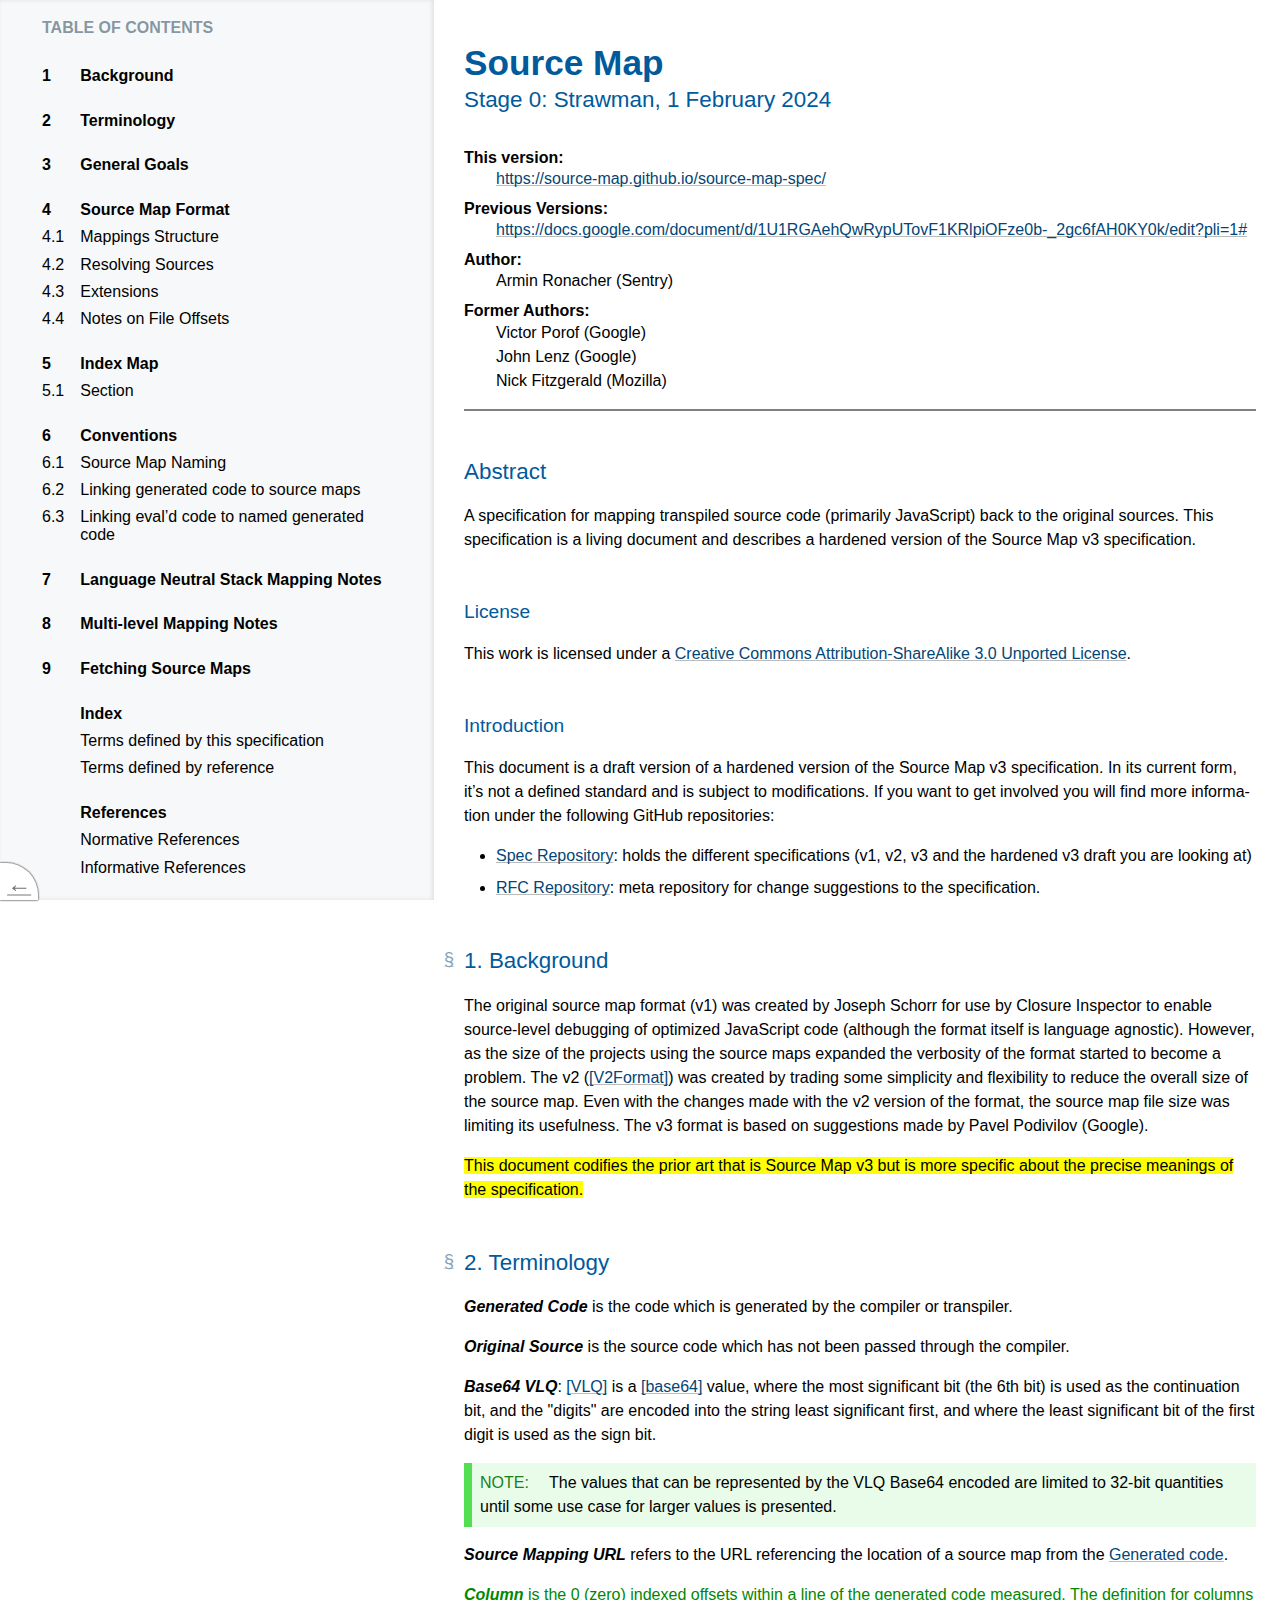
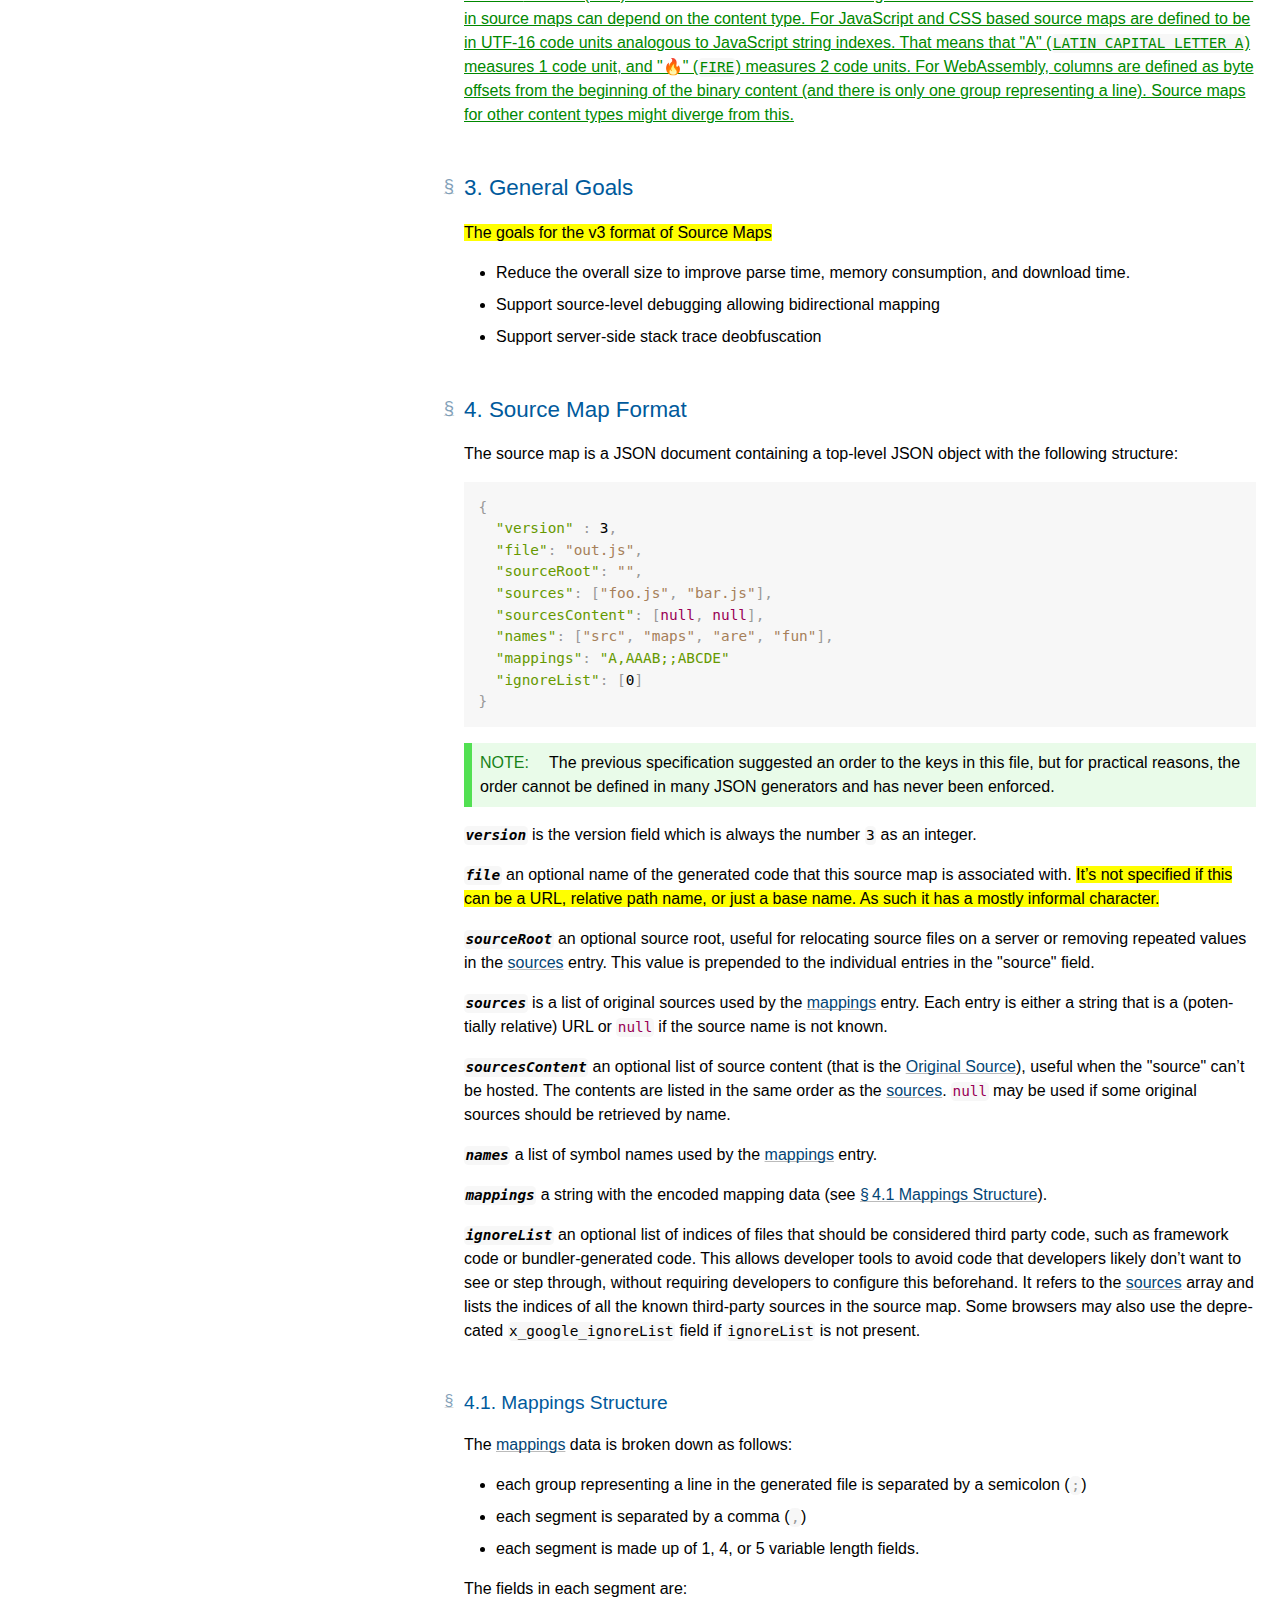
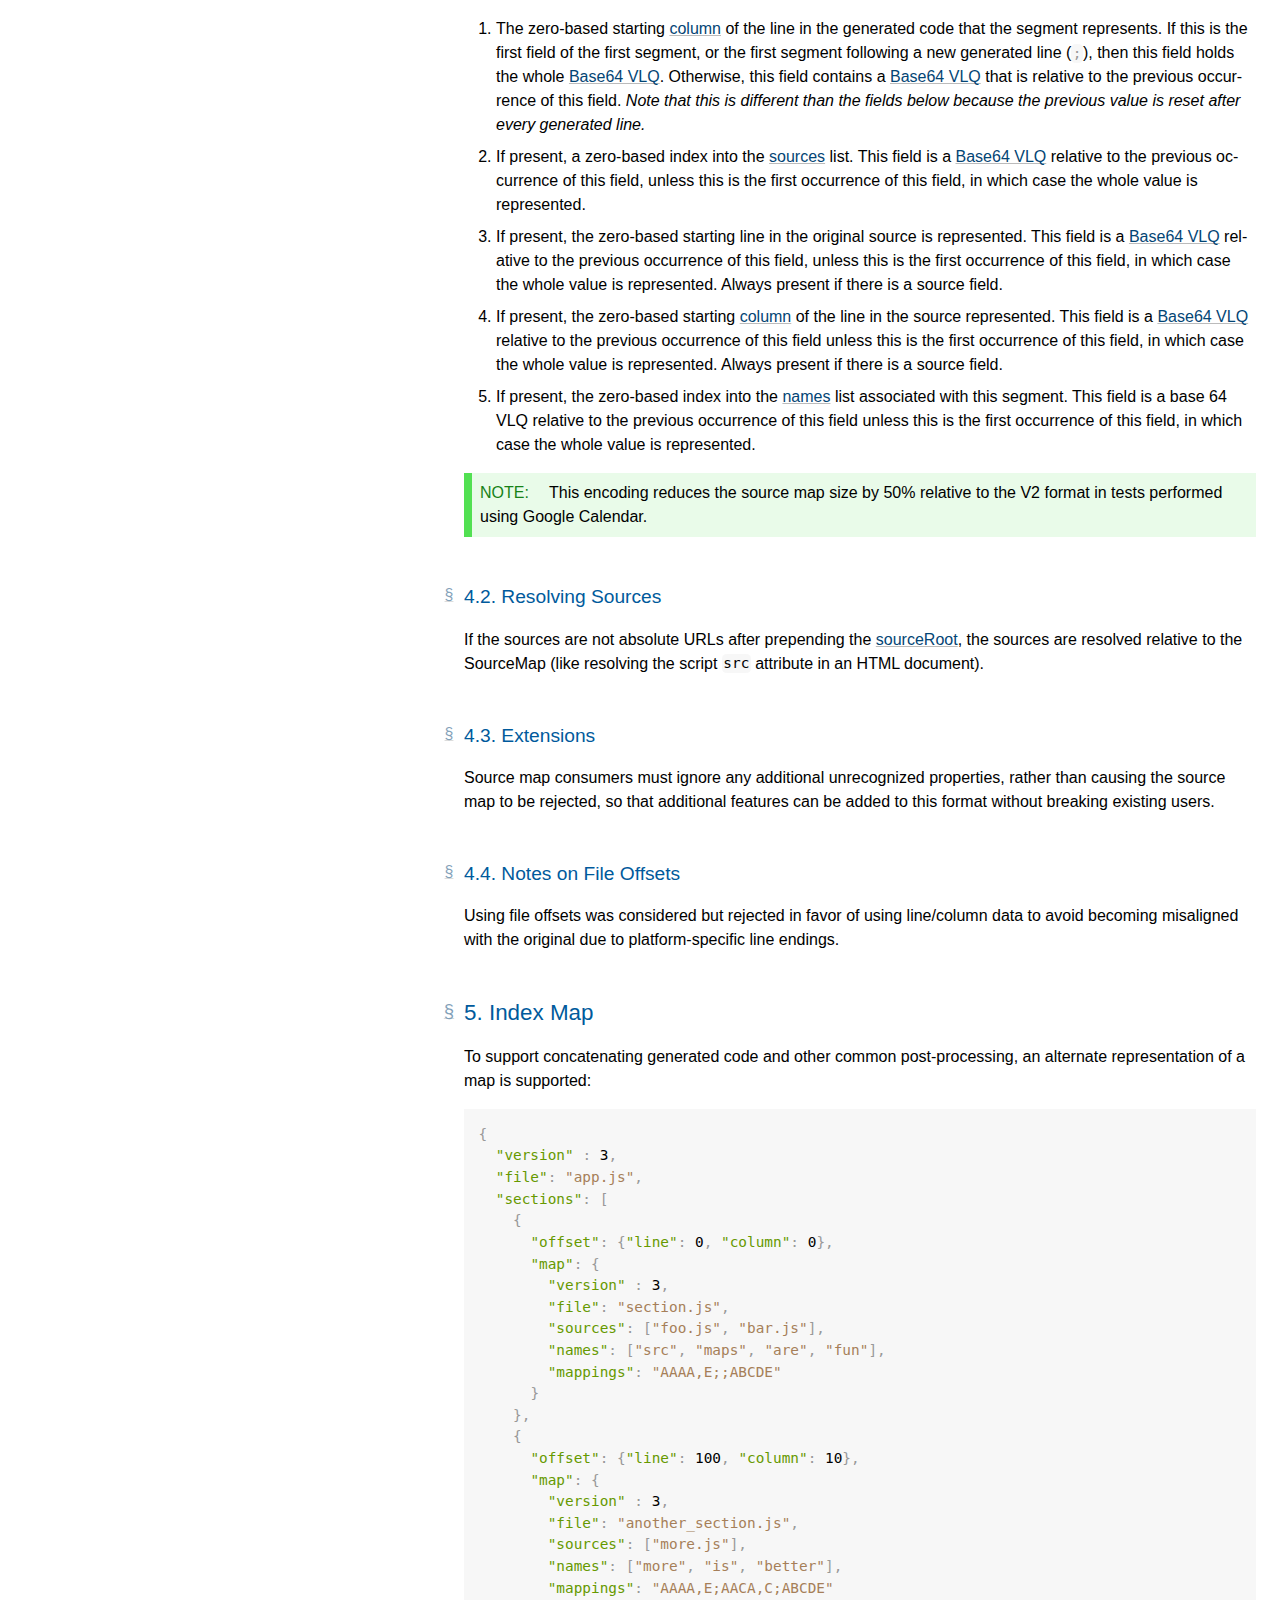
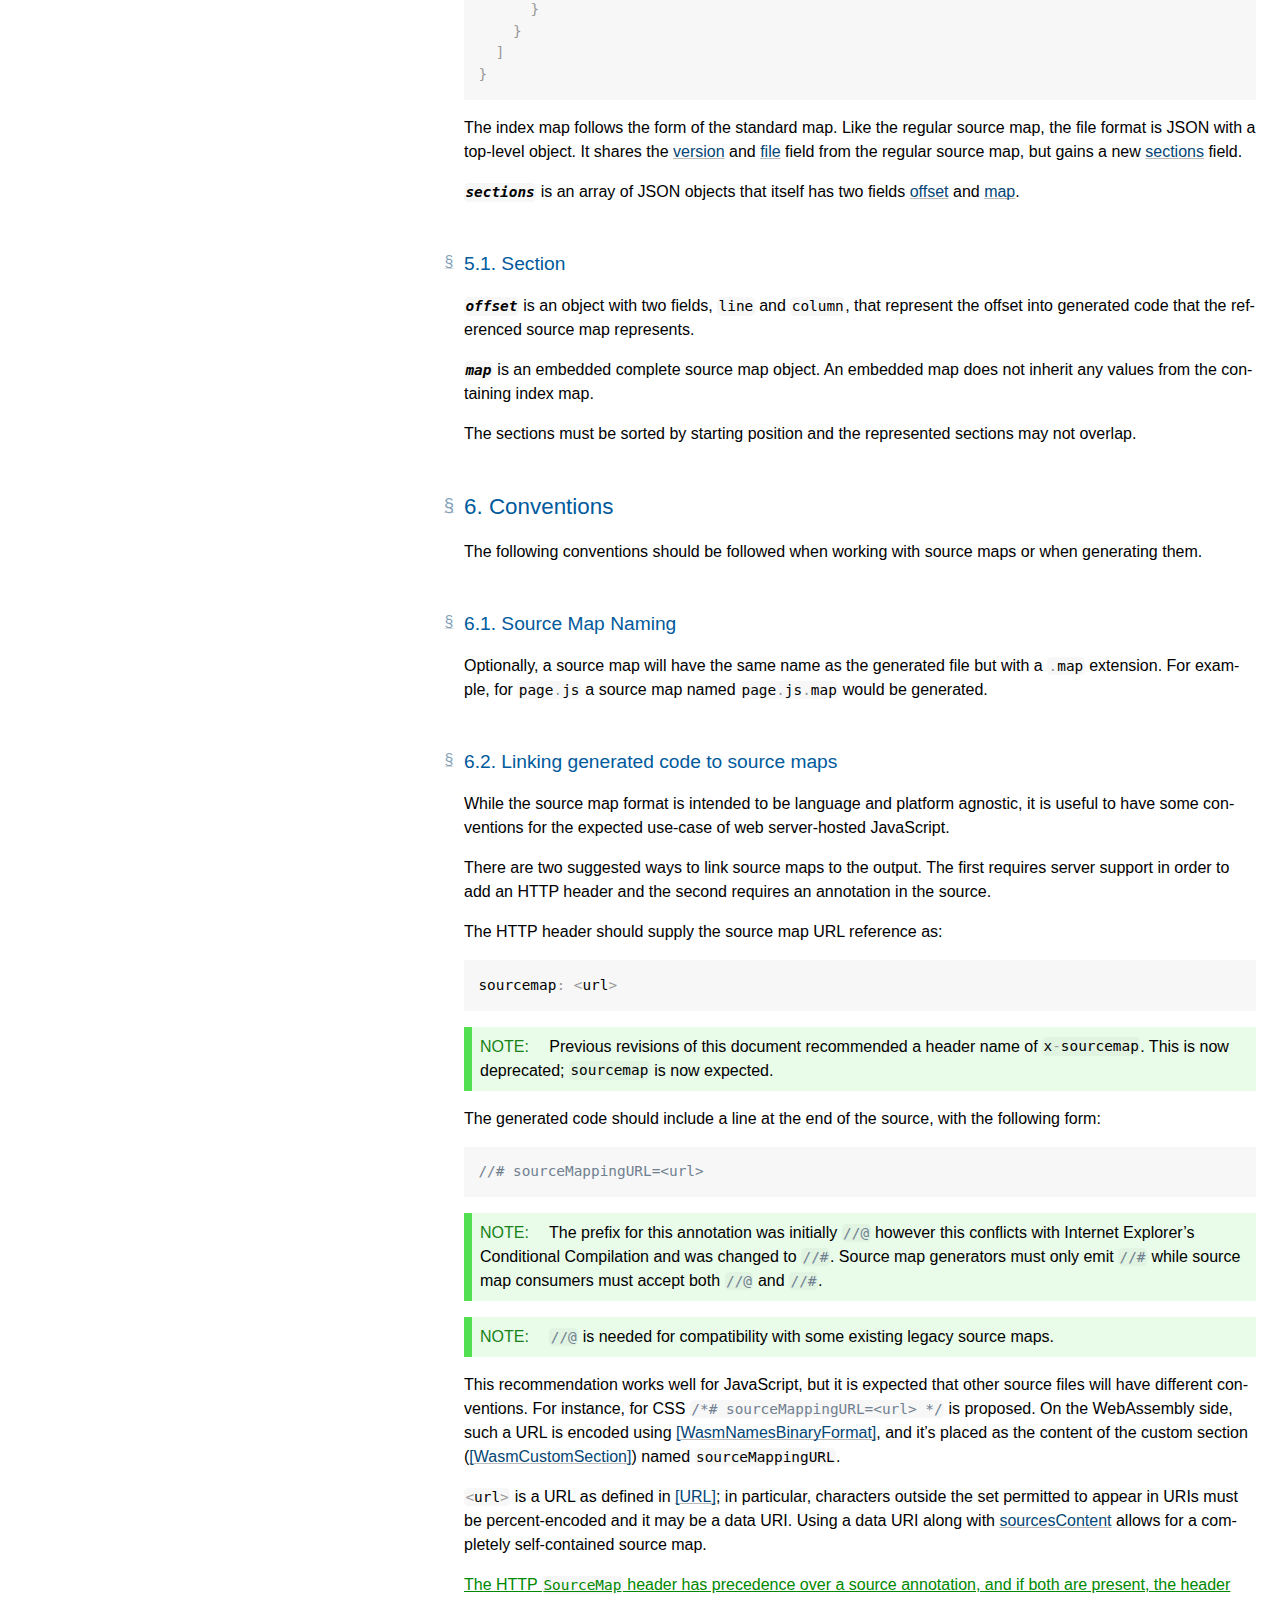
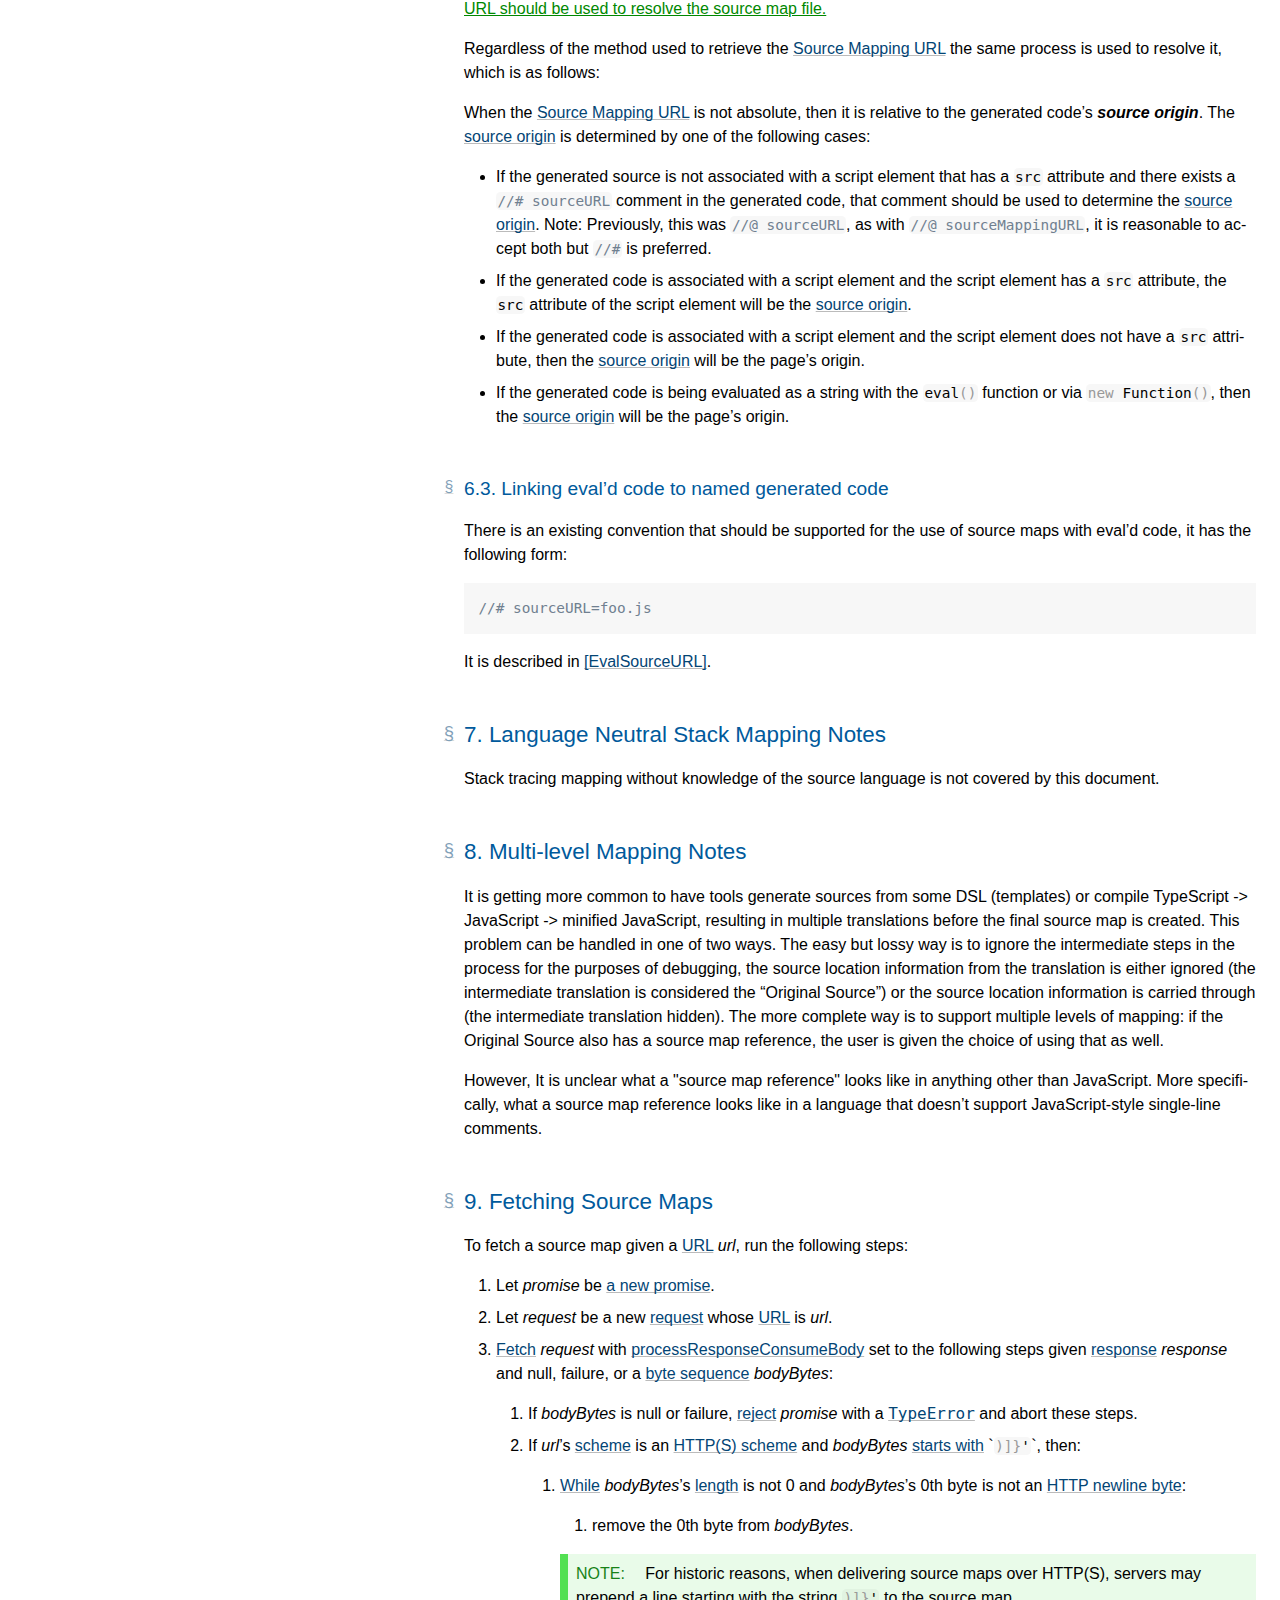
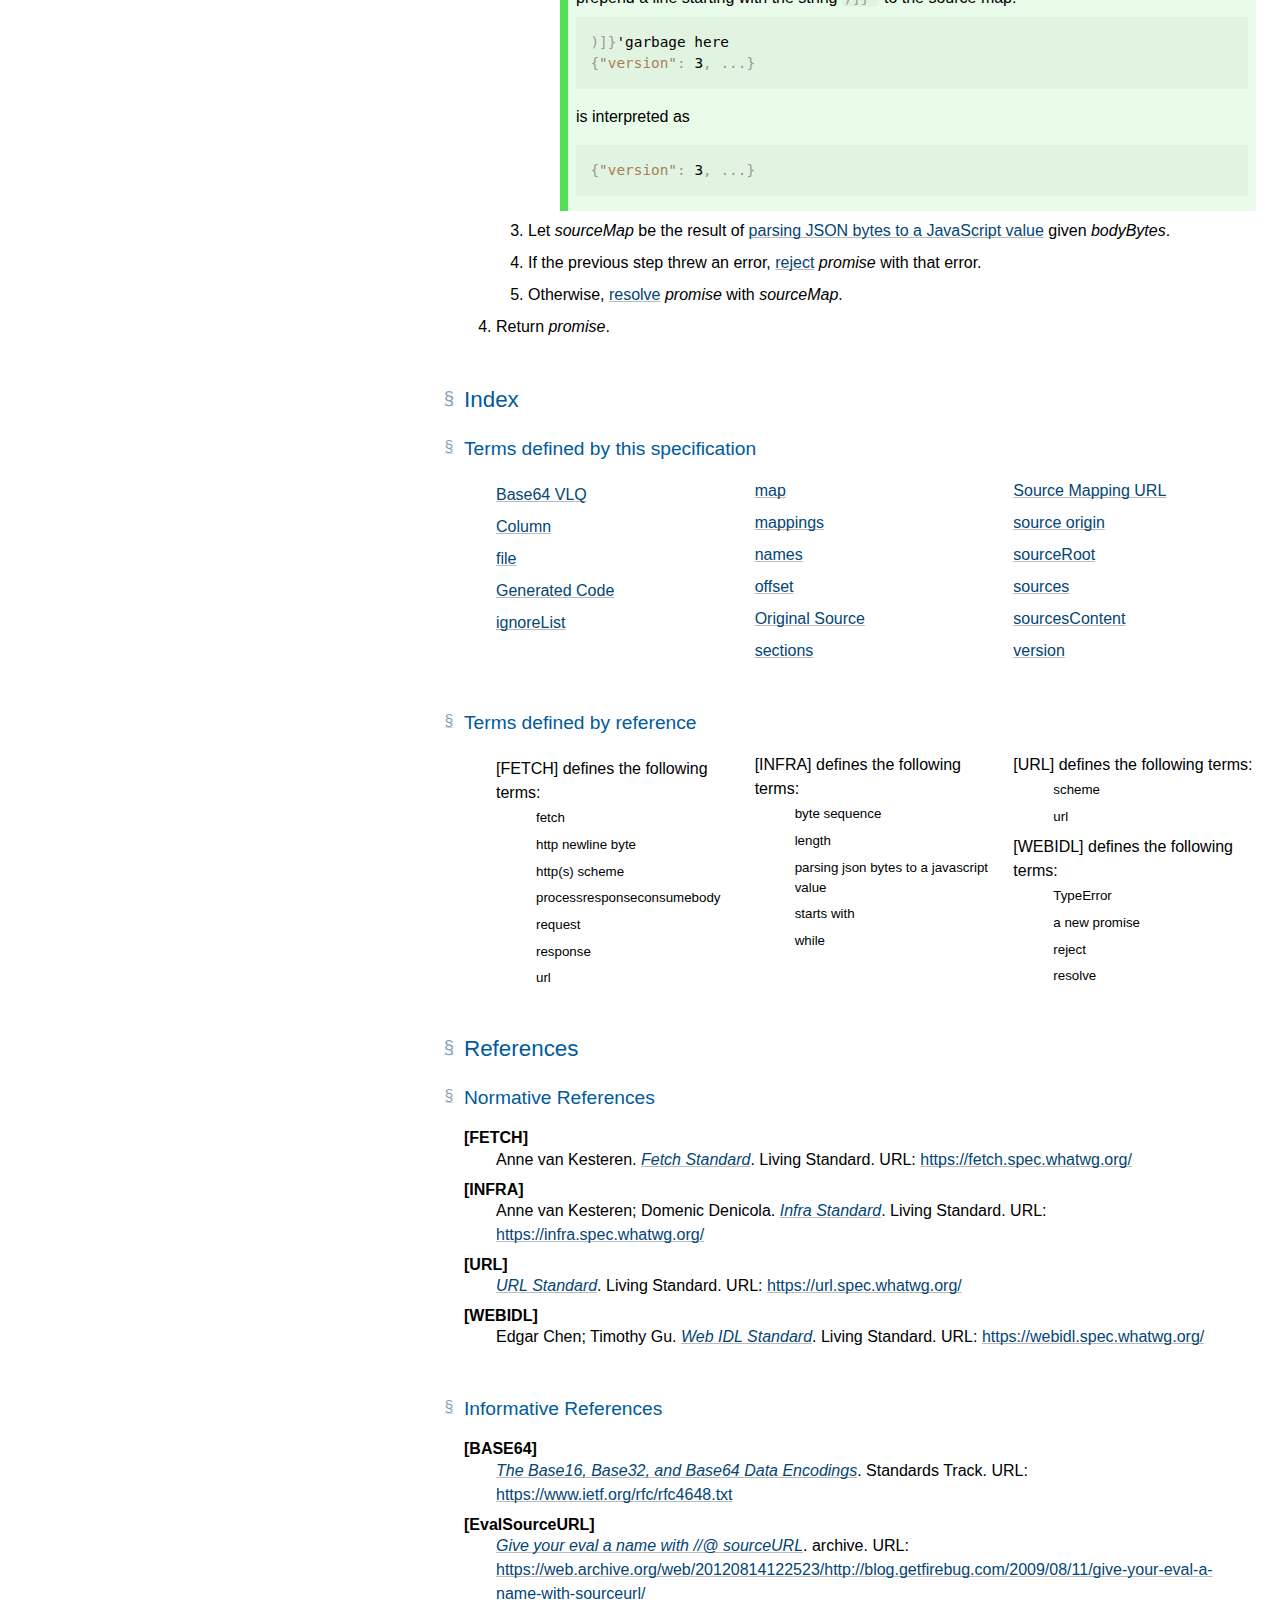
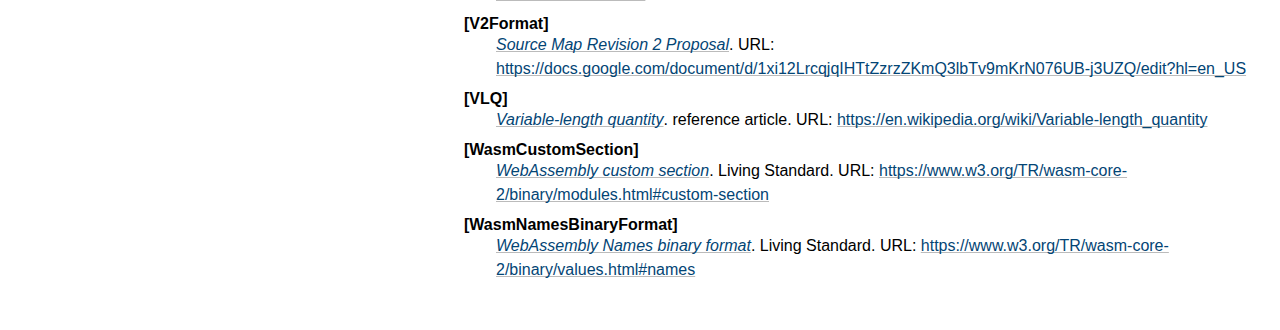
==== commit 3b63809c: "lowercase sourcemap header (#28)" ====
--- a/index.html
+++ b/index.html
@@ -1488,9 +1488,9 @@
 		}
 	}
 </style>
-  <meta content="Bikeshed version 86799f960, updated Thu Jan 25 15:11:40 2024 -0800" name="generator">
+  <meta content="Bikeshed version d5d58a306, updated Fri Jan 26 16:12:28 2024 -0800" name="generator">
   <link href="https://source-map.github.io/source-map-spec/" rel="canonical">
-  <meta content="9cec4a83ec06661ef67edb73a9efb8fa81db2467" name="revision">
+  <meta content="fbcf32ff81752a59dc659ba4e65a76f9a5b9d06b" name="revision">
 <style>/* Boilerplate: style-autolinks */
 .css.css, .property.property, .descriptor.descriptor {
     color: var(--a-normal-text);
@@ -2171,7 +2171,7 @@
   <div class="head">
    <p data-fill-with="logo"></p>
    <h1 class="p-name no-ref" id="title">Source Map</h1>
-   <h2 class="no-num no-toc no-ref heading settled" id="profile-and-date"><span class="content">Stage 0: Strawman, <time class="dt-updated" datetime="2024-01-25">25 January 2024</time></span></h2>
+   <h2 class="no-num no-toc no-ref heading settled" id="profile-and-date"><span class="content">Stage 0: Strawman, <time class="dt-updated" datetime="2024-02-01">1 February 2024</time></span></h2>
    <div data-fill-with="spec-metadata">
     <dl>
      <dt>This version:
@@ -2435,10 +2435,10 @@
    <p>There are two suggested ways to link source maps to the output.  The first requires server
 support in order to add an HTTP header and the second requires an annotation in the source.</p>
    <p>The HTTP header should supply the source map URL reference as:</p>
-<pre class="highlight">SourceMap<c- o>:</c-> <c- o>&lt;</c->url<c- o>></c->
+<pre class="highlight">sourcemap<c- o>:</c-> <c- o>&lt;</c->url<c- o>></c->
 </pre>
-   <p class="note" role="note"><span class="marker">Note:</span> Previous revisions of this document recommended a header name of <code class="highlight">X<c- o>-</c->SourceMap</code>.  This
-is now deprecated; <code class="highlight">SourceMap</code> is now expected.</p>
+   <p class="note" role="note"><span class="marker">Note:</span> Previous revisions of this document recommended a header name of <code class="highlight">x<c- o>-</c->sourcemap</code>.  This
+is now deprecated; <code class="highlight">sourcemap</code> is now expected.</p>
    <p>The generated code should include a line at the end of the source, with the following form:</p>
 <pre class="highlight"><c- c1>//# sourceMappingURL=&lt;url></c->
 </pre>
@@ -3591,7 +3591,7 @@
 }
 
 document.addEventListener("DOMContentLoaded", () => {
-    document.body.addEventListener("mouseover", showRefHintListener);
+    document.body.addEventListener("mousedown", showRefHintListener);
     document.body.addEventListener("focus", showRefHintListener);
 
     document.body.addEventListener("click", hideAllHintsListener);
